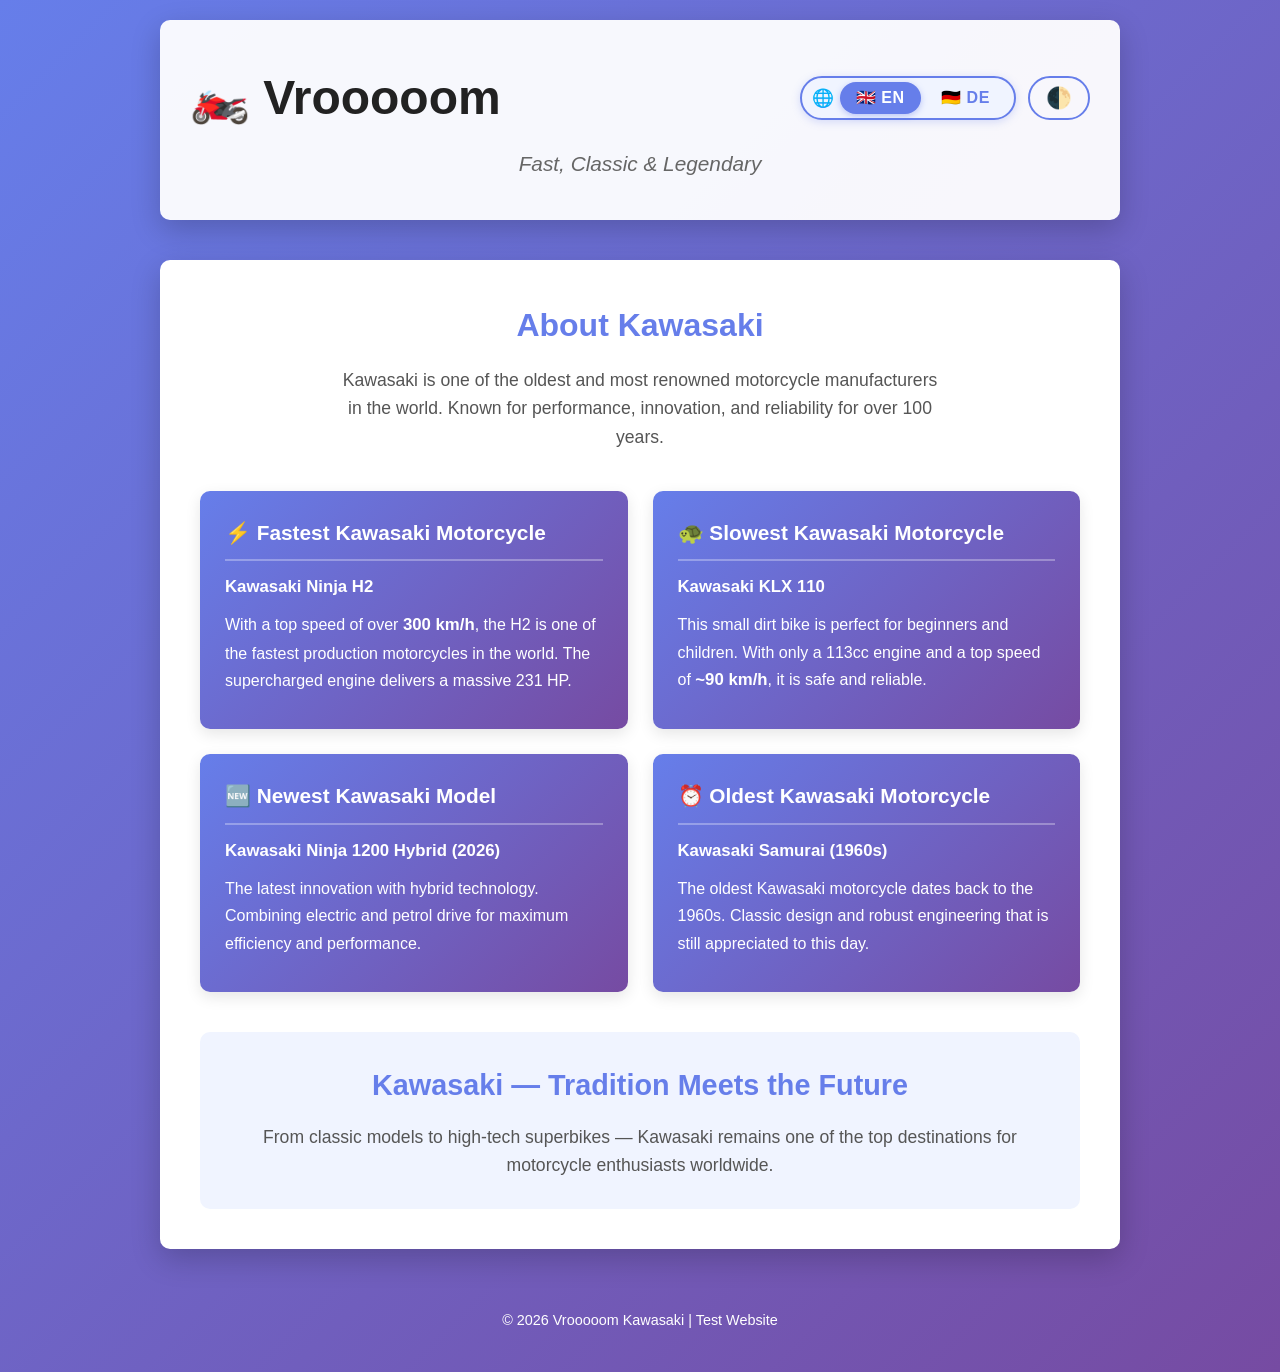
==== openclaw-test/index.html @ 1e38a530 "fix: fix English default language and make language switcher visible - Add explicit localStorage.set" ====
<!DOCTYPE html>
<html lang="en">
<head>
    <meta charset="UTF-8">
    <meta name="viewport" content="width=device-width, initial-scale=1.0">
    <title>Vrooooom - Kawasaki Motorcycles</title>
    <link rel="stylesheet" href="styles.css">
    <script>
        // Apply saved preferences immediately to avoid flash of wrong theme/language
        (function() {
            if (localStorage.getItem('darkMode') === 'true') {
                document.documentElement.classList.add('dark-mode-pending');
            }
            // Ensure English is set as default if no language preference is stored
            if (!localStorage.getItem('language')) {
                localStorage.setItem('language', 'en');
            }
        })();
    </script>
</head>
<body>
    <div class="container">
        <header>
            <div class="header-top">
                <h1>🏍️ Vrooooom</h1>
                <div class="header-controls">
                    <div class="lang-switcher" id="langSwitcher" role="group" aria-label="Language switcher">
                        <span class="lang-label">🌐</span>
                        <button class="lang-btn active" id="btnEn" onclick="setLanguage('en')" aria-label="Switch to English" title="English">
                            🇬🇧 EN
                        </button>
                        <button class="lang-btn" id="btnDe" onclick="setLanguage('de')" aria-label="Auf Deutsch wechseln" title="Deutsch">
                            🇩🇪 DE
                        </button>
                    </div>
                    <button class="theme-toggle" id="themeToggle" onclick="toggleDarkMode()" aria-label="Toggle dark mode" title="Toggle Dark/Light Mode">🌓</button>
                </div>
            </div>
            <p class="subtitle" data-i18n="subtitle">Fast, Classic &amp; Legendary</p>
        </header>
        <main>
            <section class="intro">
                <h2 data-i18n="aboutTitle">About Kawasaki</h2>
                <p data-i18n="aboutText">Kawasaki is one of the oldest and most renowned motorcycle manufacturers in the world. Known for performance, innovation, and reliability for over 100 years.</p>
            </section>
            <section class="facts">
                <div class="fact-card">
                    <h3 data-i18n="fastestTitle">⚡ Fastest Kawasaki Motorcycle</h3>
                    <p><strong>Kawasaki Ninja H2</strong></p>
                    <p data-i18n="fastestDesc">With a top speed of over <strong>300 km/h</strong>, the H2 is one of the fastest production motorcycles in the world. The supercharged engine delivers a massive 231 HP.</p>
                </div>
                <div class="fact-card">
                    <h3 data-i18n="slowestTitle">🐢 Slowest Kawasaki Motorcycle</h3>
                    <p><strong>Kawasaki KLX 110</strong></p>
                    <p data-i18n="slowestDesc">This small dirt bike is perfect for beginners and children. With only a 113cc engine and a top speed of <strong>~90 km/h</strong>, it is safe and reliable.</p>
                </div>
                <div class="fact-card">
                    <h3 data-i18n="newestTitle">🆕 Newest Kawasaki Model</h3>
                    <p><strong>Kawasaki Ninja 1200 Hybrid (2026)</strong></p>
                    <p data-i18n="newestDesc">The latest innovation with hybrid technology. Combining electric and petrol drive for maximum efficiency and performance.</p>
                </div>
                <div class="fact-card">
                    <h3 data-i18n="oldestTitle">⏰ Oldest Kawasaki Motorcycle</h3>
                    <p><strong>Kawasaki Samurai (1960s)</strong></p>
                    <p data-i18n="oldestDesc">The oldest Kawasaki motorcycle dates back to the 1960s. Classic design and robust engineering that is still appreciated to this day.</p>
                </div>
            </section>
            <section class="closing">
                <h2 data-i18n="closingTitle">Kawasaki — Tradition Meets the Future</h2>
                <p data-i18n="closingText">From classic models to high-tech superbikes — Kawasaki remains one of the top destinations for motorcycle enthusiasts worldwide.</p>
            </section>
        </main>
        <footer><p data-i18n="footer">&copy; 2026 Vrooooom Kawasaki | Test Website</p></footer>
    </div>

    <script>
        /**
         * =====================================================
         *  i18n — Internationalisation System
         *  Supports: English (default) and German
         *  Persisted via localStorage key: 'language'
         * =====================================================
         */
        var translations = {
            en: {
                pageTitle:    'Vrooooom - Kawasaki Motorcycles',
                subtitle:     'Fast, Classic & Legendary',
                aboutTitle:   'About Kawasaki',
                aboutText:    'Kawasaki is one of the oldest and most renowned motorcycle manufacturers in the world. Known for performance, innovation, and reliability for over 100 years.',
                fastestTitle: '⚡ Fastest Kawasaki Motorcycle',
                fastestDesc:  'With a top speed of over <strong>300 km/h</strong>, the H2 is one of the fastest production motorcycles in the world. The supercharged engine delivers a massive 231 HP.',
                slowestTitle: '🐢 Slowest Kawasaki Motorcycle',
                slowestDesc:  'This small dirt bike is perfect for beginners and children. With only a 113cc engine and a top speed of <strong>~90 km/h</strong>, it is safe and reliable.',
                newestTitle:  '🆕 Newest Kawasaki Model',
                newestDesc:   'The latest innovation with hybrid technology. Combining electric and petrol drive for maximum efficiency and performance.',
                oldestTitle:  '⏰ Oldest Kawasaki Motorcycle',
                oldestDesc:   'The oldest Kawasaki motorcycle dates back to the 1960s. Classic design and robust engineering that is still appreciated to this day.',
                closingTitle: 'Kawasaki — Tradition Meets the Future',
                closingText:  'From classic models to high-tech superbikes — Kawasaki remains one of the top destinations for motorcycle enthusiasts worldwide.',
                footer:       '© 2026 Vrooooom Kawasaki | Test Website',
                themeToggleLight: 'Switch to light mode',
                themeToggleDark:  'Switch to dark mode'
            },
            de: {
                pageTitle:    'Vrooooom - Kawasaki Motorräder',
                subtitle:     'Schnell, Klassisch & Legendär',
                aboutTitle:   'Über Kawasaki',
                aboutText:    'Kawasaki ist einer der ältesten und renommiertesten Motorradhersteller der Welt. Bekannt für Leistung, Innovation und Zuverlässigkeit seit über 100 Jahren.',
                fastestTitle: '⚡ Schnellstes Kawasaki Motorrad',
                fastestDesc:  'Mit über <strong>300 km/h</strong> Höchstgeschwindigkeit ist die H2 eines der schnellsten Serienmotorräder der Welt. Der Kompressor-Motor liefert gigantische 231 PS.',
                slowestTitle: '🐢 Langsamstes Kawasaki Motorrad',
                slowestDesc:  'Diese kleine Dirt Bike ist perfekt für Anfänger und Kinder. Mit nur 113cc Motor und maximal <strong>~90 km/h</strong>, sicher und zuverlässig.',
                newestTitle:  '🆕 Neuestes Kawasaki Modell',
                newestDesc:   'Die neueste Innovation mit Hybrid-Technologie. Verbindung von elektrischer und Benzin-Antrieb für maximale Effizienz und Performance.',
                oldestTitle:  '⏰ Ältestes Kawasaki Motorrad',
                oldestDesc:   'Das älteste Kawasaki Motorrad stammt aus den 1960er Jahren. Klassisches Design und robuste Technik, die bis heute geschätzt wird.',
                closingTitle: 'Kawasaki – Tradition trifft Zukunft',
                closingText:  'Von klassischen Modellen bis zu High-Tech Superbikes – Kawasaki bleibt eine der Top-Adressen für Motorrad-Enthusiasten weltweit.',
                footer:       '© 2026 Vrooooom Kawasaki | Test Website',
                themeToggleLight: 'Zum hellen Modus wechseln',
                themeToggleDark:  'Zum dunklen Modus wechseln'
            }
        };

        var currentLang = 'en'; // default

        /**
         * Apply all [data-i18n] translations and update page metadata.
         * Uses innerHTML to support embedded <strong> tags in translations.
         */
        function applyTranslations(lang) {
            var t = translations[lang];
            if (!t) return;

            // Update page title
            document.title = t.pageTitle;

            // Update html lang attribute
            document.documentElement.setAttribute('lang', lang);

            // Update all data-i18n elements
            var elements = document.querySelectorAll('[data-i18n]');
            elements.forEach(function(el) {
                var key = el.getAttribute('data-i18n');
                if (t[key] !== undefined) {
                    el.innerHTML = t[key];
                }
            });

            // Update theme toggle aria-labels to match current lang
            var isDark = document.body.classList.contains('dark-mode');
            updateToggleButton(isDark);
        }

        /**
         * Switch the active language, persist to localStorage, update UI.
         */
        function setLanguage(lang) {
            if (!translations[lang]) return;
            currentLang = lang;
            localStorage.setItem('language', lang);

            // Update button active states
            document.getElementById('btnEn').classList.toggle('active', lang === 'en');
            document.getElementById('btnDe').classList.toggle('active', lang === 'de');

            applyTranslations(lang);
        }

        /**
         * =====================================================
         *  Dark Mode Toggle
         * =====================================================
         */
        function toggleDarkMode() {
            var isDark = document.body.classList.toggle('dark-mode');
            localStorage.setItem('darkMode', isDark);
            updateToggleButton(isDark);
        }

        function updateToggleButton(isDark) {
            var btn = document.getElementById('themeToggle');
            if (!btn) return;
            var t = translations[currentLang] || translations['en'];
            var label = isDark ? t.themeToggleLight : t.themeToggleDark;
            btn.setAttribute('aria-label', label);
            btn.setAttribute('title', isDark ? 'Switch to Light Mode' : 'Switch to Dark Mode');
        }

        /**
         * =====================================================
         *  Initialisation — runs once on page load
         * =====================================================
         */
        (function init() {
            // 1. Restore dark mode
            var savedDark = localStorage.getItem('darkMode');
            if (savedDark === 'true') {
                document.body.classList.add('dark-mode');
                updateToggleButton(true);
            }

            // 2. Restore language — default to 'en'
            var savedLang = localStorage.getItem('language') || 'en';
            currentLang = savedLang;

            // Sync button active state
            document.getElementById('btnEn').classList.toggle('active', savedLang === 'en');
            document.getElementById('btnDe').classList.toggle('active', savedLang === 'de');

            // Apply translations (will overwrite static HTML with correct language)
            applyTranslations(savedLang);
        })();
    </script>
</body>
</html>
---- openclaw-test/styles.css ----
* {
    margin: 0;
    padding: 0;
    box-sizing: border-box;
}

body {
    font-family: 'Segoe UI', Tahoma, Geneva, Verdana, sans-serif;
    line-height: 1.6;
    color: #333;
    background: linear-gradient(135deg, #667eea 0%, #764ba2 100%);
    min-height: 100vh;
    transition: background 0.3s ease, color 0.3s ease;
}

.container {
    max-width: 1000px;
    margin: 0 auto;
    padding: 20px;
}

header {
    background: rgba(255, 255, 255, 0.95);
    padding: 40px 30px;
    border-radius: 10px;
    text-align: center;
    margin-bottom: 40px;
    box-shadow: 0 10px 30px rgba(0, 0, 0, 0.2);
    position: relative;
    transition: background 0.3s ease;
}

.header-top {
    display: flex;
    align-items: center;
    justify-content: space-between;
    gap: 20px;
    margin-bottom: 10px;
    position: relative;
}

.header-controls {
    display: flex;
    align-items: center;
    gap: 12px;
    flex-shrink: 0;
}

/* ==========================================
   LANGUAGE SWITCHER — Prominent & Visible
   ========================================== */
.lang-switcher {
    display: flex;
    align-items: center;
    gap: 4px;
    background: #f0f4ff;
    border: 2.5px solid #667eea;
    border-radius: 50px;
    padding: 4px 8px 4px 10px;
    box-shadow: 0 2px 8px rgba(102, 126, 234, 0.25);
    flex-shrink: 0;
}

.lang-label {
    font-size: 1.1em;
    margin-right: 2px;
    line-height: 1;
    pointer-events: none;
    user-select: none;
}

.lang-btn {
    background: none;
    border: none;
    padding: 8px 16px;
    font-size: 1em;
    font-weight: 700;
    cursor: pointer;
    color: #667eea;
    border-radius: 50px;
    transition: background 0.2s ease, color 0.2s ease, transform 0.1s ease;
    letter-spacing: 0.04em;
    line-height: 1;
    white-space: nowrap;
}

.lang-btn:hover {
    background: rgba(102, 126, 234, 0.15);
    transform: scale(1.05);
}

.lang-btn.active {
    background: #667eea;
    color: white;
    box-shadow: 0 2px 6px rgba(102, 126, 234, 0.4);
}

.lang-btn:focus-visible {
    outline: 3px solid #667eea;
    outline-offset: 2px;
}

header h1 {
    font-size: 3em;
    color: #222;
    margin-bottom: 0;
    transition: color 0.3s ease;
}

.theme-toggle {
    background: none;
    border: 2px solid #667eea;
    border-radius: 50px;
    padding: 8px 16px;
    font-size: 1.3em;
    cursor: pointer;
    transition: all 0.3s ease;
    color: #667eea;
    flex-shrink: 0;
}

.theme-toggle:hover {
    background: #667eea;
    color: white;
    transform: scale(1.1);
}

.subtitle {
    font-size: 1.3em;
    color: #666;
    font-style: italic;
    transition: color 0.3s ease;
}

main {
    background: white;
    padding: 40px;
    border-radius: 10px;
    box-shadow: 0 10px 30px rgba(0, 0, 0, 0.2);
    transition: background 0.3s ease, color 0.3s ease;
}

.intro {
    margin-bottom: 40px;
    text-align: center;
}

.intro h2 {
    font-size: 2em;
    color: #667eea;
    margin-bottom: 15px;
    transition: color 0.3s ease;
}

.intro p {
    font-size: 1.1em;
    color: #555;
    max-width: 600px;
    margin: 0 auto;
    transition: color 0.3s ease;
}

.facts {
    display: grid;
    grid-template-columns: repeat(auto-fit, minmax(280px, 1fr));
    gap: 25px;
    margin: 40px 0;
}

.fact-card {
    background: linear-gradient(135deg, #667eea 0%, #764ba2 100%);
    color: white;
    padding: 25px;
    border-radius: 10px;
    transition: transform 0.3s ease, box-shadow 0.3s ease, background 0.3s ease;
    box-shadow: 0 5px 15px rgba(0, 0, 0, 0.1);
}

.fact-card:hover {
    transform: translateY(-5px);
    box-shadow: 0 15px 30px rgba(0, 0, 0, 0.2);
}

.fact-card h3 {
    font-size: 1.3em;
    margin-bottom: 12px;
    border-bottom: 2px solid rgba(255, 255, 255, 0.3);
    padding-bottom: 10px;
}

.fact-card p {
    margin: 10px 0;
    line-height: 1.7;
}

.fact-card strong {
    font-weight: 600;
    font-size: 1.05em;
}

.closing {
    background: #f0f4ff;
    padding: 30px;
    border-radius: 10px;
    text-align: center;
    margin-top: 40px;
    transition: background 0.3s ease;
}

.closing h2 {
    color: #667eea;
    margin-bottom: 15px;
    font-size: 1.8em;
    transition: color 0.3s ease;
}

.closing p {
    color: #555;
    font-size: 1.1em;
    transition: color 0.3s ease;
}

footer {
    text-align: center;
    color: white;
    margin-top: 40px;
    padding: 20px;
    font-size: 0.9em;
    transition: color 0.3s ease;
}

/* ==========================================
   DARK MODE STYLES
   ========================================== */
body.dark-mode {
    background: linear-gradient(135deg, #1a1a2e 0%, #16213e 50%, #0f3460 100%);
    color: #e0e0e0;
}

body.dark-mode header {
    background: rgba(30, 30, 50, 0.97);
    box-shadow: 0 10px 30px rgba(0, 0, 0, 0.5);
}

body.dark-mode header h1 {
    color: #e0e0e0;
}

body.dark-mode .subtitle {
    color: #aaa;
}

body.dark-mode .theme-toggle {
    border-color: #9b8fd8;
    color: #9b8fd8;
}

body.dark-mode .theme-toggle:hover {
    background: #9b8fd8;
    color: #1a1a2e;
}

body.dark-mode .lang-switcher {
    background: rgba(155, 143, 216, 0.15);
    border-color: #9b8fd8;
    box-shadow: 0 2px 8px rgba(155, 143, 216, 0.2);
}

body.dark-mode .lang-btn {
    color: #9b8fd8;
}

body.dark-mode .lang-btn:hover {
    background: rgba(155, 143, 216, 0.2);
}

body.dark-mode .lang-btn.active {
    background: #9b8fd8;
    color: #1a1a2e;
    box-shadow: 0 2px 6px rgba(155, 143, 216, 0.4);
}

body.dark-mode main {
    background: #1e1e32;
    color: #e0e0e0;
    box-shadow: 0 10px 30px rgba(0, 0, 0, 0.5);
}

body.dark-mode .intro h2 {
    color: #9b8fd8;
}

body.dark-mode .intro p {
    color: #bbb;
}

body.dark-mode .fact-card {
    background: linear-gradient(135deg, #2d2b55 0%, #3d1a6e 100%);
    box-shadow: 0 5px 15px rgba(0, 0, 0, 0.3);
}

body.dark-mode .closing {
    background: #252540;
}

body.dark-mode .closing h2 {
    color: #9b8fd8;
}

body.dark-mode .closing p {
    color: #bbb;
}

body.dark-mode footer {
    color: #aaa;
}

/* Responsive Design */
@media (max-width: 768px) {
    header h1 {
        font-size: 2em;
    }

    .subtitle {
        font-size: 1em;
    }

    main {
        padding: 20px;
    }

    .facts {
        grid-template-columns: 1fr;
    }

    .fact-card h3 {
        font-size: 1.1em;
    }

    .fact-card p {
        font-size: 0.95em;
    }

    .header-top {
        flex-direction: column;
        align-items: center;
        gap: 12px;
    }

    .header-controls {
        flex-wrap: wrap;
        justify-content: center;
        gap: 10px;
    }

    .theme-toggle {
        font-size: 1.1em;
        padding: 6px 14px;
    }

    .lang-btn {
        font-size: 0.9em;
        padding: 7px 12px;
    }
}
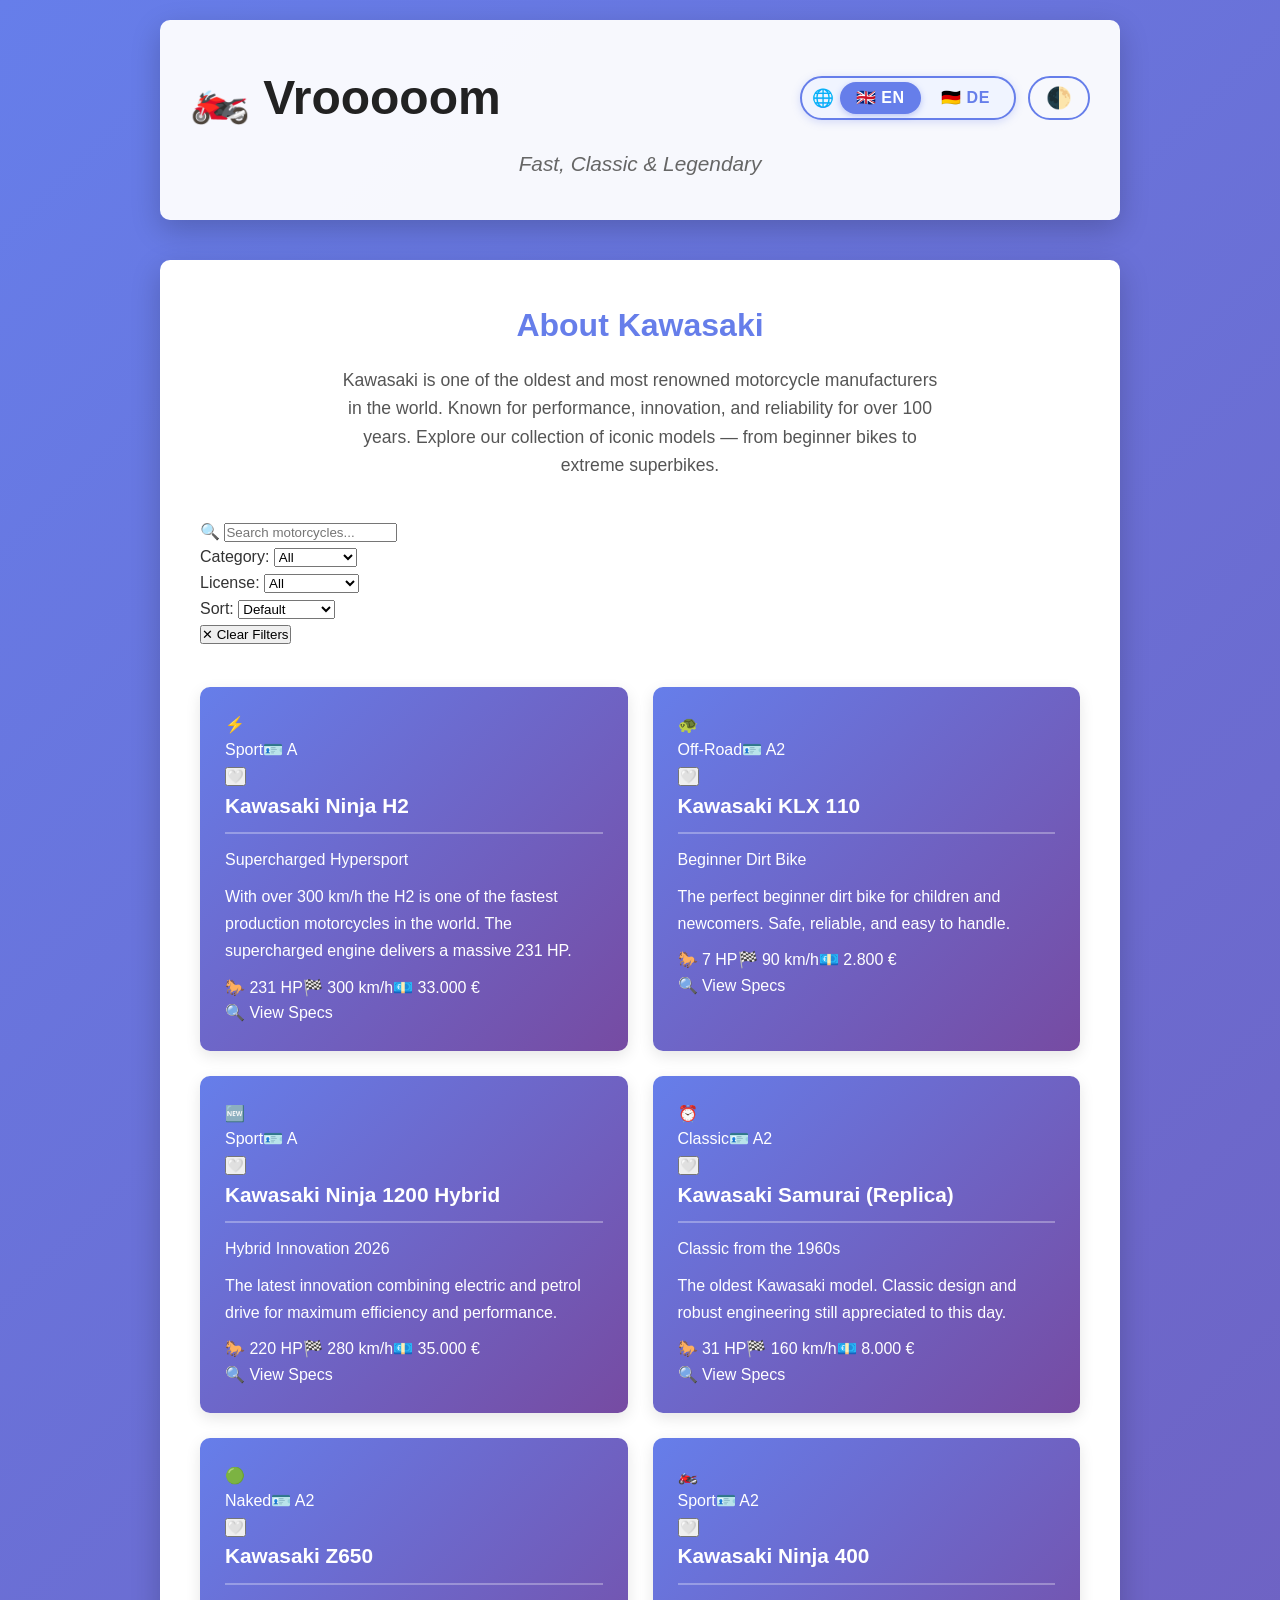
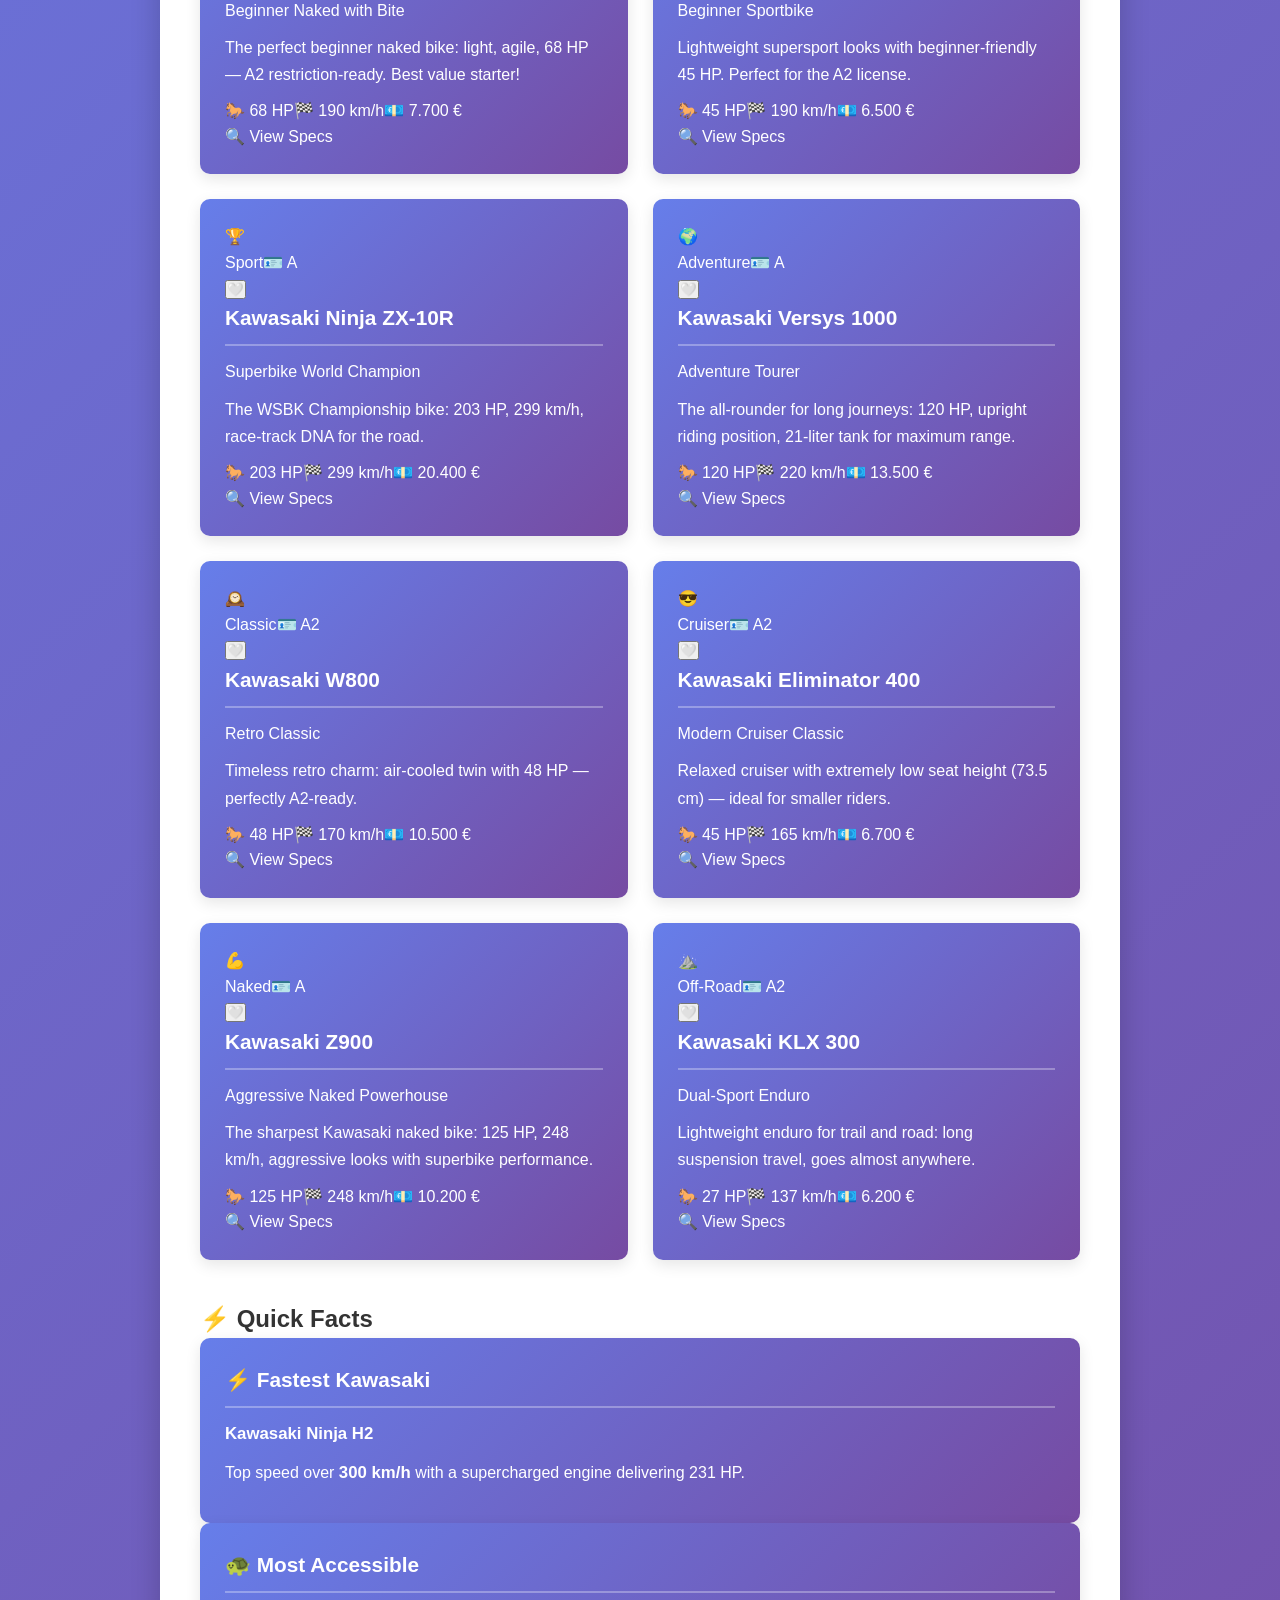
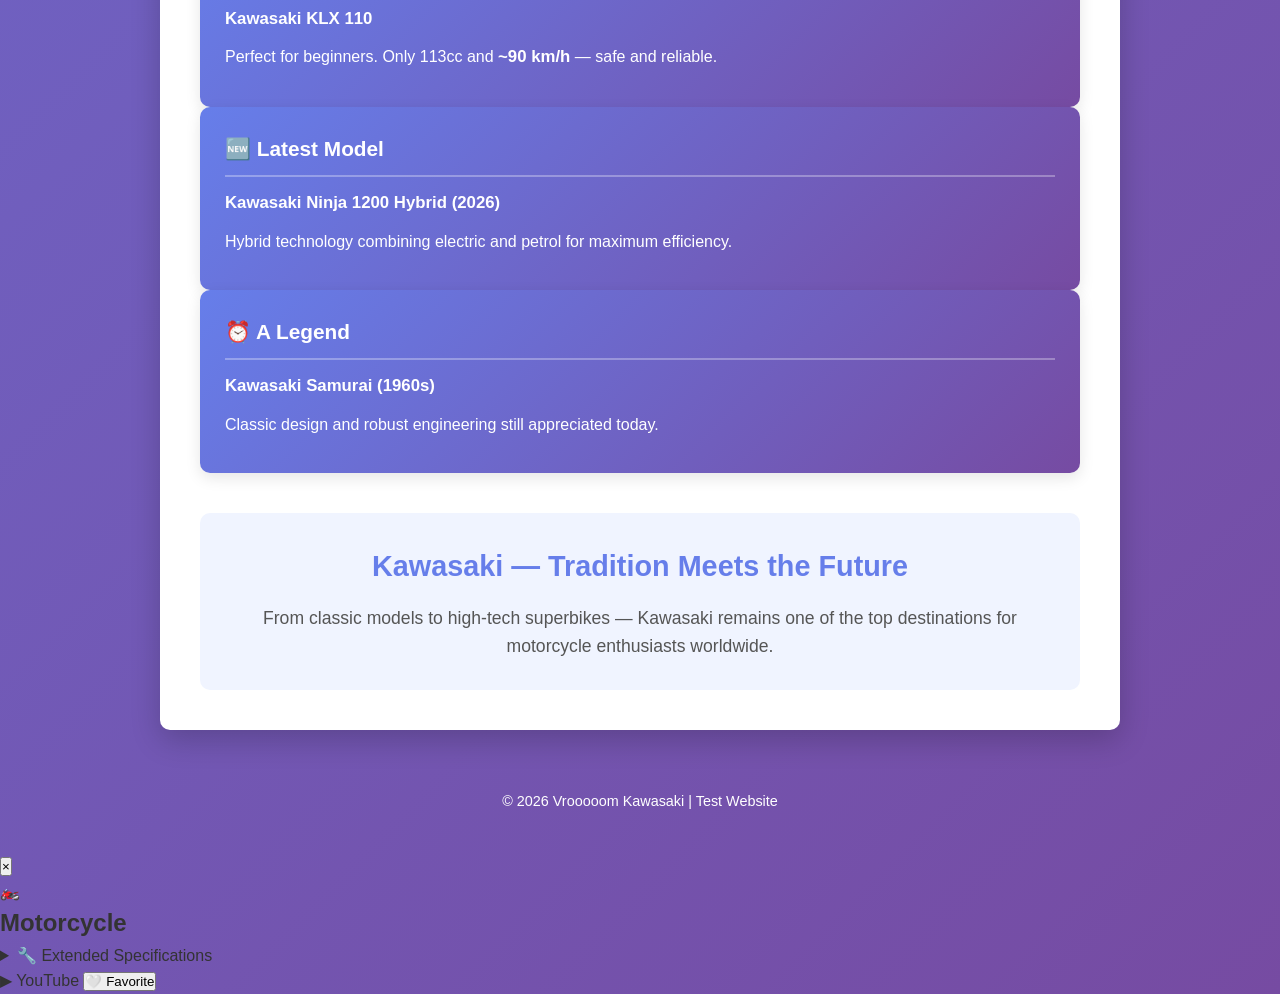
==== commit d0aed667: "feat(bikes): add 8 new motorcycles to openclaw-test page New models added (total: 12 bikes): - Kawas" ====
--- a/openclaw-test/index.html
+++ b/openclaw-test/index.html
@@ -11,7 +11,6 @@
             if (localStorage.getItem('darkMode') === 'true') {
                 document.documentElement.classList.add('dark-mode-pending');
             }
-            // Ensure English is set as default if no language preference is stored
             if (!localStorage.getItem('language')) {
                 localStorage.setItem('language', 'en');
             }
@@ -38,140 +37,315 @@
             </div>
             <p class="subtitle" data-i18n="subtitle">Fast, Classic &amp; Legendary</p>
         </header>
+
         <main>
+            <!-- INTRO -->
             <section class="intro">
                 <h2 data-i18n="aboutTitle">About Kawasaki</h2>
                 <p data-i18n="aboutText">Kawasaki is one of the oldest and most renowned motorcycle manufacturers in the world. Known for performance, innovation, and reliability for over 100 years.</p>
             </section>
-            <section class="facts">
-                <div class="fact-card">
-                    <h3 data-i18n="fastestTitle">⚡ Fastest Kawasaki Motorcycle</h3>
-                    <p><strong>Kawasaki Ninja H2</strong></p>
-                    <p data-i18n="fastestDesc">With a top speed of over <strong>300 km/h</strong>, the H2 is one of the fastest production motorcycles in the world. The supercharged engine delivers a massive 231 HP.</p>
+
+            <!-- SEARCH & FILTER -->
+            <section class="search-filter-section" aria-label="Search and Filter">
+                <div class="search-bar-wrap">
+                    <span class="search-icon">🔍</span>
+                    <input type="search" id="searchInput" class="search-input" data-i18n-placeholder="searchPlaceholder" placeholder="Search motorcycles..." aria-label="Search motorcycle by name">
                 </div>
-                <div class="fact-card">
-                    <h3 data-i18n="slowestTitle">🐢 Slowest Kawasaki Motorcycle</h3>
-                    <p><strong>Kawasaki KLX 110</strong></p>
-                    <p data-i18n="slowestDesc">This small dirt bike is perfect for beginners and children. With only a 113cc engine and a top speed of <strong>~90 km/h</strong>, it is safe and reliable.</p>
-                </div>
-                <div class="fact-card">
-                    <h3 data-i18n="newestTitle">🆕 Newest Kawasaki Model</h3>
-                    <p><strong>Kawasaki Ninja 1200 Hybrid (2026)</strong></p>
-                    <p data-i18n="newestDesc">The latest innovation with hybrid technology. Combining electric and petrol drive for maximum efficiency and performance.</p>
-                </div>
-                <div class="fact-card">
-                    <h3 data-i18n="oldestTitle">⏰ Oldest Kawasaki Motorcycle</h3>
-                    <p><strong>Kawasaki Samurai (1960s)</strong></p>
-                    <p data-i18n="oldestDesc">The oldest Kawasaki motorcycle dates back to the 1960s. Classic design and robust engineering that is still appreciated to this day.</p>
+                <div class="filter-row">
+                    <div class="filter-group">
+                        <label class="filter-label" for="filterCategory" data-i18n="filterCategory">Category:</label>
+                        <select id="filterCategory" class="filter-select" aria-label="Filter by category">
+                            <option value="" data-i18n="filterAll">All</option>
+                            <option value="Sport" data-i18n="catSport">Sport</option>
+                            <option value="Naked" data-i18n="catNaked">Naked</option>
+                            <option value="Cruiser" data-i18n="catCruiser">Cruiser</option>
+                            <option value="Adventure" data-i18n="catAdventure">Adventure</option>
+                            <option value="Off-Road" data-i18n="catOffRoad">Off-Road</option>
+                            <option value="Classic" data-i18n="catClassic">Classic</option>
+                        </select>
+                    </div>
+                    <div class="filter-group">
+                        <label class="filter-label" for="filterLicense" data-i18n="filterLicense">License:</label>
+                        <select id="filterLicense" class="filter-select" aria-label="Filter by license class">
+                            <option value="" data-i18n="filterAll">All</option>
+                            <option value="A2">A2 (≤48 PS)</option>
+                            <option value="A">A</option>
+                        </select>
+                    </div>
+                    <div class="filter-group">
+                        <label class="filter-label" for="filterSort" data-i18n="filterSort">Sort:</label>
+                        <select id="filterSort" class="filter-select" aria-label="Sort motorcycles">
+                            <option value="default" data-i18n="sortDefault">Default</option>
+                            <option value="name-asc" data-i18n="sortNameAZ">Name A→Z</option>
+                            <option value="name-desc" data-i18n="sortNameZA">Name Z→A</option>
+                            <option value="ps-desc" data-i18n="sortPsHigh">Power ↓</option>
+                            <option value="ps-asc" data-i18n="sortPsLow">Power ↑</option>
+                            <option value="price-asc" data-i18n="sortPriceLow">Price ↑</option>
+                            <option value="price-desc" data-i18n="sortPriceHigh">Price ↓</option>
+                            <option value="vmax-desc" data-i18n="sortVmaxHigh">Speed ↓</option>
+                        </select>
+                    </div>
+                    <button id="clearFiltersBtn" class="btn-clear-filter" aria-label="Reset filters">
+                        <span>✕</span> <span data-i18n="clearFilters">Clear Filters</span>
+                    </button>
                 </div>
             </section>
+
+            <!-- BIKES GRID -->
+            <section class="facts" id="bikesGrid" aria-label="Kawasaki Motorcycles"></section>
+
+            <div class="no-results" id="noResults" hidden aria-live="polite">
+                <p data-i18n="noResults">😔 No motorcycles found. Try different search terms or filters.</p>
+            </div>
+
+            <!-- QUICK FACTS -->
+            <section class="quick-facts-section">
+                <h2 class="section-title" data-i18n="quickFactsTitle">⚡ Quick Facts</h2>
+                <div class="quick-facts">
+                    <div class="fact-card">
+                        <h3 data-i18n="fastestTitle">⚡ Fastest Kawasaki</h3>
+                        <p><strong>Kawasaki Ninja H2</strong></p>
+                        <p data-i18n="fastestDesc">Top speed over <strong>300 km/h</strong> with a supercharged engine delivering 231 HP.</p>
+                    </div>
+                    <div class="fact-card">
+                        <h3 data-i18n="slowestTitle">🐢 Most Accessible</h3>
+                        <p><strong>Kawasaki KLX 110</strong></p>
+                        <p data-i18n="slowestDesc">Perfect for beginners. Only 113cc and <strong>~90 km/h</strong> — safe and reliable.</p>
+                    </div>
+                    <div class="fact-card">
+                        <h3 data-i18n="newestTitle">🆕 Latest Model</h3>
+                        <p><strong>Kawasaki Ninja 1200 Hybrid (2026)</strong></p>
+                        <p data-i18n="newestDesc">Hybrid technology combining electric and petrol for maximum efficiency.</p>
+                    </div>
+                    <div class="fact-card">
+                        <h3 data-i18n="oldestTitle">⏰ A Legend</h3>
+                        <p><strong>Kawasaki Samurai (1960s)</strong></p>
+                        <p data-i18n="oldestDesc">Classic design and robust engineering still appreciated today.</p>
+                    </div>
+                </div>
+            </section>
+
             <section class="closing">
                 <h2 data-i18n="closingTitle">Kawasaki — Tradition Meets the Future</h2>
                 <p data-i18n="closingText">From classic models to high-tech superbikes — Kawasaki remains one of the top destinations for motorcycle enthusiasts worldwide.</p>
             </section>
         </main>
+
         <footer><p data-i18n="footer">&copy; 2026 Vrooooom Kawasaki | Test Website</p></footer>
     </div>
 
+    <!-- BIKE DETAIL MODAL -->
+    <div class="modal-overlay" id="bikeModal" role="dialog" aria-modal="true" aria-labelledby="modalBikeTitle" aria-hidden="true">
+        <div class="modal-content">
+            <button class="modal-close" id="modalCloseBtn" aria-label="Close modal">&times;</button>
+            <div class="modal-header" id="modalHeaderBg">
+                <div class="modal-icon-large" id="modalBikeIcon">🏍️</div>
+                <h2 id="modalBikeTitle">Motorcycle</h2>
+                <p class="modal-subtitle" id="modalBikeSubtitle"></p>
+                <div class="modal-badges" id="modalBadges"></div>
+            </div>
+            <div class="modal-body">
+                <p class="modal-blurb" id="modalBlurb"></p>
+
+                <div class="specs-grid" id="modalSpecsGrid"></div>
+
+                <details class="extended-specs">
+                    <summary data-i18n="extendedSpecs">🔧 Extended Specifications</summary>
+                    <div class="specs-grid" id="modalExtendedGrid"></div>
+                </details>
+
+                <div class="modal-actions">
+                    <a class="btn-youtube" id="modalYoutubeBtn" target="_blank" rel="noopener noreferrer" aria-label="Open YouTube video">
+                        ▶ YouTube
+                    </a>
+                    <button class="btn-modal-fav" id="modalFavBtn" aria-label="Add to favorites">
+                        🤍 <span data-i18n="favorite">Favorite</span>
+                    </button>
+                </div>
+            </div>
+        </div>
+    </div>
+
     <script>
-        /**
-         * =====================================================
-         *  i18n — Internationalisation System
-         *  Supports: English (default) and German
-         *  Persisted via localStorage key: 'language'
-         * =====================================================
-         */
+        'use strict';
+
+        /* ==========================================
+           i18n — Internationalisation System
+           Supports: English (default) and German
+        ========================================== */
         var translations = {
             en: {
-                pageTitle:    'Vrooooom - Kawasaki Motorcycles',
-                subtitle:     'Fast, Classic & Legendary',
-                aboutTitle:   'About Kawasaki',
-                aboutText:    'Kawasaki is one of the oldest and most renowned motorcycle manufacturers in the world. Known for performance, innovation, and reliability for over 100 years.',
-                fastestTitle: '⚡ Fastest Kawasaki Motorcycle',
-                fastestDesc:  'With a top speed of over <strong>300 km/h</strong>, the H2 is one of the fastest production motorcycles in the world. The supercharged engine delivers a massive 231 HP.',
-                slowestTitle: '🐢 Slowest Kawasaki Motorcycle',
-                slowestDesc:  'This small dirt bike is perfect for beginners and children. With only a 113cc engine and a top speed of <strong>~90 km/h</strong>, it is safe and reliable.',
-                newestTitle:  '🆕 Newest Kawasaki Model',
-                newestDesc:   'The latest innovation with hybrid technology. Combining electric and petrol drive for maximum efficiency and performance.',
-                oldestTitle:  '⏰ Oldest Kawasaki Motorcycle',
-                oldestDesc:   'The oldest Kawasaki motorcycle dates back to the 1960s. Classic design and robust engineering that is still appreciated to this day.',
-                closingTitle: 'Kawasaki — Tradition Meets the Future',
-                closingText:  'From classic models to high-tech superbikes — Kawasaki remains one of the top destinations for motorcycle enthusiasts worldwide.',
-                footer:       '© 2026 Vrooooom Kawasaki | Test Website',
+                pageTitle:      'Vrooooom - Kawasaki Motorcycles',
+                subtitle:       'Fast, Classic & Legendary',
+                aboutTitle:     'About Kawasaki',
+                aboutText:      'Kawasaki is one of the oldest and most renowned motorcycle manufacturers in the world. Known for performance, innovation, and reliability for over 100 years. Explore our collection of iconic models — from beginner bikes to extreme superbikes.',
+                // Search & filter
+                searchPlaceholder: 'Search motorcycles...',
+                filterCategory: 'Category:',
+                filterLicense:  'License:',
+                filterSort:     'Sort:',
+                filterAll:      'All',
+                catSport:       'Sport',
+                catNaked:       'Naked',
+                catCruiser:     'Cruiser',
+                catAdventure:   'Adventure',
+                catOffRoad:     'Off-Road',
+                catClassic:     'Classic',
+                sortDefault:    'Default',
+                sortNameAZ:     'Name A→Z',
+                sortNameZA:     'Name Z→A',
+                sortPsHigh:     'Power ↓',
+                sortPsLow:      'Power ↑',
+                sortPriceLow:   'Price ↑',
+                sortPriceHigh:  'Price ↓',
+                sortVmaxHigh:   'Top Speed ↓',
+                clearFilters:   'Clear Filters',
+                noResults:      '😔 No motorcycles found. Try different search terms or filters.',
+                // Card
+                specsHint:      '🔍 View Specs',
+                favorite:       'Favorite',
+                // Modal
+                extendedSpecs:  '🔧 Extended Specifications',
+                specsCategory:  'Category',
+                specsEngine:    'Engine',
+                specsPower:     'Power',
+                specsTorque:    'Torque',
+                specsWeight:    'Weight',
+                specsVmax:      'Top Speed',
+                specs0100:      '0–100 km/h',
+                specsYear:      'Model Year',
+                specsPrice:     'Price (MSRP)',
+                specsCC:        'Displacement',
+                specsGearbox:   'Gearbox',
+                specsConsumption: 'Fuel Consumption',
+                specsTank:      'Fuel Tank',
+                specsSeatH:     'Seat Height',
+                specsBrakes:    'Brakes (Front/Rear)',
+                specsTires:     'Tires',
+                specsLicense:   'License Class',
+                // Quick facts
+                quickFactsTitle: '⚡ Quick Facts',
+                fastestTitle:   '⚡ Fastest Kawasaki',
+                fastestDesc:    'Top speed over <strong>300 km/h</strong> with a supercharged engine delivering 231 HP.',
+                slowestTitle:   '🐢 Most Accessible',
+                slowestDesc:    'Perfect for beginners. Only 113cc and <strong>~90 km/h</strong> — safe and reliable.',
+                newestTitle:    '🆕 Latest Model',
+                newestDesc:     'Hybrid technology combining electric and petrol for maximum efficiency.',
+                oldestTitle:    '⏰ A Legend',
+                oldestDesc:     'Classic design and robust engineering still appreciated today.',
+                // Closing
+                closingTitle:   'Kawasaki — Tradition Meets the Future',
+                closingText:    'From classic models to high-tech superbikes — Kawasaki remains one of the top destinations for motorcycle enthusiasts worldwide.',
+                footer:         '© 2026 Vrooooom Kawasaki | Test Website',
                 themeToggleLight: 'Switch to light mode',
                 themeToggleDark:  'Switch to dark mode'
             },
             de: {
-                pageTitle:    'Vrooooom - Kawasaki Motorräder',
-                subtitle:     'Schnell, Klassisch & Legendär',
-                aboutTitle:   'Über Kawasaki',
-                aboutText:    'Kawasaki ist einer der ältesten und renommiertesten Motorradhersteller der Welt. Bekannt für Leistung, Innovation und Zuverlässigkeit seit über 100 Jahren.',
-                fastestTitle: '⚡ Schnellstes Kawasaki Motorrad',
-                fastestDesc:  'Mit über <strong>300 km/h</strong> Höchstgeschwindigkeit ist die H2 eines der schnellsten Serienmotorräder der Welt. Der Kompressor-Motor liefert gigantische 231 PS.',
-                slowestTitle: '🐢 Langsamstes Kawasaki Motorrad',
-                slowestDesc:  'Diese kleine Dirt Bike ist perfekt für Anfänger und Kinder. Mit nur 113cc Motor und maximal <strong>~90 km/h</strong>, sicher und zuverlässig.',
-                newestTitle:  '🆕 Neuestes Kawasaki Modell',
-                newestDesc:   'Die neueste Innovation mit Hybrid-Technologie. Verbindung von elektrischer und Benzin-Antrieb für maximale Effizienz und Performance.',
-                oldestTitle:  '⏰ Ältestes Kawasaki Motorrad',
-                oldestDesc:   'Das älteste Kawasaki Motorrad stammt aus den 1960er Jahren. Klassisches Design und robuste Technik, die bis heute geschätzt wird.',
-                closingTitle: 'Kawasaki – Tradition trifft Zukunft',
-                closingText:  'Von klassischen Modellen bis zu High-Tech Superbikes – Kawasaki bleibt eine der Top-Adressen für Motorrad-Enthusiasten weltweit.',
-                footer:       '© 2026 Vrooooom Kawasaki | Test Website',
+                pageTitle:      'Vrooooom - Kawasaki Motorräder',
+                subtitle:       'Schnell, Klassisch & Legendär',
+                aboutTitle:     'Über Kawasaki',
+                aboutText:      'Kawasaki ist einer der ältesten und renommiertesten Motorradhersteller der Welt. Bekannt für Leistung, Innovation und Zuverlässigkeit seit über 100 Jahren. Entdecke unsere Kollektion ikonischer Modelle — vom Einsteiger-Bike bis zum Extrem-Superbike.',
+                // Search & filter
+                searchPlaceholder: 'Motorräder suchen...',
+                filterCategory: 'Kategorie:',
+                filterLicense:  'Führerschein:',
+                filterSort:     'Sortierung:',
+                filterAll:      'Alle',
+                catSport:       'Sport',
+                catNaked:       'Naked',
+                catCruiser:     'Cruiser',
+                catAdventure:   'Adventure',
+                catOffRoad:     'Off-Road',
+                catClassic:     'Klassiker',
+                sortDefault:    'Standard',
+                sortNameAZ:     'Name A→Z',
+                sortNameZA:     'Name Z→A',
+                sortPsHigh:     'Leistung ↓',
+                sortPsLow:      'Leistung ↑',
+                sortPriceLow:   'Preis ↑',
+                sortPriceHigh:  'Preis ↓',
+                sortVmaxHigh:   'Vmax ↓',
+                clearFilters:   'Filter löschen',
+                noResults:      '😔 Keine Motorräder gefunden. Versuche andere Suchbegriffe oder Filter.',
+                // Card
+                specsHint:      '🔍 Specs anzeigen',
+                favorite:       'Favorit',
+                // Modal
+                extendedSpecs:  '🔧 Erweiterte Spezifikationen',
+                specsCategory:  'Kategorie',
+                specsEngine:    'Motor',
+                specsPower:     'Leistung',
+                specsTorque:    'Drehmoment',
+                specsWeight:    'Gewicht (trocken)',
+                specsVmax:      'Höchstgeschwindigkeit',
+                specs0100:      '0–100 km/h',
+                specsYear:      'Modelljahr',
+                specsPrice:     'Kaufpreis (UVP)',
+                specsCC:        'Hubraum',
+                specsGearbox:   'Getriebe',
+                specsConsumption: 'Verbrauch',
+                specsTank:      'Kraftstofftank',
+                specsSeatH:     'Sitzhöhe',
+                specsBrakes:    'Bremsen (vorn/hinten)',
+                specsTires:     'Reifen',
+                specsLicense:   'Führerscheinklasse',
+                // Quick facts
+                quickFactsTitle: '⚡ Schnellüberblick',
+                fastestTitle:   '⚡ Schnellstes Kawasaki',
+                fastestDesc:    'Über <strong>300 km/h</strong> Höchstgeschwindigkeit mit Kompressor-Motor und 231 PS.',
+                slowestTitle:   '🐢 Einsteiger-freundlich',
+                slowestDesc:    'Perfekt für Anfänger. Nur 113cc und <strong>~90 km/h</strong> — sicher und zuverlässig.',
+                newestTitle:    '🆕 Neuestes Modell',
+                newestDesc:     'Hybrid-Technologie verbindet Elektro- und Benzinantrieb für maximale Effizienz.',
+                oldestTitle:    '⏰ Eine Legende',
+                oldestDesc:     'Klassisches Design und robuste Technik, die bis heute geschätzt wird.',
+                // Closing
+                closingTitle:   'Kawasaki – Tradition trifft Zukunft',
+                closingText:    'Von klassischen Modellen bis zu High-Tech Superbikes – Kawasaki bleibt eine der Top-Adressen für Motorrad-Enthusiasten weltweit.',
+                footer:         '© 2026 Vrooooom Kawasaki | Test Website',
                 themeToggleLight: 'Zum hellen Modus wechseln',
                 themeToggleDark:  'Zum dunklen Modus wechseln'
             }
         };
 
-        var currentLang = 'en'; // default
-
-        /**
-         * Apply all [data-i18n] translations and update page metadata.
-         * Uses innerHTML to support embedded <strong> tags in translations.
-         */
+        var currentLang = 'en';
+
+        function t(key) {
+            var lang = translations[currentLang] || translations['en'];
+            return lang[key] !== undefined ? lang[key] : (translations['en'][key] || key);
+        }
+
         function applyTranslations(lang) {
-            var t = translations[lang];
-            if (!t) return;
-
-            // Update page title
-            document.title = t.pageTitle;
-
-            // Update html lang attribute
+            var tr = translations[lang];
+            if (!tr) return;
+            document.title = tr.pageTitle;
             document.documentElement.setAttribute('lang', lang);
-
-            // Update all data-i18n elements
-            var elements = document.querySelectorAll('[data-i18n]');
-            elements.forEach(function(el) {
+            document.querySelectorAll('[data-i18n]').forEach(function(el) {
                 var key = el.getAttribute('data-i18n');
-                if (t[key] !== undefined) {
-                    el.innerHTML = t[key];
-                }
+                if (tr[key] !== undefined) el.innerHTML = tr[key];
             });
-
-            // Update theme toggle aria-labels to match current lang
+            document.querySelectorAll('[data-i18n-placeholder]').forEach(function(el) {
+                var key = el.getAttribute('data-i18n-placeholder');
+                if (tr[key] !== undefined) el.placeholder = tr[key];
+            });
             var isDark = document.body.classList.contains('dark-mode');
             updateToggleButton(isDark);
-        }
-
-        /**
-         * Switch the active language, persist to localStorage, update UI.
-         */
+            // Re-render cards to update language-sensitive content
+            renderCards();
+        }
+
         function setLanguage(lang) {
             if (!translations[lang]) return;
             currentLang = lang;
             localStorage.setItem('language', lang);
-
-            // Update button active states
             document.getElementById('btnEn').classList.toggle('active', lang === 'en');
             document.getElementById('btnDe').classList.toggle('active', lang === 'de');
-
             applyTranslations(lang);
         }
 
-        /**
-         * =====================================================
-         *  Dark Mode Toggle
-         * =====================================================
-         */
+        /* ==========================================
+           Dark Mode Toggle
+        ========================================== */
         function toggleDarkMode() {
             var isDark = document.body.classList.toggle('dark-mode');
             localStorage.setItem('darkMode', isDark);
@@ -181,35 +355,500 @@
         function updateToggleButton(isDark) {
             var btn = document.getElementById('themeToggle');
             if (!btn) return;
-            var t = translations[currentLang] || translations['en'];
-            var label = isDark ? t.themeToggleLight : t.themeToggleDark;
+            var tr = translations[currentLang] || translations['en'];
+            var label = isDark ? tr.themeToggleLight : tr.themeToggleDark;
             btn.setAttribute('aria-label', label);
-            btn.setAttribute('title', isDark ? 'Switch to Light Mode' : 'Switch to Dark Mode');
-        }
-
-        /**
-         * =====================================================
-         *  Initialisation — runs once on page load
-         * =====================================================
-         */
+            btn.title = isDark ? 'Switch to Light Mode' : 'Switch to Dark Mode';
+            btn.textContent = isDark ? '☀️' : '🌓';
+        }
+
+        /* ==========================================
+           Bike Database — 12 Kawasaki Models
+        ========================================== */
+        var BIKES = [
+            {
+                id: 'h2',
+                name: 'Kawasaki Ninja H2',
+                subtitle: { en: 'Supercharged Hypersport', de: 'Aufgeladener Hypersportler' },
+                icon: '⚡',
+                category: 'Sport',
+                license: 'A',
+                ps: 231, kw: 170, vmax: 300, weight: 216, torque: 141, year: 2015, price: 33000, accel: 3.0,
+                cc: 1340, consumption: 8.2, tank: 17, seatHeight: 82.5,
+                engine: { en: '1340cc Supercharged Inline-4, 4-Stroke', de: '1340cc Kompressor 4-Zylinder Reihenmotor, 4-Takt' },
+                transmission: { en: 'Manual (6-speed)', de: 'Manuell (6-Gang)' },
+                brakes: { en: 'Double disc 330mm / Disc 250mm', de: 'Doppelscheibe 330mm / Scheibe 250mm' },
+                tires: '120/70 ZR17 + 200/55 ZR17',
+                blurb: { en: 'With over 300 km/h the H2 is one of the fastest production motorcycles in the world. The supercharged engine delivers a massive 231 HP.', de: 'Mit über 300 km/h ist die H2 eines der schnellsten Serienmotorräder der Welt. Der Kompressor-Motor liefert gigantische 231 PS.' },
+                youtubeQuery: 'Kawasaki Ninja H2 Review',
+                g1: '0f2027', g2: '2c5364'
+            },
+            {
+                id: 'klx110',
+                name: 'Kawasaki KLX 110',
+                subtitle: { en: 'Beginner Dirt Bike', de: 'Einsteiger Dirt Bike' },
+                icon: '🐢',
+                category: 'Off-Road',
+                license: 'A2',
+                ps: 7, kw: 5.4, vmax: 90, weight: 76, torque: 8, year: 2008, price: 2800, accel: 0,
+                cc: 112, consumption: 2.5, tank: 3.8, seatHeight: 68,
+                engine: { en: '112cc Single-cylinder, 4-Stroke', de: '112cc Einzylinder, 4-Takt' },
+                transmission: { en: 'Semi-automatic (4-speed)', de: 'Halbautomatik (4-Gang)' },
+                brakes: { en: 'Drum / Drum', de: 'Trommel / Trommel' },
+                tires: '2.50-14 + 3.00-12',
+                blurb: { en: 'The perfect beginner dirt bike for children and newcomers. Safe, reliable, and easy to handle.', de: 'Die perfekte Einsteiger Dirt Bike für Kinder und Anfänger. Sicher, zuverlässig und einfach zu fahren.' },
+                youtubeQuery: 'Kawasaki KLX 110 Dirt Bike',
+                g1: '134e5e', g2: '71b280'
+            },
+            {
+                id: 'hybrid1200',
+                name: 'Kawasaki Ninja 1200 Hybrid',
+                subtitle: { en: 'Hybrid Innovation 2026', de: 'Hybrid-Innovation 2026' },
+                icon: '🆕',
+                category: 'Sport',
+                license: 'A',
+                ps: 220, kw: 162, vmax: 280, weight: 227, torque: 220, year: 2026, price: 35000, accel: 3.2,
+                cc: 1198, consumption: 5.4, tank: 19, seatHeight: 84,
+                engine: { en: '1200cc Hybrid (Petrol + Electric)', de: '1200cc Hybrid (Benzin + Elektro)' },
+                transmission: { en: 'Automatic (E-Assist)', de: 'Automatisch (E-Assist)' },
+                brakes: { en: 'Double disc, Brembo Monobloc / Disc (regenerative)', de: 'Doppelscheibe, Brembo Monobloc / Scheibe (regenerativ)' },
+                tires: '120/70 ZR17 + 190/55 ZR17',
+                blurb: { en: 'The latest innovation combining electric and petrol drive for maximum efficiency and performance.', de: 'Die neueste Innovation: Elektro und Benzin vereint für maximale Effizienz und Performance.' },
+                youtubeQuery: 'Kawasaki Ninja Hybrid 2026',
+                g1: '42275a', g2: '734b6d'
+            },
+            {
+                id: 'samurai',
+                name: 'Kawasaki Samurai (Replica)',
+                subtitle: { en: 'Classic from the 1960s', de: 'Klassiker der 1960er' },
+                icon: '⏰',
+                category: 'Classic',
+                license: 'A2',
+                ps: 31, kw: 23, vmax: 160, weight: 145, torque: 25, year: 1966, price: 8000, accel: 0,
+                cc: 247, consumption: 6.0, tank: 13, seatHeight: 78,
+                engine: { en: '250cc 2-Cylinder, 2-Stroke', de: '250cc 2-Zylinder, 2-Takt' },
+                transmission: { en: 'Manual (5-speed)', de: 'Manuell (5-Gang)' },
+                brakes: { en: 'Drum / Drum', de: 'Trommel / Trommel' },
+                tires: '3.00-18 + 3.25-18',
+                blurb: { en: 'The oldest Kawasaki model. Classic design and robust engineering still appreciated to this day.', de: 'Das älteste Kawasaki-Modell. Klassisches Design und robuste Technik, die bis heute geschätzt wird.' },
+                youtubeQuery: 'Kawasaki Samurai A1 1960s Classic',
+                g1: '4b1248', g2: 'f0c27b'
+            },
+            {
+                id: 'z650',
+                name: 'Kawasaki Z650',
+                subtitle: { en: 'Beginner Naked with Bite', de: 'Einsteiger-Naked mit Biss' },
+                icon: '🟢',
+                category: 'Naked',
+                license: 'A2',
+                ps: 68, kw: 50, vmax: 190, weight: 168, torque: 64, year: 2024, price: 7700, accel: 4.2,
+                cc: 649, consumption: 4.3, tank: 15, seatHeight: 79,
+                engine: { en: '649cc Parallel Twin, 4-Stroke', de: '649cc 2-Zylinder Reihenmotor, 4-Takt' },
+                transmission: { en: 'Manual (6-speed)', de: 'Manuell (6-Gang)' },
+                brakes: { en: 'Double disc 300mm / Disc 220mm', de: 'Doppelscheibe 300mm / Scheibe 220mm' },
+                tires: '120/70 ZR17 + 160/60 ZR17',
+                blurb: { en: 'The perfect beginner naked bike: light, agile, 68 HP — A2 restriction-ready. Best value starter!', de: 'Das perfekte Einsteiger-Naked: leicht, agil, 68 PS — A2-drosselbar. Bestes Preis-Leistungs-Verhältnis!' },
+                youtubeQuery: 'Kawasaki Z650 Review',
+                g1: '11998e', g2: '38ef7d'
+            },
+            {
+                id: 'ninja400',
+                name: 'Kawasaki Ninja 400',
+                subtitle: { en: 'Beginner Sportbike', de: 'Anfänger-Sportler' },
+                icon: '🏍️',
+                category: 'Sport',
+                license: 'A2',
+                ps: 45, kw: 33, vmax: 190, weight: 168, torque: 38, year: 2023, price: 6500, accel: 4.8,
+                cc: 399, consumption: 3.9, tank: 14, seatHeight: 78.5,
+                engine: { en: '399cc Parallel Twin, 4-Stroke', de: '399cc 2-Zylinder Reihenmotor, 4-Takt' },
+                transmission: { en: 'Manual (6-speed)', de: 'Manuell (6-Gang)' },
+                brakes: { en: 'Disc 310mm / Disc 220mm', de: 'Scheibe 310mm / Scheibe 220mm' },
+                tires: '110/70-17 + 150/60-17',
+                blurb: { en: 'Lightweight supersport looks with beginner-friendly 45 HP. Perfect for the A2 license.', de: 'Leichter Supersport-Look mit anfängerfreundlichen 45 PS. Ideal für den A2-Führerschein.' },
+                youtubeQuery: 'Kawasaki Ninja 400 Review',
+                g1: '1a2980', g2: '26d0ce'
+            },
+            {
+                id: 'zx10r',
+                name: 'Kawasaki Ninja ZX-10R',
+                subtitle: { en: 'Superbike World Champion', de: 'Superbike-Weltmeister' },
+                icon: '🏆',
+                category: 'Sport',
+                license: 'A',
+                ps: 203, kw: 149, vmax: 299, weight: 186, torque: 115, year: 2024, price: 20400, accel: 2.9,
+                cc: 998, consumption: 6.9, tank: 17, seatHeight: 83.5,
+                engine: { en: '998cc Inline-4, 4-Stroke', de: '998cc 4-Zylinder Reihenmotor, 4-Takt' },
+                transmission: { en: 'Manual (6-speed, Quickshifter)', de: 'Manuell (6-Gang, Quickshifter)' },
+                brakes: { en: 'Double disc 330mm, Brembo M50 / Disc 220mm', de: 'Doppelscheibe 330mm, Brembo M50 / Scheibe 220mm' },
+                tires: '120/70 ZR17 + 190/55 ZR17',
+                blurb: { en: 'The WSBK Championship bike: 203 HP, 299 km/h, race-track DNA for the road.', de: 'Das WSBK-Championship-Bike: 203 PS, 299 km/h, Rennstrecken-DNA für die Straße.' },
+                youtubeQuery: 'Kawasaki Ninja ZX-10R Review 2024',
+                g1: '0b8043', g2: '004d25'
+            },
+            {
+                id: 'versys1000',
+                name: 'Kawasaki Versys 1000',
+                subtitle: { en: 'Adventure Tourer', de: 'Abenteuer-Reisemaschine' },
+                icon: '🌍',
+                category: 'Adventure',
+                license: 'A',
+                ps: 120, kw: 88, vmax: 220, weight: 235, torque: 102, year: 2024, price: 13500, accel: 3.9,
+                cc: 1043, consumption: 5.6, tank: 21, seatHeight: 84,
+                engine: { en: '1043cc Inline-4, 4-Stroke', de: '1043cc 4-Zylinder Reihenmotor, 4-Takt' },
+                transmission: { en: 'Manual (6-speed)', de: 'Manuell (6-Gang)' },
+                brakes: { en: 'Double disc 310mm / Disc 250mm', de: 'Doppelscheibe 310mm / Scheibe 250mm' },
+                tires: '120/70 ZR17 + 180/55 ZR17',
+                blurb: { en: 'The all-rounder for long journeys: 120 HP, upright riding position, 21-liter tank for maximum range.', de: 'Der Alleskönner für lange Reisen: 120 PS, aufrechte Sitzposition, 21-Liter-Tank für maximale Reichweite.' },
+                youtubeQuery: 'Kawasaki Versys 1000 Review',
+                g1: '355c7d', g2: '6c5b7b'
+            },
+            {
+                id: 'w800',
+                name: 'Kawasaki W800',
+                subtitle: { en: 'Retro Classic', de: 'Retro-Klassiker' },
+                icon: '🕰️',
+                category: 'Classic',
+                license: 'A2',
+                ps: 48, kw: 35, vmax: 170, weight: 202, torque: 63, year: 2024, price: 10500, accel: 6.0,
+                cc: 773, consumption: 4.7, tank: 15, seatHeight: 79,
+                engine: { en: '773cc Parallel Twin, 4-Stroke, Air-cooled', de: '773cc 2-Zylinder Reihenmotor, 4-Takt, luftgekühlt' },
+                transmission: { en: 'Manual (5-speed)', de: 'Manuell (5-Gang)' },
+                brakes: { en: 'Disc 320mm / Disc 270mm', de: 'Scheibe 320mm / Scheibe 270mm' },
+                tires: '100/90-19 + 130/80-18',
+                blurb: { en: 'Timeless retro charm: air-cooled twin with 48 HP — perfectly A2-ready.', de: 'Zeitloser Retro-Charme: luftgekühlter Twin mit 48 PS — perfekt A2-tauglich.' },
+                youtubeQuery: 'Kawasaki W800 Review',
+                g1: '603813', g2: 'b29f94'
+            },
+            {
+                id: 'eliminator400',
+                name: 'Kawasaki Eliminator 400',
+                subtitle: { en: 'Modern Cruiser Classic', de: 'Moderner Cruiser-Klassiker' },
+                icon: '😎',
+                category: 'Cruiser',
+                license: 'A2',
+                ps: 45, kw: 33, vmax: 165, weight: 176, torque: 43, year: 2024, price: 6700, accel: 5.5,
+                cc: 451, consumption: 4.1, tank: 13, seatHeight: 73.5,
+                engine: { en: '451cc Parallel Twin, 4-Stroke', de: '451cc 2-Zylinder Reihenmotor, 4-Takt' },
+                transmission: { en: 'Manual (6-speed)', de: 'Manuell (6-Gang)' },
+                brakes: { en: 'Disc 310mm / Disc 240mm', de: 'Scheibe 310mm / Scheibe 240mm' },
+                tires: '130/70-18 + 150/80-16',
+                blurb: { en: 'Relaxed cruiser with extremely low seat height (73.5 cm) — ideal for smaller riders.', de: 'Entspannter Cruiser mit extrem niedriger Sitzhöhe (73,5 cm) — ideal für kleinere Fahrer.' },
+                youtubeQuery: 'Kawasaki Eliminator 400 Review',
+                g1: '870000', g2: '190a05'
+            },
+            {
+                id: 'z900',
+                name: 'Kawasaki Z900',
+                subtitle: { en: 'Aggressive Naked Powerhouse', de: 'Aggressiver Naked-Kraftprotz' },
+                icon: '💪',
+                category: 'Naked',
+                license: 'A',
+                ps: 125, kw: 92, vmax: 248, weight: 193, torque: 99, year: 2024, price: 10200, accel: 3.4,
+                cc: 948, consumption: 5.5, tank: 17, seatHeight: 79,
+                engine: { en: '948cc Inline-4, 4-Stroke', de: '948cc 4-Zylinder Reihenmotor, 4-Takt' },
+                transmission: { en: 'Manual (6-speed)', de: 'Manuell (6-Gang)' },
+                brakes: { en: 'Double disc 300mm / Disc 250mm', de: 'Doppelscheibe 300mm / Scheibe 250mm' },
+                tires: '120/70 ZR17 + 190/50 ZR17',
+                blurb: { en: 'The sharpest Kawasaki naked bike: 125 HP, 248 km/h, aggressive looks with superbike performance.', de: 'Die schärfste Kawasaki Naked: 125 PS, 248 km/h, aggressive Optik und Superbike-Performance.' },
+                youtubeQuery: 'Kawasaki Z900 Review 2024',
+                g1: '0d0d0d', g2: '00c853'
+            },
+            {
+                id: 'klx300',
+                name: 'Kawasaki KLX 300',
+                subtitle: { en: 'Dual-Sport Enduro', de: 'Dual-Sport Enduro' },
+                icon: '⛰️',
+                category: 'Off-Road',
+                license: 'A2',
+                ps: 27, kw: 20, vmax: 137, weight: 137, torque: 26, year: 2024, price: 6200, accel: 7.5,
+                cc: 292, consumption: 3.5, tank: 7.7, seatHeight: 89.5,
+                engine: { en: '292cc Single-cylinder, 4-Stroke', de: '292cc Einzylinder, 4-Takt' },
+                transmission: { en: 'Manual (6-speed)', de: 'Manuell (6-Gang)' },
+                brakes: { en: 'Disc 270mm / Disc 240mm', de: 'Scheibe 270mm / Scheibe 240mm' },
+                tires: '3.00-21 + 4.60-18',
+                blurb: { en: 'Lightweight enduro for trail and road: long suspension travel, goes almost anywhere.', de: 'Leichte Enduro für Trail und Straße: langer Federweg, geht fast überall durch.' },
+                youtubeQuery: 'Kawasaki KLX 300 Review',
+                g1: '2c3e50', g2: '4ca1af'
+            }
+        ];
+
+        /* ==========================================
+           Favorites (LocalStorage)
+        ========================================== */
+        var favorites = (function() {
+            var KEY = 'vroooom_favorites_v2';
+            var data = [];
+            try { data = JSON.parse(localStorage.getItem(KEY)) || []; } catch(e) {}
+
+            function isFav(id) { return data.indexOf(id) !== -1; }
+            function toggle(id) {
+                var idx = data.indexOf(id);
+                if (idx !== -1) data.splice(idx, 1); else data.push(id);
+                try { localStorage.setItem(KEY, JSON.stringify(data)); } catch(e) {}
+            }
+            return { isFav: isFav, toggle: toggle };
+        })();
+
+        /* ==========================================
+           Card Rendering
+        ========================================== */
+        var currentFilter = { search: '', category: '', license: '', sort: 'default' };
+        var currentModalBikeId = null;
+
+        function getLocalizedStr(field) {
+            if (typeof field === 'string') return field;
+            return field[currentLang] || field['en'] || '';
+        }
+
+        function renderCards() {
+            var grid = document.getElementById('bikesGrid');
+            var noResults = document.getElementById('noResults');
+            var search = currentFilter.search.toLowerCase();
+            var category = currentFilter.category;
+            var license = currentFilter.license;
+            var sort = currentFilter.sort;
+
+            // Filter
+            var filtered = BIKES.filter(function(b) {
+                var name = b.name.toLowerCase();
+                var sub = getLocalizedStr(b.subtitle).toLowerCase();
+                if (search && name.indexOf(search) === -1 && sub.indexOf(search) === -1) return false;
+                if (category && b.category !== category) return false;
+                if (license && b.license !== license) return false;
+                return true;
+            });
+
+            // Sort
+            if (sort === 'name-asc') {
+                filtered.sort(function(a, b) { return a.name.localeCompare(b.name); });
+            } else if (sort === 'name-desc') {
+                filtered.sort(function(a, b) { return b.name.localeCompare(a.name); });
+            } else if (sort === 'ps-desc') {
+                filtered.sort(function(a, b) { return b.ps - a.ps; });
+            } else if (sort === 'ps-asc') {
+                filtered.sort(function(a, b) { return a.ps - b.ps; });
+            } else if (sort === 'price-asc') {
+                filtered.sort(function(a, b) { return a.price - b.price; });
+            } else if (sort === 'price-desc') {
+                filtered.sort(function(a, b) { return b.price - a.price; });
+            } else if (sort === 'vmax-desc') {
+                filtered.sort(function(a, b) { return b.vmax - a.vmax; });
+            }
+
+            grid.innerHTML = '';
+            if (filtered.length === 0) {
+                noResults.hidden = false;
+                return;
+            }
+            noResults.hidden = true;
+
+            filtered.forEach(function(bike) {
+                var isFaved = favorites.isFav(bike.id);
+                var card = document.createElement('div');
+                card.className = 'fact-card fact-card-clickable' + (isFaved ? ' card-favorited' : '');
+                card.setAttribute('data-bike', bike.id);
+                card.setAttribute('role', 'button');
+                card.setAttribute('tabindex', '0');
+                card.setAttribute('aria-label', bike.name + ' — ' + t('specsHint'));
+
+                var licenseClass = bike.license === 'A2' ? 'badge-a2' : 'badge-a';
+
+                card.innerHTML =
+                    '<div class="card-header">' +
+                        '<span class="card-icon" aria-hidden="true">' + bike.icon + '</span>' +
+                        '<div class="card-badges">' +
+                            '<span class="badge badge-category">' + t('cat' + bike.category.replace('-','')) + '</span>' +
+                            '<span class="badge ' + licenseClass + '">🪪 ' + bike.license + '</span>' +
+                        '</div>' +
+                        '<button class="fav-btn" data-bike="' + bike.id + '" aria-label="' + (isFaved ? 'Remove from favorites' : 'Add to favorites') + '" title="Favorite">' + (isFaved ? '❤️' : '🤍') + '</button>' +
+                    '</div>' +
+                    '<h3 class="card-name">' + bike.name + '</h3>' +
+                    '<p class="card-subtitle">' + getLocalizedStr(bike.subtitle) + '</p>' +
+                    '<p class="card-blurb">' + getLocalizedStr(bike.blurb) + '</p>' +
+                    '<div class="card-quickstats">' +
+                        '<span class="qstat">🐎 ' + bike.ps + ' HP</span>' +
+                        '<span class="qstat">🏁 ' + bike.vmax + ' km/h</span>' +
+                        '<span class="qstat">💶 ' + bike.price.toLocaleString('de-DE') + ' €</span>' +
+                    '</div>' +
+                    '<div class="card-footer">' +
+                        '<span class="card-hint">' + t('specsHint') + '</span>' +
+                        (isFaved ? '<span class="fav-indicator">❤️</span>' : '') +
+                    '</div>';
+
+                card.addEventListener('click', function(e) {
+                    if (e.target.closest('.fav-btn')) return;
+                    openModal(bike.id);
+                });
+                card.addEventListener('keydown', function(e) {
+                    if (e.key === 'Enter' || e.key === ' ') { e.preventDefault(); openModal(bike.id); }
+                });
+
+                var favBtnEl = card.querySelector('.fav-btn');
+                favBtnEl.addEventListener('click', function(e) {
+                    e.stopPropagation();
+                    favorites.toggle(bike.id);
+                    renderCards();
+                    if (currentModalBikeId === bike.id) updateModalFavBtn(bike.id);
+                });
+
+                grid.appendChild(card);
+            });
+        }
+
+        /* ==========================================
+           Modal
+        ========================================== */
+        function openModal(bikeId) {
+            var bike = BIKES.find(function(b) { return b.id === bikeId; });
+            if (!bike) return;
+            currentModalBikeId = bikeId;
+
+            var overlay = document.getElementById('bikeModal');
+            var iconEl = document.getElementById('modalBikeIcon');
+            var titleEl = document.getElementById('modalBikeTitle');
+            var subtitleEl = document.getElementById('modalBikeSubtitle');
+            var blurbEl = document.getElementById('modalBlurb');
+            var specsGrid = document.getElementById('modalSpecsGrid');
+            var extGrid = document.getElementById('modalExtendedGrid');
+            var headerBg = document.getElementById('modalHeaderBg');
+            var badgesEl = document.getElementById('modalBadges');
+            var ytBtn = document.getElementById('modalYoutubeBtn');
+
+            iconEl.textContent = bike.icon;
+            titleEl.textContent = bike.name;
+            subtitleEl.textContent = getLocalizedStr(bike.subtitle);
+            blurbEl.textContent = getLocalizedStr(bike.blurb);
+            headerBg.style.background = 'linear-gradient(135deg, #' + bike.g1 + ', #' + bike.g2 + ')';
+
+            var licClass = bike.license === 'A2' ? 'badge-a2' : 'badge-a';
+            badgesEl.innerHTML =
+                '<span class="badge badge-category">' + t('cat' + bike.category.replace('-','')) + '</span>' +
+                '<span class="badge ' + licClass + '">🪪 ' + bike.license + '</span>';
+
+            // Main specs
+            var specs = [
+                [t('specsCategory'), t('cat' + bike.category.replace('-','')) + ' (' + bike.license + ')'],
+                [t('specsEngine'), getLocalizedStr(bike.engine)],
+                [t('specsPower'), bike.ps + ' HP (' + bike.kw + ' kW)'],
+                [t('specsTorque'), bike.torque + ' Nm'],
+                [t('specsWeight'), bike.weight + ' kg'],
+                [t('specsVmax'), bike.vmax + ' km/h'],
+                [t('specs0100'), bike.accel ? '~' + bike.accel.toFixed(1) + ' s' : 'N/A'],
+                [t('specsYear'), String(bike.year)],
+                [t('specsPrice'), bike.price.toLocaleString('de-DE') + ' €']
+            ];
+            specsGrid.innerHTML = '';
+            specs.forEach(function(row) {
+                specsGrid.innerHTML += '<div class="spec-item"><span class="spec-label">' + row[0] + '</span><span class="spec-value">' + row[1] + '</span></div>';
+            });
+
+            // Extended specs
+            var ext = [
+                [t('specsCC'), bike.cc + ' cc'],
+                [t('specsGearbox'), getLocalizedStr(bike.transmission)],
+                [t('specsConsumption'), bike.consumption.toFixed(1) + ' L/100km'],
+                [t('specsTank'), bike.tank + ' L'],
+                [t('specsSeatH'), bike.seatHeight + ' cm'],
+                [t('specsBrakes'), getLocalizedStr(bike.brakes)],
+                [t('specsTires'), bike.tires],
+                [t('specsLicense'), bike.license]
+            ];
+            extGrid.innerHTML = '';
+            ext.forEach(function(row) {
+                extGrid.innerHTML += '<div class="spec-item"><span class="spec-label">' + row[0] + '</span><span class="spec-value">' + row[1] + '</span></div>';
+            });
+
+            ytBtn.href = 'https://www.youtube.com/results?search_query=' + encodeURIComponent(bike.youtubeQuery);
+            updateModalFavBtn(bikeId);
+
+            overlay.classList.add('modal-visible');
+            overlay.setAttribute('aria-hidden', 'false');
+            document.body.style.overflow = 'hidden';
+            document.getElementById('modalCloseBtn').focus();
+        }
+
+        function updateModalFavBtn(bikeId) {
+            var btn = document.getElementById('modalFavBtn');
+            if (!btn) return;
+            var faved = favorites.isFav(bikeId);
+            btn.innerHTML = (faved ? '❤️' : '🤍') + ' <span data-i18n="favorite">' + t('favorite') + '</span>';
+        }
+
+        function closeModal() {
+            var overlay = document.getElementById('bikeModal');
+            overlay.classList.add('modal-closing');
+            setTimeout(function() {
+                overlay.classList.remove('modal-visible', 'modal-closing');
+                overlay.setAttribute('aria-hidden', 'true');
+            }, 220);
+            document.body.style.overflow = '';
+            currentModalBikeId = null;
+        }
+
+        document.getElementById('modalCloseBtn').addEventListener('click', closeModal);
+        document.getElementById('bikeModal').addEventListener('click', function(e) {
+            if (e.target === this) closeModal();
+        });
+        document.getElementById('modalFavBtn').addEventListener('click', function() {
+            if (!currentModalBikeId) return;
+            favorites.toggle(currentModalBikeId);
+            updateModalFavBtn(currentModalBikeId);
+            renderCards();
+        });
+        document.addEventListener('keydown', function(e) {
+            if (e.key === 'Escape' && document.getElementById('bikeModal').classList.contains('modal-visible')) {
+                closeModal();
+            }
+        });
+
+        /* ==========================================
+           Search & Filter Controls
+        ========================================== */
+        document.getElementById('searchInput').addEventListener('input', function() {
+            currentFilter.search = this.value;
+            renderCards();
+        });
+        document.getElementById('filterCategory').addEventListener('change', function() {
+            currentFilter.category = this.value;
+            renderCards();
+        });
+        document.getElementById('filterLicense').addEventListener('change', function() {
+            currentFilter.license = this.value;
+            renderCards();
+        });
+        document.getElementById('filterSort').addEventListener('change', function() {
+            currentFilter.sort = this.value;
+            renderCards();
+        });
+        document.getElementById('clearFiltersBtn').addEventListener('click', function() {
+            currentFilter = { search: '', category: '', license: '', sort: 'default' };
+            document.getElementById('searchInput').value = '';
+            document.getElementById('filterCategory').value = '';
+            document.getElementById('filterLicense').value = '';
+            document.getElementById('filterSort').value = 'default';
+            renderCards();
+        });
+
+        /* ==========================================
+           Initialisation
+        ========================================== */
         (function init() {
-            // 1. Restore dark mode
+            // Restore dark mode
             var savedDark = localStorage.getItem('darkMode');
             if (savedDark === 'true') {
                 document.body.classList.add('dark-mode');
                 updateToggleButton(true);
             }
-
-            // 2. Restore language — default to 'en'
+            // Remove pending class now that body is set
+            document.documentElement.classList.remove('dark-mode-pending');
+
+            // Restore language
             var savedLang = localStorage.getItem('language') || 'en';
             currentLang = savedLang;
-
-            // Sync button active state
             document.getElementById('btnEn').classList.toggle('active', savedLang === 'en');
             document.getElementById('btnDe').classList.toggle('active', savedLang === 'de');
-
-            // Apply translations (will overwrite static HTML with correct language)
             applyTranslations(savedLang);
+            // renderCards is called inside applyTranslations
         })();
     </script>
 </body>
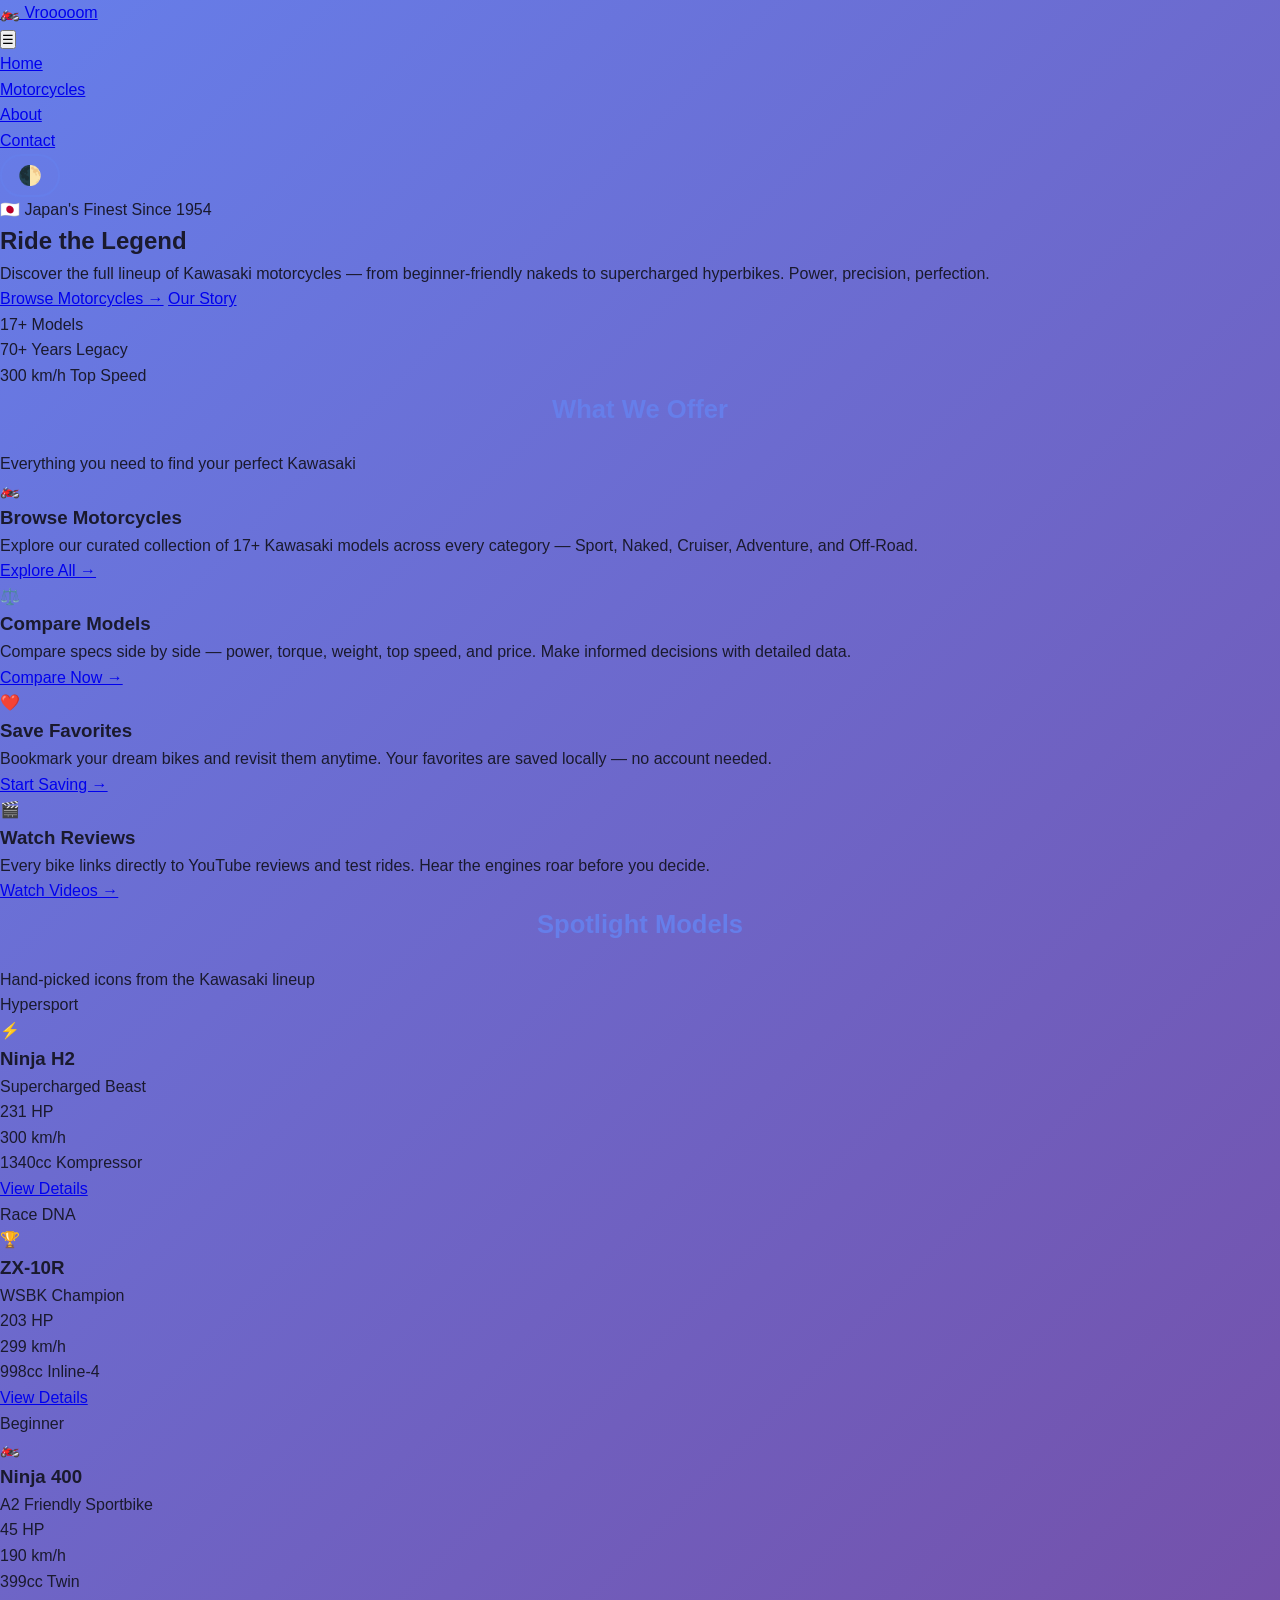
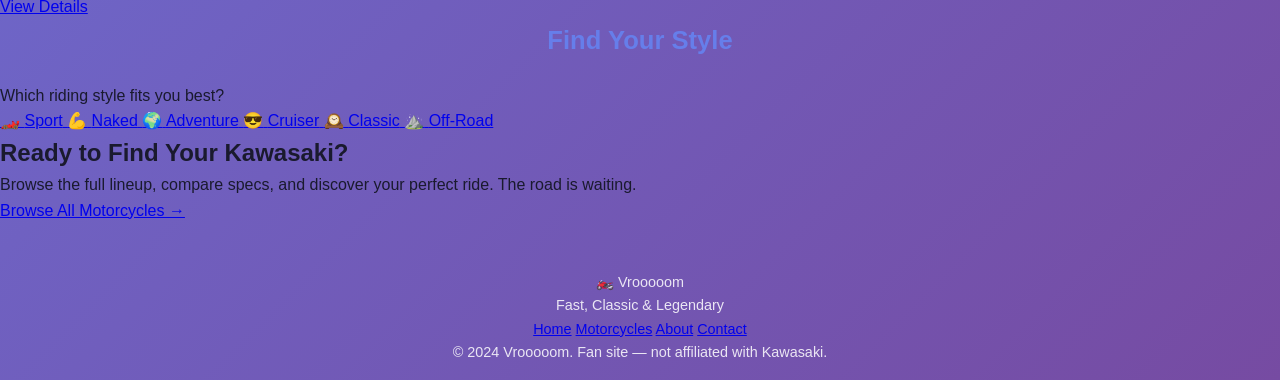
==== commit 99b45dd3: "feat(landing): Landing Page HTML-Struktur mit Hero, Feature-Cards und Spotlight-Sektion" ====
--- a/openclaw-test/index.html
+++ b/openclaw-test/index.html
@@ -5,851 +5,232 @@
     <meta name="viewport" content="width=device-width, initial-scale=1.0">
     <title>Vrooooom - Kawasaki Motorcycles</title>
     <link rel="stylesheet" href="styles.css">
+    <link rel="stylesheet" href="landing.css">
+</head>
+<body>
+    <!-- TOP NAVBAR -->
+    <nav class="top-navbar" aria-label="Main Navigation">
+        <div class="nav-brand">
+            <a href="index.html" class="nav-logo" aria-label="Vrooooom Home">🏍️ Vrooooom</a>
+        </div>
+        <button class="nav-hamburger" id="navHamburger" aria-label="Toggle menu" aria-expanded="false">&#9776;</button>
+        <ul class="nav-links" id="navLinks" role="list">
+            <li><a href="index.html" class="nav-link nav-link-active" aria-current="page">Home</a></li>
+            <li><a href="motorcycles.html" class="nav-link">Motorcycles</a></li>
+            <li><a href="about.html" class="nav-link">About</a></li>
+            <li><a href="contact.html" class="nav-link">Contact</a></li>
+        </ul>
+        <div class="nav-controls">
+            <button class="theme-toggle nav-theme-btn" id="themeToggle" onclick="toggleDarkMode()" aria-label="Toggle dark mode" title="Toggle Dark/Light Mode">🌓</button>
+        </div>
+    </nav>
+
+    <!-- HERO SECTION -->
+    <section class="hero" aria-label="Hero Banner">
+        <div class="hero-overlay"></div>
+        <div class="hero-content">
+            <p class="hero-tagline">🇯🇵 Japan&#39;s Finest Since 1954</p>
+            <h1 class="hero-title">Ride the <span class="hero-accent">Legend</span></h1>
+            <p class="hero-subtitle">Discover the full lineup of Kawasaki motorcycles — from beginner-friendly nakeds to supercharged hyperbikes. Power, precision, perfection.</p>
+            <div class="hero-cta-group">
+                <a href="motorcycles.html" class="btn btn-primary hero-cta">Browse Motorcycles →</a>
+                <a href="about.html" class="btn btn-secondary hero-cta">Our Story</a>
+            </div>
+            <div class="hero-stats">
+                <div class="hero-stat">
+                    <span class="hero-stat-num">17+</span>
+                    <span class="hero-stat-label">Models</span>
+                </div>
+                <div class="hero-stat">
+                    <span class="hero-stat-num">70+</span>
+                    <span class="hero-stat-label">Years Legacy</span>
+                </div>
+                <div class="hero-stat">
+                    <span class="hero-stat-num">300</span>
+                    <span class="hero-stat-label">km/h Top Speed</span>
+                </div>
+            </div>
+        </div>
+    </section>
+
+    <!-- FEATURE CARDS -->
+    <section class="features-section" aria-label="Key Features">
+        <div class="features-header">
+            <h2 class="section-title">What We Offer</h2>
+            <p class="section-subtitle">Everything you need to find your perfect Kawasaki</p>
+        </div>
+        <div class="features-grid">
+            <div class="feature-card">
+                <div class="feature-icon">🏍️</div>
+                <h3 class="feature-title">Browse Motorcycles</h3>
+                <p class="feature-desc">Explore our curated collection of 17+ Kawasaki models across every category — Sport, Naked, Cruiser, Adventure, and Off-Road.</p>
+                <a href="motorcycles.html" class="feature-link">Explore All →</a>
+            </div>
+            <div class="feature-card">
+                <div class="feature-icon">⚖️</div>
+                <h3 class="feature-title">Compare Models</h3>
+                <p class="feature-desc">Compare specs side by side — power, torque, weight, top speed, and price. Make informed decisions with detailed data.</p>
+                <a href="motorcycles.html" class="feature-link">Compare Now →</a>
+            </div>
+            <div class="feature-card">
+                <div class="feature-icon">❤️</div>
+                <h3 class="feature-title">Save Favorites</h3>
+                <p class="feature-desc">Bookmark your dream bikes and revisit them anytime. Your favorites are saved locally — no account needed.</p>
+                <a href="motorcycles.html" class="feature-link">Start Saving →</a>
+            </div>
+            <div class="feature-card">
+                <div class="feature-icon">🎬</div>
+                <h3 class="feature-title">Watch Reviews</h3>
+                <p class="feature-desc">Every bike links directly to YouTube reviews and test rides. Hear the engines roar before you decide.</p>
+                <a href="motorcycles.html" class="feature-link">Watch Videos →</a>
+            </div>
+        </div>
+    </section>
+
+    <!-- FEATURED BIKES PREVIEW -->
+    <section class="spotlight-section" aria-label="Spotlight Bikes">
+        <div class="features-header">
+            <h2 class="section-title">Spotlight Models</h2>
+            <p class="section-subtitle">Hand-picked icons from the Kawasaki lineup</p>
+        </div>
+        <div class="spotlight-grid">
+            <div class="spotlight-card" style="--g1:#0f2027;--g2:#2c5364">
+                <div class="spotlight-badge">Hypersport</div>
+                <div class="spotlight-icon">⚡</div>
+                <h3 class="spotlight-name">Ninja H2</h3>
+                <p class="spotlight-sub">Supercharged Beast</p>
+                <ul class="spotlight-specs">
+                    <li>231 HP</li>
+                    <li>300 km/h</li>
+                    <li>1340cc Kompressor</li>
+                </ul>
+                <a href="motorcycles.html" class="btn btn-spotlight">View Details</a>
+            </div>
+            <div class="spotlight-card spotlight-card-center" style="--g1:#0b8043;--g2:#004d25">
+                <div class="spotlight-badge">Race DNA</div>
+                <div class="spotlight-icon">🏆</div>
+                <h3 class="spotlight-name">ZX-10R</h3>
+                <p class="spotlight-sub">WSBK Champion</p>
+                <ul class="spotlight-specs">
+                    <li>203 HP</li>
+                    <li>299 km/h</li>
+                    <li>998cc Inline-4</li>
+                </ul>
+                <a href="motorcycles.html" class="btn btn-spotlight">View Details</a>
+            </div>
+            <div class="spotlight-card" style="--g1:#1a2980;--g2:#26d0ce">
+                <div class="spotlight-badge">Beginner</div>
+                <div class="spotlight-icon">🏍️</div>
+                <h3 class="spotlight-name">Ninja 400</h3>
+                <p class="spotlight-sub">A2 Friendly Sportbike</p>
+                <ul class="spotlight-specs">
+                    <li>45 HP</li>
+                    <li>190 km/h</li>
+                    <li>399cc Twin</li>
+                </ul>
+                <a href="motorcycles.html" class="btn btn-spotlight">View Details</a>
+            </div>
+        </div>
+    </section>
+
+    <!-- CATEGORIES SECTION -->
+    <section class="categories-section" aria-label="Browse by Category">
+        <div class="features-header">
+            <h2 class="section-title">Find Your Style</h2>
+            <p class="section-subtitle">Which riding style fits you best?</p>
+        </div>
+        <div class="categories-grid">
+            <a href="motorcycles.html?category=Sport" class="category-tile" aria-label="Browse Sport bikes">
+                <span class="category-tile-icon">🏎️</span>
+                <span class="category-tile-name">Sport</span>
+            </a>
+            <a href="motorcycles.html?category=Naked" class="category-tile" aria-label="Browse Naked bikes">
+                <span class="category-tile-icon">💪</span>
+                <span class="category-tile-name">Naked</span>
+            </a>
+            <a href="motorcycles.html?category=Adventure" class="category-tile" aria-label="Browse Adventure bikes">
+                <span class="category-tile-icon">🌍</span>
+                <span class="category-tile-name">Adventure</span>
+            </a>
+            <a href="motorcycles.html?category=Cruiser" class="category-tile" aria-label="Browse Cruiser bikes">
+                <span class="category-tile-icon">😎</span>
+                <span class="category-tile-name">Cruiser</span>
+            </a>
+            <a href="motorcycles.html?category=Classic" class="category-tile" aria-label="Browse Classic bikes">
+                <span class="category-tile-icon">🕰️</span>
+                <span class="category-tile-name">Classic</span>
+            </a>
+            <a href="motorcycles.html?category=Off-Road" class="category-tile" aria-label="Browse Off-Road bikes">
+                <span class="category-tile-icon">⛰️</span>
+                <span class="category-tile-name">Off-Road</span>
+            </a>
+        </div>
+    </section>
+
+    <!-- CALL TO ACTION BANNER -->
+    <section class="cta-banner" aria-label="Call to Action">
+        <div class="cta-content">
+            <h2 class="cta-title">Ready to Find Your Kawasaki?</h2>
+            <p class="cta-text">Browse the full lineup, compare specs, and discover your perfect ride. The road is waiting.</p>
+            <a href="motorcycles.html" class="btn btn-primary btn-large">Browse All Motorcycles →</a>
+        </div>
+    </section>
+
+    <!-- FOOTER -->
+    <footer class="site-footer">
+        <div class="footer-inner">
+            <div class="footer-brand">
+                <span class="footer-logo">🏍️ Vrooooom</span>
+                <p class="footer-tagline">Fast, Classic &amp; Legendary</p>
+            </div>
+            <nav class="footer-nav" aria-label="Footer Navigation">
+                <a href="index.html" class="footer-link">Home</a>
+                <a href="motorcycles.html" class="footer-link">Motorcycles</a>
+                <a href="about.html" class="footer-link">About</a>
+                <a href="contact.html" class="footer-link">Contact</a>
+            </nav>
+            <p class="footer-copy">&copy; 2024 Vrooooom. Fan site — not affiliated with Kawasaki.</p>
+        </div>
+    </footer>
+
     <script>
-        // Apply saved preferences immediately to avoid flash of wrong theme/language
+        // Dark mode persistence
         (function() {
             if (localStorage.getItem('darkMode') === 'true') {
-                document.documentElement.classList.add('dark-mode-pending');
-            }
-            if (!localStorage.getItem('language')) {
-                localStorage.setItem('language', 'en');
+                document.body.classList.add('dark-mode');
             }
         })();
-    </script>
-</head>
-<body>
-    <div class="container">
-        <header>
-            <div class="header-top">
-                <h1>🏍️ Vrooooom</h1>
-                <div class="header-controls">
-                    <div class="lang-switcher" id="langSwitcher" role="group" aria-label="Language switcher">
-                        <span class="lang-label">🌐</span>
-                        <button class="lang-btn active" id="btnEn" onclick="setLanguage('en')" aria-label="Switch to English" title="English">
-                            🇬🇧 EN
-                        </button>
-                        <button class="lang-btn" id="btnDe" onclick="setLanguage('de')" aria-label="Auf Deutsch wechseln" title="Deutsch">
-                            🇩🇪 DE
-                        </button>
-                    </div>
-                    <button class="theme-toggle" id="themeToggle" onclick="toggleDarkMode()" aria-label="Toggle dark mode" title="Toggle Dark/Light Mode">🌓</button>
-                </div>
-            </div>
-            <p class="subtitle" data-i18n="subtitle">Fast, Classic &amp; Legendary</p>
-        </header>
-
-        <main>
-            <!-- INTRO -->
-            <section class="intro">
-                <h2 data-i18n="aboutTitle">About Kawasaki</h2>
-                <p data-i18n="aboutText">Kawasaki is one of the oldest and most renowned motorcycle manufacturers in the world. Known for performance, innovation, and reliability for over 100 years.</p>
-            </section>
-
-            <!-- SEARCH & FILTER -->
-            <section class="search-filter-section" aria-label="Search and Filter">
-                <div class="search-bar-wrap">
-                    <span class="search-icon">🔍</span>
-                    <input type="search" id="searchInput" class="search-input" data-i18n-placeholder="searchPlaceholder" placeholder="Search motorcycles..." aria-label="Search motorcycle by name">
-                </div>
-                <div class="filter-row">
-                    <div class="filter-group">
-                        <label class="filter-label" for="filterCategory" data-i18n="filterCategory">Category:</label>
-                        <select id="filterCategory" class="filter-select" aria-label="Filter by category">
-                            <option value="" data-i18n="filterAll">All</option>
-                            <option value="Sport" data-i18n="catSport">Sport</option>
-                            <option value="Naked" data-i18n="catNaked">Naked</option>
-                            <option value="Cruiser" data-i18n="catCruiser">Cruiser</option>
-                            <option value="Adventure" data-i18n="catAdventure">Adventure</option>
-                            <option value="Off-Road" data-i18n="catOffRoad">Off-Road</option>
-                            <option value="Classic" data-i18n="catClassic">Classic</option>
-                        </select>
-                    </div>
-                    <div class="filter-group">
-                        <label class="filter-label" for="filterLicense" data-i18n="filterLicense">License:</label>
-                        <select id="filterLicense" class="filter-select" aria-label="Filter by license class">
-                            <option value="" data-i18n="filterAll">All</option>
-                            <option value="A2">A2 (≤48 PS)</option>
-                            <option value="A">A</option>
-                        </select>
-                    </div>
-                    <div class="filter-group">
-                        <label class="filter-label" for="filterSort" data-i18n="filterSort">Sort:</label>
-                        <select id="filterSort" class="filter-select" aria-label="Sort motorcycles">
-                            <option value="default" data-i18n="sortDefault">Default</option>
-                            <option value="name-asc" data-i18n="sortNameAZ">Name A→Z</option>
-                            <option value="name-desc" data-i18n="sortNameZA">Name Z→A</option>
-                            <option value="ps-desc" data-i18n="sortPsHigh">Power ↓</option>
-                            <option value="ps-asc" data-i18n="sortPsLow">Power ↑</option>
-                            <option value="price-asc" data-i18n="sortPriceLow">Price ↑</option>
-                            <option value="price-desc" data-i18n="sortPriceHigh">Price ↓</option>
-                            <option value="vmax-desc" data-i18n="sortVmaxHigh">Speed ↓</option>
-                        </select>
-                    </div>
-                    <button id="clearFiltersBtn" class="btn-clear-filter" aria-label="Reset filters">
-                        <span>✕</span> <span data-i18n="clearFilters">Clear Filters</span>
-                    </button>
-                </div>
-            </section>
-
-            <!-- BIKES GRID -->
-            <section class="facts" id="bikesGrid" aria-label="Kawasaki Motorcycles"></section>
-
-            <div class="no-results" id="noResults" hidden aria-live="polite">
-                <p data-i18n="noResults">😔 No motorcycles found. Try different search terms or filters.</p>
-            </div>
-
-            <!-- QUICK FACTS -->
-            <section class="quick-facts-section">
-                <h2 class="section-title" data-i18n="quickFactsTitle">⚡ Quick Facts</h2>
-                <div class="quick-facts">
-                    <div class="fact-card">
-                        <h3 data-i18n="fastestTitle">⚡ Fastest Kawasaki</h3>
-                        <p><strong>Kawasaki Ninja H2</strong></p>
-                        <p data-i18n="fastestDesc">Top speed over <strong>300 km/h</strong> with a supercharged engine delivering 231 HP.</p>
-                    </div>
-                    <div class="fact-card">
-                        <h3 data-i18n="slowestTitle">🐢 Most Accessible</h3>
-                        <p><strong>Kawasaki KLX 110</strong></p>
-                        <p data-i18n="slowestDesc">Perfect for beginners. Only 113cc and <strong>~90 km/h</strong> — safe and reliable.</p>
-                    </div>
-                    <div class="fact-card">
-                        <h3 data-i18n="newestTitle">🆕 Latest Model</h3>
-                        <p><strong>Kawasaki Ninja 1200 Hybrid (2026)</strong></p>
-                        <p data-i18n="newestDesc">Hybrid technology combining electric and petrol for maximum efficiency.</p>
-                    </div>
-                    <div class="fact-card">
-                        <h3 data-i18n="oldestTitle">⏰ A Legend</h3>
-                        <p><strong>Kawasaki Samurai (1960s)</strong></p>
-                        <p data-i18n="oldestDesc">Classic design and robust engineering still appreciated today.</p>
-                    </div>
-                </div>
-            </section>
-
-            <section class="closing">
-                <h2 data-i18n="closingTitle">Kawasaki — Tradition Meets the Future</h2>
-                <p data-i18n="closingText">From classic models to high-tech superbikes — Kawasaki remains one of the top destinations for motorcycle enthusiasts worldwide.</p>
-            </section>
-        </main>
-
-        <footer><p data-i18n="footer">&copy; 2026 Vrooooom Kawasaki | Test Website</p></footer>
-    </div>
-
-    <!-- BIKE DETAIL MODAL -->
-    <div class="modal-overlay" id="bikeModal" role="dialog" aria-modal="true" aria-labelledby="modalBikeTitle" aria-hidden="true">
-        <div class="modal-content">
-            <button class="modal-close" id="modalCloseBtn" aria-label="Close modal">&times;</button>
-            <div class="modal-header" id="modalHeaderBg">
-                <div class="modal-icon-large" id="modalBikeIcon">🏍️</div>
-                <h2 id="modalBikeTitle">Motorcycle</h2>
-                <p class="modal-subtitle" id="modalBikeSubtitle"></p>
-                <div class="modal-badges" id="modalBadges"></div>
-            </div>
-            <div class="modal-body">
-                <p class="modal-blurb" id="modalBlurb"></p>
-
-                <div class="specs-grid" id="modalSpecsGrid"></div>
-
-                <details class="extended-specs">
-                    <summary data-i18n="extendedSpecs">🔧 Extended Specifications</summary>
-                    <div class="specs-grid" id="modalExtendedGrid"></div>
-                </details>
-
-                <div class="modal-actions">
-                    <a class="btn-youtube" id="modalYoutubeBtn" target="_blank" rel="noopener noreferrer" aria-label="Open YouTube video">
-                        ▶ YouTube
-                    </a>
-                    <button class="btn-modal-fav" id="modalFavBtn" aria-label="Add to favorites">
-                        🤍 <span data-i18n="favorite">Favorite</span>
-                    </button>
-                </div>
-            </div>
-        </div>
-    </div>
-
-    <script>
-        'use strict';
-
-        /* ==========================================
-           i18n — Internationalisation System
-           Supports: English (default) and German
-        ========================================== */
-        var translations = {
-            en: {
-                pageTitle:      'Vrooooom - Kawasaki Motorcycles',
-                subtitle:       'Fast, Classic & Legendary',
-                aboutTitle:     'About Kawasaki',
-                aboutText:      'Kawasaki is one of the oldest and most renowned motorcycle manufacturers in the world. Known for performance, innovation, and reliability for over 100 years. Explore our collection of iconic models — from beginner bikes to extreme superbikes.',
-                // Search & filter
-                searchPlaceholder: 'Search motorcycles...',
-                filterCategory: 'Category:',
-                filterLicense:  'License:',
-                filterSort:     'Sort:',
-                filterAll:      'All',
-                catSport:       'Sport',
-                catNaked:       'Naked',
-                catCruiser:     'Cruiser',
-                catAdventure:   'Adventure',
-                catOffRoad:     'Off-Road',
-                catClassic:     'Classic',
-                sortDefault:    'Default',
-                sortNameAZ:     'Name A→Z',
-                sortNameZA:     'Name Z→A',
-                sortPsHigh:     'Power ↓',
-                sortPsLow:      'Power ↑',
-                sortPriceLow:   'Price ↑',
-                sortPriceHigh:  'Price ↓',
-                sortVmaxHigh:   'Top Speed ↓',
-                clearFilters:   'Clear Filters',
-                noResults:      '😔 No motorcycles found. Try different search terms or filters.',
-                // Card
-                specsHint:      '🔍 View Specs',
-                favorite:       'Favorite',
-                // Modal
-                extendedSpecs:  '🔧 Extended Specifications',
-                specsCategory:  'Category',
-                specsEngine:    'Engine',
-                specsPower:     'Power',
-                specsTorque:    'Torque',
-                specsWeight:    'Weight',
-                specsVmax:      'Top Speed',
-                specs0100:      '0–100 km/h',
-                specsYear:      'Model Year',
-                specsPrice:     'Price (MSRP)',
-                specsCC:        'Displacement',
-                specsGearbox:   'Gearbox',
-                specsConsumption: 'Fuel Consumption',
-                specsTank:      'Fuel Tank',
-                specsSeatH:     'Seat Height',
-                specsBrakes:    'Brakes (Front/Rear)',
-                specsTires:     'Tires',
-                specsLicense:   'License Class',
-                // Quick facts
-                quickFactsTitle: '⚡ Quick Facts',
-                fastestTitle:   '⚡ Fastest Kawasaki',
-                fastestDesc:    'Top speed over <strong>300 km/h</strong> with a supercharged engine delivering 231 HP.',
-                slowestTitle:   '🐢 Most Accessible',
-                slowestDesc:    'Perfect for beginners. Only 113cc and <strong>~90 km/h</strong> — safe and reliable.',
-                newestTitle:    '🆕 Latest Model',
-                newestDesc:     'Hybrid technology combining electric and petrol for maximum efficiency.',
-                oldestTitle:    '⏰ A Legend',
-                oldestDesc:     'Classic design and robust engineering still appreciated today.',
-                // Closing
-                closingTitle:   'Kawasaki — Tradition Meets the Future',
-                closingText:    'From classic models to high-tech superbikes — Kawasaki remains one of the top destinations for motorcycle enthusiasts worldwide.',
-                footer:         '© 2026 Vrooooom Kawasaki | Test Website',
-                themeToggleLight: 'Switch to light mode',
-                themeToggleDark:  'Switch to dark mode'
-            },
-            de: {
-                pageTitle:      'Vrooooom - Kawasaki Motorräder',
-                subtitle:       'Schnell, Klassisch & Legendär',
-                aboutTitle:     'Über Kawasaki',
-                aboutText:      'Kawasaki ist einer der ältesten und renommiertesten Motorradhersteller der Welt. Bekannt für Leistung, Innovation und Zuverlässigkeit seit über 100 Jahren. Entdecke unsere Kollektion ikonischer Modelle — vom Einsteiger-Bike bis zum Extrem-Superbike.',
-                // Search & filter
-                searchPlaceholder: 'Motorräder suchen...',
-                filterCategory: 'Kategorie:',
-                filterLicense:  'Führerschein:',
-                filterSort:     'Sortierung:',
-                filterAll:      'Alle',
-                catSport:       'Sport',
-                catNaked:       'Naked',
-                catCruiser:     'Cruiser',
-                catAdventure:   'Adventure',
-                catOffRoad:     'Off-Road',
-                catClassic:     'Klassiker',
-                sortDefault:    'Standard',
-                sortNameAZ:     'Name A→Z',
-                sortNameZA:     'Name Z→A',
-                sortPsHigh:     'Leistung ↓',
-                sortPsLow:      'Leistung ↑',
-                sortPriceLow:   'Preis ↑',
-                sortPriceHigh:  'Preis ↓',
-                sortVmaxHigh:   'Vmax ↓',
-                clearFilters:   'Filter löschen',
-                noResults:      '😔 Keine Motorräder gefunden. Versuche andere Suchbegriffe oder Filter.',
-                // Card
-                specsHint:      '🔍 Specs anzeigen',
-                favorite:       'Favorit',
-                // Modal
-                extendedSpecs:  '🔧 Erweiterte Spezifikationen',
-                specsCategory:  'Kategorie',
-                specsEngine:    'Motor',
-                specsPower:     'Leistung',
-                specsTorque:    'Drehmoment',
-                specsWeight:    'Gewicht (trocken)',
-                specsVmax:      'Höchstgeschwindigkeit',
-                specs0100:      '0–100 km/h',
-                specsYear:      'Modelljahr',
-                specsPrice:     'Kaufpreis (UVP)',
-                specsCC:        'Hubraum',
-                specsGearbox:   'Getriebe',
-                specsConsumption: 'Verbrauch',
-                specsTank:      'Kraftstofftank',
-                specsSeatH:     'Sitzhöhe',
-                specsBrakes:    'Bremsen (vorn/hinten)',
-                specsTires:     'Reifen',
-                specsLicense:   'Führerscheinklasse',
-                // Quick facts
-                quickFactsTitle: '⚡ Schnellüberblick',
-                fastestTitle:   '⚡ Schnellstes Kawasaki',
-                fastestDesc:    'Über <strong>300 km/h</strong> Höchstgeschwindigkeit mit Kompressor-Motor und 231 PS.',
-                slowestTitle:   '🐢 Einsteiger-freundlich',
-                slowestDesc:    'Perfekt für Anfänger. Nur 113cc und <strong>~90 km/h</strong> — sicher und zuverlässig.',
-                newestTitle:    '🆕 Neuestes Modell',
-                newestDesc:     'Hybrid-Technologie verbindet Elektro- und Benzinantrieb für maximale Effizienz.',
-                oldestTitle:    '⏰ Eine Legende',
-                oldestDesc:     'Klassisches Design und robuste Technik, die bis heute geschätzt wird.',
-                // Closing
-                closingTitle:   'Kawasaki – Tradition trifft Zukunft',
-                closingText:    'Von klassischen Modellen bis zu High-Tech Superbikes – Kawasaki bleibt eine der Top-Adressen für Motorrad-Enthusiasten weltweit.',
-                footer:         '© 2026 Vrooooom Kawasaki | Test Website',
-                themeToggleLight: 'Zum hellen Modus wechseln',
-                themeToggleDark:  'Zum dunklen Modus wechseln'
-            }
-        };
-
-        var currentLang = 'en';
-
-        function t(key) {
-            var lang = translations[currentLang] || translations['en'];
-            return lang[key] !== undefined ? lang[key] : (translations['en'][key] || key);
-        }
-
-        function applyTranslations(lang) {
-            var tr = translations[lang];
-            if (!tr) return;
-            document.title = tr.pageTitle;
-            document.documentElement.setAttribute('lang', lang);
-            document.querySelectorAll('[data-i18n]').forEach(function(el) {
-                var key = el.getAttribute('data-i18n');
-                if (tr[key] !== undefined) el.innerHTML = tr[key];
-            });
-            document.querySelectorAll('[data-i18n-placeholder]').forEach(function(el) {
-                var key = el.getAttribute('data-i18n-placeholder');
-                if (tr[key] !== undefined) el.placeholder = tr[key];
-            });
-            var isDark = document.body.classList.contains('dark-mode');
-            updateToggleButton(isDark);
-            // Re-render cards to update language-sensitive content
-            renderCards();
-        }
-
-        function setLanguage(lang) {
-            if (!translations[lang]) return;
-            currentLang = lang;
-            localStorage.setItem('language', lang);
-            document.getElementById('btnEn').classList.toggle('active', lang === 'en');
-            document.getElementById('btnDe').classList.toggle('active', lang === 'de');
-            applyTranslations(lang);
-        }
-
-        /* ==========================================
-           Dark Mode Toggle
-        ========================================== */
+
         function toggleDarkMode() {
             var isDark = document.body.classList.toggle('dark-mode');
             localStorage.setItem('darkMode', isDark);
-            updateToggleButton(isDark);
+            var btn = document.getElementById('themeToggle');
+            if (btn) btn.textContent = isDark ? '☀️' : '🌓';
         }
 
-        function updateToggleButton(isDark) {
+        // Restore button state
+        (function() {
+            var isDark = localStorage.getItem('darkMode') === 'true';
             var btn = document.getElementById('themeToggle');
-            if (!btn) return;
-            var tr = translations[currentLang] || translations['en'];
-            var label = isDark ? tr.themeToggleLight : tr.themeToggleDark;
-            btn.setAttribute('aria-label', label);
-            btn.title = isDark ? 'Switch to Light Mode' : 'Switch to Dark Mode';
-            btn.textContent = isDark ? '☀️' : '🌓';
-        }
-
-        /* ==========================================
-           Bike Database — 12 Kawasaki Models
-        ========================================== */
-        var BIKES = [
-            {
-                id: 'h2',
-                name: 'Kawasaki Ninja H2',
-                subtitle: { en: 'Supercharged Hypersport', de: 'Aufgeladener Hypersportler' },
-                icon: '⚡',
-                category: 'Sport',
-                license: 'A',
-                ps: 231, kw: 170, vmax: 300, weight: 216, torque: 141, year: 2015, price: 33000, accel: 3.0,
-                cc: 1340, consumption: 8.2, tank: 17, seatHeight: 82.5,
-                engine: { en: '1340cc Supercharged Inline-4, 4-Stroke', de: '1340cc Kompressor 4-Zylinder Reihenmotor, 4-Takt' },
-                transmission: { en: 'Manual (6-speed)', de: 'Manuell (6-Gang)' },
-                brakes: { en: 'Double disc 330mm / Disc 250mm', de: 'Doppelscheibe 330mm / Scheibe 250mm' },
-                tires: '120/70 ZR17 + 200/55 ZR17',
-                blurb: { en: 'With over 300 km/h the H2 is one of the fastest production motorcycles in the world. The supercharged engine delivers a massive 231 HP.', de: 'Mit über 300 km/h ist die H2 eines der schnellsten Serienmotorräder der Welt. Der Kompressor-Motor liefert gigantische 231 PS.' },
-                youtubeQuery: 'Kawasaki Ninja H2 Review',
-                g1: '0f2027', g2: '2c5364'
-            },
-            {
-                id: 'klx110',
-                name: 'Kawasaki KLX 110',
-                subtitle: { en: 'Beginner Dirt Bike', de: 'Einsteiger Dirt Bike' },
-                icon: '🐢',
-                category: 'Off-Road',
-                license: 'A2',
-                ps: 7, kw: 5.4, vmax: 90, weight: 76, torque: 8, year: 2008, price: 2800, accel: 0,
-                cc: 112, consumption: 2.5, tank: 3.8, seatHeight: 68,
-                engine: { en: '112cc Single-cylinder, 4-Stroke', de: '112cc Einzylinder, 4-Takt' },
-                transmission: { en: 'Semi-automatic (4-speed)', de: 'Halbautomatik (4-Gang)' },
-                brakes: { en: 'Drum / Drum', de: 'Trommel / Trommel' },
-                tires: '2.50-14 + 3.00-12',
-                blurb: { en: 'The perfect beginner dirt bike for children and newcomers. Safe, reliable, and easy to handle.', de: 'Die perfekte Einsteiger Dirt Bike für Kinder und Anfänger. Sicher, zuverlässig und einfach zu fahren.' },
-                youtubeQuery: 'Kawasaki KLX 110 Dirt Bike',
-                g1: '134e5e', g2: '71b280'
-            },
-            {
-                id: 'hybrid1200',
-                name: 'Kawasaki Ninja 1200 Hybrid',
-                subtitle: { en: 'Hybrid Innovation 2026', de: 'Hybrid-Innovation 2026' },
-                icon: '🆕',
-                category: 'Sport',
-                license: 'A',
-                ps: 220, kw: 162, vmax: 280, weight: 227, torque: 220, year: 2026, price: 35000, accel: 3.2,
-                cc: 1198, consumption: 5.4, tank: 19, seatHeight: 84,
-                engine: { en: '1200cc Hybrid (Petrol + Electric)', de: '1200cc Hybrid (Benzin + Elektro)' },
-                transmission: { en: 'Automatic (E-Assist)', de: 'Automatisch (E-Assist)' },
-                brakes: { en: 'Double disc, Brembo Monobloc / Disc (regenerative)', de: 'Doppelscheibe, Brembo Monobloc / Scheibe (regenerativ)' },
-                tires: '120/70 ZR17 + 190/55 ZR17',
-                blurb: { en: 'The latest innovation combining electric and petrol drive for maximum efficiency and performance.', de: 'Die neueste Innovation: Elektro und Benzin vereint für maximale Effizienz und Performance.' },
-                youtubeQuery: 'Kawasaki Ninja Hybrid 2026',
-                g1: '42275a', g2: '734b6d'
-            },
-            {
-                id: 'samurai',
-                name: 'Kawasaki Samurai (Replica)',
-                subtitle: { en: 'Classic from the 1960s', de: 'Klassiker der 1960er' },
-                icon: '⏰',
-                category: 'Classic',
-                license: 'A2',
-                ps: 31, kw: 23, vmax: 160, weight: 145, torque: 25, year: 1966, price: 8000, accel: 0,
-                cc: 247, consumption: 6.0, tank: 13, seatHeight: 78,
-                engine: { en: '250cc 2-Cylinder, 2-Stroke', de: '250cc 2-Zylinder, 2-Takt' },
-                transmission: { en: 'Manual (5-speed)', de: 'Manuell (5-Gang)' },
-                brakes: { en: 'Drum / Drum', de: 'Trommel / Trommel' },
-                tires: '3.00-18 + 3.25-18',
-                blurb: { en: 'The oldest Kawasaki model. Classic design and robust engineering still appreciated to this day.', de: 'Das älteste Kawasaki-Modell. Klassisches Design und robuste Technik, die bis heute geschätzt wird.' },
-                youtubeQuery: 'Kawasaki Samurai A1 1960s Classic',
-                g1: '4b1248', g2: 'f0c27b'
-            },
-            {
-                id: 'z650',
-                name: 'Kawasaki Z650',
-                subtitle: { en: 'Beginner Naked with Bite', de: 'Einsteiger-Naked mit Biss' },
-                icon: '🟢',
-                category: 'Naked',
-                license: 'A2',
-                ps: 68, kw: 50, vmax: 190, weight: 168, torque: 64, year: 2024, price: 7700, accel: 4.2,
-                cc: 649, consumption: 4.3, tank: 15, seatHeight: 79,
-                engine: { en: '649cc Parallel Twin, 4-Stroke', de: '649cc 2-Zylinder Reihenmotor, 4-Takt' },
-                transmission: { en: 'Manual (6-speed)', de: 'Manuell (6-Gang)' },
-                brakes: { en: 'Double disc 300mm / Disc 220mm', de: 'Doppelscheibe 300mm / Scheibe 220mm' },
-                tires: '120/70 ZR17 + 160/60 ZR17',
-                blurb: { en: 'The perfect beginner naked bike: light, agile, 68 HP — A2 restriction-ready. Best value starter!', de: 'Das perfekte Einsteiger-Naked: leicht, agil, 68 PS — A2-drosselbar. Bestes Preis-Leistungs-Verhältnis!' },
-                youtubeQuery: 'Kawasaki Z650 Review',
-                g1: '11998e', g2: '38ef7d'
-            },
-            {
-                id: 'ninja400',
-                name: 'Kawasaki Ninja 400',
-                subtitle: { en: 'Beginner Sportbike', de: 'Anfänger-Sportler' },
-                icon: '🏍️',
-                category: 'Sport',
-                license: 'A2',
-                ps: 45, kw: 33, vmax: 190, weight: 168, torque: 38, year: 2023, price: 6500, accel: 4.8,
-                cc: 399, consumption: 3.9, tank: 14, seatHeight: 78.5,
-                engine: { en: '399cc Parallel Twin, 4-Stroke', de: '399cc 2-Zylinder Reihenmotor, 4-Takt' },
-                transmission: { en: 'Manual (6-speed)', de: 'Manuell (6-Gang)' },
-                brakes: { en: 'Disc 310mm / Disc 220mm', de: 'Scheibe 310mm / Scheibe 220mm' },
-                tires: '110/70-17 + 150/60-17',
-                blurb: { en: 'Lightweight supersport looks with beginner-friendly 45 HP. Perfect for the A2 license.', de: 'Leichter Supersport-Look mit anfängerfreundlichen 45 PS. Ideal für den A2-Führerschein.' },
-                youtubeQuery: 'Kawasaki Ninja 400 Review',
-                g1: '1a2980', g2: '26d0ce'
-            },
-            {
-                id: 'zx10r',
-                name: 'Kawasaki Ninja ZX-10R',
-                subtitle: { en: 'Superbike World Champion', de: 'Superbike-Weltmeister' },
-                icon: '🏆',
-                category: 'Sport',
-                license: 'A',
-                ps: 203, kw: 149, vmax: 299, weight: 186, torque: 115, year: 2024, price: 20400, accel: 2.9,
-                cc: 998, consumption: 6.9, tank: 17, seatHeight: 83.5,
-                engine: { en: '998cc Inline-4, 4-Stroke', de: '998cc 4-Zylinder Reihenmotor, 4-Takt' },
-                transmission: { en: 'Manual (6-speed, Quickshifter)', de: 'Manuell (6-Gang, Quickshifter)' },
-                brakes: { en: 'Double disc 330mm, Brembo M50 / Disc 220mm', de: 'Doppelscheibe 330mm, Brembo M50 / Scheibe 220mm' },
-                tires: '120/70 ZR17 + 190/55 ZR17',
-                blurb: { en: 'The WSBK Championship bike: 203 HP, 299 km/h, race-track DNA for the road.', de: 'Das WSBK-Championship-Bike: 203 PS, 299 km/h, Rennstrecken-DNA für die Straße.' },
-                youtubeQuery: 'Kawasaki Ninja ZX-10R Review 2024',
-                g1: '0b8043', g2: '004d25'
-            },
-            {
-                id: 'versys1000',
-                name: 'Kawasaki Versys 1000',
-                subtitle: { en: 'Adventure Tourer', de: 'Abenteuer-Reisemaschine' },
-                icon: '🌍',
-                category: 'Adventure',
-                license: 'A',
-                ps: 120, kw: 88, vmax: 220, weight: 235, torque: 102, year: 2024, price: 13500, accel: 3.9,
-                cc: 1043, consumption: 5.6, tank: 21, seatHeight: 84,
-                engine: { en: '1043cc Inline-4, 4-Stroke', de: '1043cc 4-Zylinder Reihenmotor, 4-Takt' },
-                transmission: { en: 'Manual (6-speed)', de: 'Manuell (6-Gang)' },
-                brakes: { en: 'Double disc 310mm / Disc 250mm', de: 'Doppelscheibe 310mm / Scheibe 250mm' },
-                tires: '120/70 ZR17 + 180/55 ZR17',
-                blurb: { en: 'The all-rounder for long journeys: 120 HP, upright riding position, 21-liter tank for maximum range.', de: 'Der Alleskönner für lange Reisen: 120 PS, aufrechte Sitzposition, 21-Liter-Tank für maximale Reichweite.' },
-                youtubeQuery: 'Kawasaki Versys 1000 Review',
-                g1: '355c7d', g2: '6c5b7b'
-            },
-            {
-                id: 'w800',
-                name: 'Kawasaki W800',
-                subtitle: { en: 'Retro Classic', de: 'Retro-Klassiker' },
-                icon: '🕰️',
-                category: 'Classic',
-                license: 'A2',
-                ps: 48, kw: 35, vmax: 170, weight: 202, torque: 63, year: 2024, price: 10500, accel: 6.0,
-                cc: 773, consumption: 4.7, tank: 15, seatHeight: 79,
-                engine: { en: '773cc Parallel Twin, 4-Stroke, Air-cooled', de: '773cc 2-Zylinder Reihenmotor, 4-Takt, luftgekühlt' },
-                transmission: { en: 'Manual (5-speed)', de: 'Manuell (5-Gang)' },
-                brakes: { en: 'Disc 320mm / Disc 270mm', de: 'Scheibe 320mm / Scheibe 270mm' },
-                tires: '100/90-19 + 130/80-18',
-                blurb: { en: 'Timeless retro charm: air-cooled twin with 48 HP — perfectly A2-ready.', de: 'Zeitloser Retro-Charme: luftgekühlter Twin mit 48 PS — perfekt A2-tauglich.' },
-                youtubeQuery: 'Kawasaki W800 Review',
-                g1: '603813', g2: 'b29f94'
-            },
-            {
-                id: 'eliminator400',
-                name: 'Kawasaki Eliminator 400',
-                subtitle: { en: 'Modern Cruiser Classic', de: 'Moderner Cruiser-Klassiker' },
-                icon: '😎',
-                category: 'Cruiser',
-                license: 'A2',
-                ps: 45, kw: 33, vmax: 165, weight: 176, torque: 43, year: 2024, price: 6700, accel: 5.5,
-                cc: 451, consumption: 4.1, tank: 13, seatHeight: 73.5,
-                engine: { en: '451cc Parallel Twin, 4-Stroke', de: '451cc 2-Zylinder Reihenmotor, 4-Takt' },
-                transmission: { en: 'Manual (6-speed)', de: 'Manuell (6-Gang)' },
-                brakes: { en: 'Disc 310mm / Disc 240mm', de: 'Scheibe 310mm / Scheibe 240mm' },
-                tires: '130/70-18 + 150/80-16',
-                blurb: { en: 'Relaxed cruiser with extremely low seat height (73.5 cm) — ideal for smaller riders.', de: 'Entspannter Cruiser mit extrem niedriger Sitzhöhe (73,5 cm) — ideal für kleinere Fahrer.' },
-                youtubeQuery: 'Kawasaki Eliminator 400 Review',
-                g1: '870000', g2: '190a05'
-            },
-            {
-                id: 'z900',
-                name: 'Kawasaki Z900',
-                subtitle: { en: 'Aggressive Naked Powerhouse', de: 'Aggressiver Naked-Kraftprotz' },
-                icon: '💪',
-                category: 'Naked',
-                license: 'A',
-                ps: 125, kw: 92, vmax: 248, weight: 193, torque: 99, year: 2024, price: 10200, accel: 3.4,
-                cc: 948, consumption: 5.5, tank: 17, seatHeight: 79,
-                engine: { en: '948cc Inline-4, 4-Stroke', de: '948cc 4-Zylinder Reihenmotor, 4-Takt' },
-                transmission: { en: 'Manual (6-speed)', de: 'Manuell (6-Gang)' },
-                brakes: { en: 'Double disc 300mm / Disc 250mm', de: 'Doppelscheibe 300mm / Scheibe 250mm' },
-                tires: '120/70 ZR17 + 190/50 ZR17',
-                blurb: { en: 'The sharpest Kawasaki naked bike: 125 HP, 248 km/h, aggressive looks with superbike performance.', de: 'Die schärfste Kawasaki Naked: 125 PS, 248 km/h, aggressive Optik und Superbike-Performance.' },
-                youtubeQuery: 'Kawasaki Z900 Review 2024',
-                g1: '0d0d0d', g2: '00c853'
-            },
-            {
-                id: 'klx300',
-                name: 'Kawasaki KLX 300',
-                subtitle: { en: 'Dual-Sport Enduro', de: 'Dual-Sport Enduro' },
-                icon: '⛰️',
-                category: 'Off-Road',
-                license: 'A2',
-                ps: 27, kw: 20, vmax: 137, weight: 137, torque: 26, year: 2024, price: 6200, accel: 7.5,
-                cc: 292, consumption: 3.5, tank: 7.7, seatHeight: 89.5,
-                engine: { en: '292cc Single-cylinder, 4-Stroke', de: '292cc Einzylinder, 4-Takt' },
-                transmission: { en: 'Manual (6-speed)', de: 'Manuell (6-Gang)' },
-                brakes: { en: 'Disc 270mm / Disc 240mm', de: 'Scheibe 270mm / Scheibe 240mm' },
-                tires: '3.00-21 + 4.60-18',
-                blurb: { en: 'Lightweight enduro for trail and road: long suspension travel, goes almost anywhere.', de: 'Leichte Enduro für Trail und Straße: langer Federweg, geht fast überall durch.' },
-                youtubeQuery: 'Kawasaki KLX 300 Review',
-                g1: '2c3e50', g2: '4ca1af'
-            }
-        ];
-
-        /* ==========================================
-           Favorites (LocalStorage)
-        ========================================== */
-        var favorites = (function() {
-            var KEY = 'vroooom_favorites_v2';
-            var data = [];
-            try { data = JSON.parse(localStorage.getItem(KEY)) || []; } catch(e) {}
-
-            function isFav(id) { return data.indexOf(id) !== -1; }
-            function toggle(id) {
-                var idx = data.indexOf(id);
-                if (idx !== -1) data.splice(idx, 1); else data.push(id);
-                try { localStorage.setItem(KEY, JSON.stringify(data)); } catch(e) {}
-            }
-            return { isFav: isFav, toggle: toggle };
+            if (btn) btn.textContent = isDark ? '☀️' : '🌓';
         })();
 
-        /* ==========================================
-           Card Rendering
-        ========================================== */
-        var currentFilter = { search: '', category: '', license: '', sort: 'default' };
-        var currentModalBikeId = null;
-
-        function getLocalizedStr(field) {
-            if (typeof field === 'string') return field;
-            return field[currentLang] || field['en'] || '';
-        }
-
-        function renderCards() {
-            var grid = document.getElementById('bikesGrid');
-            var noResults = document.getElementById('noResults');
-            var search = currentFilter.search.toLowerCase();
-            var category = currentFilter.category;
-            var license = currentFilter.license;
-            var sort = currentFilter.sort;
-
-            // Filter
-            var filtered = BIKES.filter(function(b) {
-                var name = b.name.toLowerCase();
-                var sub = getLocalizedStr(b.subtitle).toLowerCase();
-                if (search && name.indexOf(search) === -1 && sub.indexOf(search) === -1) return false;
-                if (category && b.category !== category) return false;
-                if (license && b.license !== license) return false;
-                return true;
-            });
-
-            // Sort
-            if (sort === 'name-asc') {
-                filtered.sort(function(a, b) { return a.name.localeCompare(b.name); });
-            } else if (sort === 'name-desc') {
-                filtered.sort(function(a, b) { return b.name.localeCompare(a.name); });
-            } else if (sort === 'ps-desc') {
-                filtered.sort(function(a, b) { return b.ps - a.ps; });
-            } else if (sort === 'ps-asc') {
-                filtered.sort(function(a, b) { return a.ps - b.ps; });
-            } else if (sort === 'price-asc') {
-                filtered.sort(function(a, b) { return a.price - b.price; });
-            } else if (sort === 'price-desc') {
-                filtered.sort(function(a, b) { return b.price - a.price; });
-            } else if (sort === 'vmax-desc') {
-                filtered.sort(function(a, b) { return b.vmax - a.vmax; });
-            }
-
-            grid.innerHTML = '';
-            if (filtered.length === 0) {
-                noResults.hidden = false;
-                return;
-            }
-            noResults.hidden = true;
-
-            filtered.forEach(function(bike) {
-                var isFaved = favorites.isFav(bike.id);
-                var card = document.createElement('div');
-                card.className = 'fact-card fact-card-clickable' + (isFaved ? ' card-favorited' : '');
-                card.setAttribute('data-bike', bike.id);
-                card.setAttribute('role', 'button');
-                card.setAttribute('tabindex', '0');
-                card.setAttribute('aria-label', bike.name + ' — ' + t('specsHint'));
-
-                var licenseClass = bike.license === 'A2' ? 'badge-a2' : 'badge-a';
-
-                card.innerHTML =
-                    '<div class="card-header">' +
-                        '<span class="card-icon" aria-hidden="true">' + bike.icon + '</span>' +
-                        '<div class="card-badges">' +
-                            '<span class="badge badge-category">' + t('cat' + bike.category.replace('-','')) + '</span>' +
-                            '<span class="badge ' + licenseClass + '">🪪 ' + bike.license + '</span>' +
-                        '</div>' +
-                        '<button class="fav-btn" data-bike="' + bike.id + '" aria-label="' + (isFaved ? 'Remove from favorites' : 'Add to favorites') + '" title="Favorite">' + (isFaved ? '❤️' : '🤍') + '</button>' +
-                    '</div>' +
-                    '<h3 class="card-name">' + bike.name + '</h3>' +
-                    '<p class="card-subtitle">' + getLocalizedStr(bike.subtitle) + '</p>' +
-                    '<p class="card-blurb">' + getLocalizedStr(bike.blurb) + '</p>' +
-                    '<div class="card-quickstats">' +
-                        '<span class="qstat">🐎 ' + bike.ps + ' HP</span>' +
-                        '<span class="qstat">🏁 ' + bike.vmax + ' km/h</span>' +
-                        '<span class="qstat">💶 ' + bike.price.toLocaleString('de-DE') + ' €</span>' +
-                    '</div>' +
-                    '<div class="card-footer">' +
-                        '<span class="card-hint">' + t('specsHint') + '</span>' +
-                        (isFaved ? '<span class="fav-indicator">❤️</span>' : '') +
-                    '</div>';
-
-                card.addEventListener('click', function(e) {
-                    if (e.target.closest('.fav-btn')) return;
-                    openModal(bike.id);
-                });
-                card.addEventListener('keydown', function(e) {
-                    if (e.key === 'Enter' || e.key === ' ') { e.preventDefault(); openModal(bike.id); }
-                });
-
-                var favBtnEl = card.querySelector('.fav-btn');
-                favBtnEl.addEventListener('click', function(e) {
-                    e.stopPropagation();
-                    favorites.toggle(bike.id);
-                    renderCards();
-                    if (currentModalBikeId === bike.id) updateModalFavBtn(bike.id);
-                });
-
-                grid.appendChild(card);
+        // Hamburger menu
+        var hamburger = document.getElementById('navHamburger');
+        var navLinks = document.getElementById('navLinks');
+        if (hamburger && navLinks) {
+            hamburger.addEventListener('click', function() {
+                var expanded = navLinks.classList.toggle('nav-links-open');
+                hamburger.setAttribute('aria-expanded', expanded);
             });
         }
 
-        /* ==========================================
-           Modal
-        ========================================== */
-        function openModal(bikeId) {
-            var bike = BIKES.find(function(b) { return b.id === bikeId; });
-            if (!bike) return;
-            currentModalBikeId = bikeId;
-
-            var overlay = document.getElementById('bikeModal');
-            var iconEl = document.getElementById('modalBikeIcon');
-            var titleEl = document.getElementById('modalBikeTitle');
-            var subtitleEl = document.getElementById('modalBikeSubtitle');
-            var blurbEl = document.getElementById('modalBlurb');
-            var specsGrid = document.getElementById('modalSpecsGrid');
-            var extGrid = document.getElementById('modalExtendedGrid');
-            var headerBg = document.getElementById('modalHeaderBg');
-            var badgesEl = document.getElementById('modalBadges');
-            var ytBtn = document.getElementById('modalYoutubeBtn');
-
-            iconEl.textContent = bike.icon;
-            titleEl.textContent = bike.name;
-            subtitleEl.textContent = getLocalizedStr(bike.subtitle);
-            blurbEl.textContent = getLocalizedStr(bike.blurb);
-            headerBg.style.background = 'linear-gradient(135deg, #' + bike.g1 + ', #' + bike.g2 + ')';
-
-            var licClass = bike.license === 'A2' ? 'badge-a2' : 'badge-a';
-            badgesEl.innerHTML =
-                '<span class="badge badge-category">' + t('cat' + bike.category.replace('-','')) + '</span>' +
-                '<span class="badge ' + licClass + '">🪪 ' + bike.license + '</span>';
-
-            // Main specs
-            var specs = [
-                [t('specsCategory'), t('cat' + bike.category.replace('-','')) + ' (' + bike.license + ')'],
-                [t('specsEngine'), getLocalizedStr(bike.engine)],
-                [t('specsPower'), bike.ps + ' HP (' + bike.kw + ' kW)'],
-                [t('specsTorque'), bike.torque + ' Nm'],
-                [t('specsWeight'), bike.weight + ' kg'],
-                [t('specsVmax'), bike.vmax + ' km/h'],
-                [t('specs0100'), bike.accel ? '~' + bike.accel.toFixed(1) + ' s' : 'N/A'],
-                [t('specsYear'), String(bike.year)],
-                [t('specsPrice'), bike.price.toLocaleString('de-DE') + ' €']
-            ];
-            specsGrid.innerHTML = '';
-            specs.forEach(function(row) {
-                specsGrid.innerHTML += '<div class="spec-item"><span class="spec-label">' + row[0] + '</span><span class="spec-value">' + row[1] + '</span></div>';
+        // Category tiles → pass category filter via URL param
+        document.querySelectorAll('a.category-tile').forEach(function(tile) {
+            tile.addEventListener('click', function(e) {
+                // Allow normal navigation — motorcycles.html reads param on load
             });
-
-            // Extended specs
-            var ext = [
-                [t('specsCC'), bike.cc + ' cc'],
-                [t('specsGearbox'), getLocalizedStr(bike.transmission)],
-                [t('specsConsumption'), bike.consumption.toFixed(1) + ' L/100km'],
-                [t('specsTank'), bike.tank + ' L'],
-                [t('specsSeatH'), bike.seatHeight + ' cm'],
-                [t('specsBrakes'), getLocalizedStr(bike.brakes)],
-                [t('specsTires'), bike.tires],
-                [t('specsLicense'), bike.license]
-            ];
-            extGrid.innerHTML = '';
-            ext.forEach(function(row) {
-                extGrid.innerHTML += '<div class="spec-item"><span class="spec-label">' + row[0] + '</span><span class="spec-value">' + row[1] + '</span></div>';
-            });
-
-            ytBtn.href = 'https://www.youtube.com/results?search_query=' + encodeURIComponent(bike.youtubeQuery);
-            updateModalFavBtn(bikeId);
-
-            overlay.classList.add('modal-visible');
-            overlay.setAttribute('aria-hidden', 'false');
-            document.body.style.overflow = 'hidden';
-            document.getElementById('modalCloseBtn').focus();
-        }
-
-        function updateModalFavBtn(bikeId) {
-            var btn = document.getElementById('modalFavBtn');
-            if (!btn) return;
-            var faved = favorites.isFav(bikeId);
-            btn.innerHTML = (faved ? '❤️' : '🤍') + ' <span data-i18n="favorite">' + t('favorite') + '</span>';
-        }
-
-        function closeModal() {
-            var overlay = document.getElementById('bikeModal');
-            overlay.classList.add('modal-closing');
-            setTimeout(function() {
-                overlay.classList.remove('modal-visible', 'modal-closing');
-                overlay.setAttribute('aria-hidden', 'true');
-            }, 220);
-            document.body.style.overflow = '';
-            currentModalBikeId = null;
-        }
-
-        document.getElementById('modalCloseBtn').addEventListener('click', closeModal);
-        document.getElementById('bikeModal').addEventListener('click', function(e) {
-            if (e.target === this) closeModal();
         });
-        document.getElementById('modalFavBtn').addEventListener('click', function() {
-            if (!currentModalBikeId) return;
-            favorites.toggle(currentModalBikeId);
-            updateModalFavBtn(currentModalBikeId);
-            renderCards();
-        });
-        document.addEventListener('keydown', function(e) {
-            if (e.key === 'Escape' && document.getElementById('bikeModal').classList.contains('modal-visible')) {
-                closeModal();
-            }
-        });
-
-        /* ==========================================
-           Search & Filter Controls
-        ========================================== */
-        document.getElementById('searchInput').addEventListener('input', function() {
-            currentFilter.search = this.value;
-            renderCards();
-        });
-        document.getElementById('filterCategory').addEventListener('change', function() {
-            currentFilter.category = this.value;
-            renderCards();
-        });
-        document.getElementById('filterLicense').addEventListener('change', function() {
-            currentFilter.license = this.value;
-            renderCards();
-        });
-        document.getElementById('filterSort').addEventListener('change', function() {
-            currentFilter.sort = this.value;
-            renderCards();
-        });
-        document.getElementById('clearFiltersBtn').addEventListener('click', function() {
-            currentFilter = { search: '', category: '', license: '', sort: 'default' };
-            document.getElementById('searchInput').value = '';
-            document.getElementById('filterCategory').value = '';
-            document.getElementById('filterLicense').value = '';
-            document.getElementById('filterSort').value = 'default';
-            renderCards();
-        });
-
-        /* ==========================================
-           Initialisation
-        ========================================== */
-        (function init() {
-            // Restore dark mode
-            var savedDark = localStorage.getItem('darkMode');
-            if (savedDark === 'true') {
-                document.body.classList.add('dark-mode');
-                updateToggleButton(true);
-            }
-            // Remove pending class now that body is set
-            document.documentElement.classList.remove('dark-mode-pending');
-
-            // Restore language
-            var savedLang = localStorage.getItem('language') || 'en';
-            currentLang = savedLang;
-            document.getElementById('btnEn').classList.toggle('active', savedLang === 'en');
-            document.getElementById('btnDe').classList.toggle('active', savedLang === 'de');
-            applyTranslations(savedLang);
-            // renderCards is called inside applyTranslations
-        })();
     </script>
 </body>
 </html>
--- a/openclaw-test/styles.css
+++ b/openclaw-test/styles.css
@@ -1,42 +1,82 @@
-* {
+/* ==========================================
+   RESET & BASE
+   ========================================== */
+*, *::before, *::after {
     margin: 0;
     padding: 0;
     box-sizing: border-box;
 }
 
+:root {
+    --primary: #667eea;
+    --primary-dark: #764ba2;
+    --primary-light: #8b9dea;
+    --bg-gradient: linear-gradient(135deg, #667eea 0%, #764ba2 100%);
+    --card-bg: white;
+    --card-shadow: 0 5px 20px rgba(0, 0, 0, 0.1);
+    --card-shadow-hover: 0 15px 40px rgba(0, 0, 0, 0.2);
+    --text-primary: #1a1a2e;
+    --text-secondary: #555;
+    --text-muted: #777;
+    --header-bg: rgba(255, 255, 255, 0.97);
+    --main-bg: white;
+    --input-bg: #f8faff;
+    --input-border: #dde4f5;
+    --closing-bg: #f0f4ff;
+    --badge-sport: #e8f4ff;
+    --badge-sport-text: #1565c0;
+    --badge-naked: #fff0e8;
+    --badge-naked-text: #e65100;
+    --badge-cruiser: #f0e8ff;
+    --badge-cruiser-text: #6a1b9a;
+    --badge-adventure: #e8fff0;
+    --badge-adventure-text: #2e7d32;
+    --badge-offroad: #fff8e8;
+    --badge-offroad-text: #e65c00;
+    --badge-classic: #e8e8ff;
+    --badge-classic-text: #283593;
+    --transition: 0.3s ease;
+}
+
+html.dark-mode-pending body { display: none; }
+
 body {
     font-family: 'Segoe UI', Tahoma, Geneva, Verdana, sans-serif;
     line-height: 1.6;
-    color: #333;
-    background: linear-gradient(135deg, #667eea 0%, #764ba2 100%);
+    color: var(--text-primary);
+    background: var(--bg-gradient);
     min-height: 100vh;
-    transition: background 0.3s ease, color 0.3s ease;
-}
-
+    transition: background var(--transition), color var(--transition);
+}
+
+/* ==========================================
+   LAYOUT
+   ========================================== */
 .container {
-    max-width: 1000px;
+    max-width: 1100px;
     margin: 0 auto;
     padding: 20px;
 }
 
+/* ==========================================
+   HEADER
+   ========================================== */
 header {
-    background: rgba(255, 255, 255, 0.95);
-    padding: 40px 30px;
-    border-radius: 10px;
+    background: var(--header-bg);
+    padding: 32px 30px 24px;
+    border-radius: 16px;
     text-align: center;
-    margin-bottom: 40px;
-    box-shadow: 0 10px 30px rgba(0, 0, 0, 0.2);
-    position: relative;
-    transition: background 0.3s ease;
+    margin-bottom: 28px;
+    box-shadow: 0 10px 40px rgba(0, 0, 0, 0.15);
+    transition: background var(--transition), box-shadow var(--transition);
 }
 
 .header-top {
     display: flex;
     align-items: center;
     justify-content: space-between;
-    gap: 20px;
-    margin-bottom: 10px;
-    position: relative;
+    gap: 16px;
+    margin-bottom: 12px;
 }
 
 .header-controls {
@@ -46,25 +86,41 @@
     flex-shrink: 0;
 }
 
-/* ==========================================
-   LANGUAGE SWITCHER — Prominent & Visible
+header h1 {
+    font-size: 2.8em;
+    font-weight: 800;
+    color: var(--text-primary);
+    letter-spacing: -0.02em;
+    transition: color var(--transition);
+}
+
+.subtitle {
+    font-size: 1.2em;
+    color: var(--primary);
+    font-style: italic;
+    font-weight: 500;
+    transition: color var(--transition);
+}
+
+/* ==========================================
+   LANGUAGE SWITCHER
    ========================================== */
 .lang-switcher {
     display: flex;
     align-items: center;
     gap: 4px;
     background: #f0f4ff;
-    border: 2.5px solid #667eea;
+    border: 2.5px solid var(--primary);
     border-radius: 50px;
     padding: 4px 8px 4px 10px;
-    box-shadow: 0 2px 8px rgba(102, 126, 234, 0.25);
+    box-shadow: 0 2px 10px rgba(102, 126, 234, 0.2);
     flex-shrink: 0;
+    transition: background var(--transition), border-color var(--transition);
 }
 
 .lang-label {
     font-size: 1.1em;
     margin-right: 2px;
-    line-height: 1;
     pointer-events: none;
     user-select: none;
 }
@@ -72,251 +128,878 @@
 .lang-btn {
     background: none;
     border: none;
-    padding: 8px 16px;
-    font-size: 1em;
+    padding: 7px 14px;
+    font-size: 0.95em;
     font-weight: 700;
     cursor: pointer;
-    color: #667eea;
+    color: var(--primary);
     border-radius: 50px;
     transition: background 0.2s ease, color 0.2s ease, transform 0.1s ease;
     letter-spacing: 0.04em;
-    line-height: 1;
     white-space: nowrap;
 }
 
 .lang-btn:hover {
-    background: rgba(102, 126, 234, 0.15);
+    background: rgba(102, 126, 234, 0.12);
     transform: scale(1.05);
 }
 
 .lang-btn.active {
-    background: #667eea;
+    background: var(--primary);
     color: white;
-    box-shadow: 0 2px 6px rgba(102, 126, 234, 0.4);
+    box-shadow: 0 2px 8px rgba(102, 126, 234, 0.4);
 }
 
 .lang-btn:focus-visible {
-    outline: 3px solid #667eea;
+    outline: 3px solid var(--primary);
     outline-offset: 2px;
 }
 
-header h1 {
-    font-size: 3em;
-    color: #222;
-    margin-bottom: 0;
-    transition: color 0.3s ease;
-}
-
+/* ==========================================
+   THEME TOGGLE
+   ========================================== */
 .theme-toggle {
     background: none;
-    border: 2px solid #667eea;
+    border: 2.5px solid var(--primary);
     border-radius: 50px;
     padding: 8px 16px;
+    font-size: 1.2em;
+    cursor: pointer;
+    transition: all var(--transition);
+    color: var(--primary);
+    flex-shrink: 0;
+}
+
+.theme-toggle:hover {
+    background: var(--primary);
+    color: white;
+    transform: scale(1.1) rotate(15deg);
+}
+
+/* ==========================================
+   MAIN CONTENT
+   ========================================== */
+main {
+    background: var(--main-bg);
+    padding: 40px;
+    border-radius: 16px;
+    box-shadow: 0 10px 40px rgba(0, 0, 0, 0.12);
+    transition: background var(--transition), box-shadow var(--transition);
+}
+
+/* ==========================================
+   INTRO
+   ========================================== */
+.intro {
+    text-align: center;
+    margin-bottom: 36px;
+    animation: fadeInUp 0.5s ease both;
+}
+
+.intro h2 {
+    font-size: 2em;
+    color: var(--primary);
+    margin-bottom: 12px;
+    transition: color var(--transition);
+}
+
+.intro p {
+    font-size: 1.05em;
+    color: var(--text-secondary);
+    max-width: 680px;
+    margin: 0 auto;
+    line-height: 1.7;
+    transition: color var(--transition);
+}
+
+/* ==========================================
+   SEARCH & FILTER
+   ========================================== */
+.search-filter-section {
+    background: var(--input-bg);
+    border: 1.5px solid var(--input-border);
+    border-radius: 14px;
+    padding: 20px 24px;
+    margin-bottom: 28px;
+    transition: background var(--transition), border-color var(--transition);
+    animation: fadeInUp 0.55s ease both;
+}
+
+.search-bar-wrap {
+    position: relative;
+    margin-bottom: 14px;
+}
+
+.search-icon {
+    position: absolute;
+    left: 14px;
+    top: 50%;
+    transform: translateY(-50%);
+    font-size: 1.1em;
+    pointer-events: none;
+    z-index: 1;
+}
+
+.search-input {
+    width: 100%;
+    padding: 11px 16px 11px 44px;
+    font-size: 1em;
+    border: 2px solid var(--input-border);
+    border-radius: 10px;
+    background: white;
+    color: var(--text-primary);
+    transition: border-color 0.2s ease, box-shadow 0.2s ease, background var(--transition);
+    outline: none;
+}
+
+.search-input:focus {
+    border-color: var(--primary);
+    box-shadow: 0 0 0 3px rgba(102, 126, 234, 0.15);
+}
+
+.filter-row {
+    display: flex;
+    align-items: center;
+    gap: 12px;
+    flex-wrap: wrap;
+}
+
+.filter-group {
+    display: flex;
+    align-items: center;
+    gap: 6px;
+}
+
+.filter-label {
+    font-size: 0.88em;
+    font-weight: 600;
+    color: var(--text-secondary);
+    white-space: nowrap;
+    transition: color var(--transition);
+}
+
+.filter-select {
+    padding: 8px 12px;
+    font-size: 0.9em;
+    border: 2px solid var(--input-border);
+    border-radius: 8px;
+    background: white;
+    color: var(--text-primary);
+    cursor: pointer;
+    transition: border-color 0.2s ease, background var(--transition);
+    outline: none;
+}
+
+.filter-select:focus {
+    border-color: var(--primary);
+    box-shadow: 0 0 0 3px rgba(102, 126, 234, 0.12);
+}
+
+.btn-clear-filter {
+    display: flex;
+    align-items: center;
+    gap: 5px;
+    padding: 8px 16px;
+    font-size: 0.88em;
+    font-weight: 600;
+    color: #e53935;
+    background: #fff0f0;
+    border: 2px solid #ffcdd2;
+    border-radius: 8px;
+    cursor: pointer;
+    transition: all 0.2s ease;
+    margin-left: auto;
+    white-space: nowrap;
+}
+
+.btn-clear-filter:hover {
+    background: #e53935;
+    color: white;
+    border-color: #e53935;
+    transform: scale(1.03);
+}
+
+/* ==========================================
+   BIKES GRID
+   ========================================== */
+.facts {
+    display: grid;
+    grid-template-columns: repeat(auto-fill, minmax(300px, 1fr));
+    gap: 22px;
+    margin-bottom: 36px;
+    animation: fadeInUp 0.6s ease both;
+}
+
+/* ==========================================
+   BIKE CARDS
+   ========================================== */
+.fact-card {
+    background: var(--card-bg);
+    border: 1.5px solid var(--input-border);
+    border-radius: 14px;
+    padding: 22px;
+    transition: transform 0.25s ease, box-shadow 0.25s ease, border-color 0.25s ease, background var(--transition);
+    box-shadow: var(--card-shadow);
+    position: relative;
+    overflow: hidden;
+}
+
+.fact-card::before {
+    content: '';
+    position: absolute;
+    top: 0; left: 0; right: 0;
+    height: 3px;
+    background: var(--bg-gradient);
+    transform: scaleX(0);
+    transform-origin: left;
+    transition: transform 0.3s ease;
+}
+
+.fact-card-clickable {
+    cursor: pointer;
+}
+
+.fact-card-clickable:hover,
+.fact-card-clickable:focus {
+    transform: translateY(-6px);
+    box-shadow: var(--card-shadow-hover);
+    border-color: var(--primary);
+    outline: none;
+}
+
+.fact-card-clickable:hover::before,
+.fact-card-clickable:focus::before {
+    transform: scaleX(1);
+}
+
+.card-favorited {
+    border-color: #f48fb1;
+    background: linear-gradient(180deg, #fff5f8 0%, white 100%);
+}
+
+.card-header {
+    display: flex;
+    align-items: flex-start;
+    gap: 10px;
+    margin-bottom: 12px;
+}
+
+.card-icon {
+    font-size: 2.2em;
+    line-height: 1;
+    flex-shrink: 0;
+    filter: drop-shadow(0 2px 4px rgba(0,0,0,0.15));
+}
+
+.card-badges {
+    display: flex;
+    flex-wrap: wrap;
+    gap: 5px;
+    flex: 1;
+}
+
+.fav-btn {
+    background: none;
+    border: none;
     font-size: 1.3em;
     cursor: pointer;
-    transition: all 0.3s ease;
-    color: #667eea;
+    padding: 4px;
+    border-radius: 50%;
+    transition: transform 0.2s ease, background 0.2s ease;
     flex-shrink: 0;
-}
-
-.theme-toggle:hover {
-    background: #667eea;
+    line-height: 1;
+}
+
+.fav-btn:hover {
+    transform: scale(1.3);
+    background: rgba(244, 143, 177, 0.1);
+}
+
+.card-name {
+    font-size: 1.15em;
+    font-weight: 700;
+    color: var(--text-primary);
+    margin-bottom: 4px;
+    transition: color var(--transition);
+}
+
+.card-subtitle {
+    font-size: 0.88em;
+    color: var(--primary);
+    font-weight: 600;
+    margin-bottom: 10px;
+    transition: color var(--transition);
+}
+
+.card-blurb {
+    font-size: 0.9em;
+    color: var(--text-secondary);
+    line-height: 1.55;
+    margin-bottom: 14px;
+    transition: color var(--transition);
+}
+
+.card-quickstats {
+    display: flex;
+    flex-wrap: wrap;
+    gap: 6px;
+    margin-bottom: 14px;
+}
+
+.qstat {
+    font-size: 0.82em;
+    font-weight: 600;
+    background: #f0f4ff;
+    color: var(--primary-dark);
+    border-radius: 6px;
+    padding: 4px 9px;
+    transition: background var(--transition), color var(--transition);
+}
+
+.card-footer {
+    display: flex;
+    align-items: center;
+    justify-content: space-between;
+    padding-top: 12px;
+    border-top: 1.5px solid var(--input-border);
+}
+
+.card-hint {
+    font-size: 0.82em;
+    font-weight: 600;
+    color: var(--primary);
+    opacity: 0.7;
+    transition: opacity 0.2s;
+}
+
+.fact-card-clickable:hover .card-hint {
+    opacity: 1;
+}
+
+.fav-indicator {
+    font-size: 1em;
+}
+
+/* ==========================================
+   BADGES
+   ========================================== */
+.badge {
+    display: inline-block;
+    font-size: 0.75em;
+    font-weight: 700;
+    border-radius: 50px;
+    padding: 3px 10px;
+    transition: background var(--transition), color var(--transition);
+}
+
+.badge-category {
+    background: var(--badge-sport);
+    color: var(--badge-sport-text);
+}
+
+/* Per-category badge colours */
+.badge-a2 { background: #e8f5e9; color: #2e7d32; }
+.badge-a  { background: #fce4ec; color: #c62828; }
+
+/* ==========================================
+   NO RESULTS
+   ========================================== */
+.no-results {
+    text-align: center;
+    padding: 40px 20px;
+    color: var(--text-secondary);
+    font-size: 1.05em;
+    animation: fadeInUp 0.4s ease both;
+}
+
+/* ==========================================
+   QUICK FACTS SECTION
+   ========================================== */
+.quick-facts-section {
+    margin-top: 40px;
+    animation: fadeInUp 0.65s ease both;
+}
+
+.section-title {
+    font-size: 1.6em;
+    color: var(--primary);
+    text-align: center;
+    margin-bottom: 22px;
+    font-weight: 700;
+    transition: color var(--transition);
+}
+
+.quick-facts {
+    display: grid;
+    grid-template-columns: repeat(auto-fit, minmax(220px, 1fr));
+    gap: 20px;
+    margin-bottom: 36px;
+}
+
+.quick-facts .fact-card {
+    background: var(--bg-gradient);
     color: white;
-    transform: scale(1.1);
-}
-
-.subtitle {
-    font-size: 1.3em;
-    color: #666;
-    font-style: italic;
-    transition: color 0.3s ease;
-}
-
-main {
-    background: white;
-    padding: 40px;
-    border-radius: 10px;
-    box-shadow: 0 10px 30px rgba(0, 0, 0, 0.2);
-    transition: background 0.3s ease, color 0.3s ease;
-}
-
-.intro {
-    margin-bottom: 40px;
+    border: none;
+    cursor: default;
+}
+
+.quick-facts .fact-card::before { display: none; }
+.quick-facts .fact-card:hover { transform: translateY(-5px); }
+
+.quick-facts .fact-card h3 {
+    font-size: 1.05em;
+    margin-bottom: 10px;
+    border-bottom: 1.5px solid rgba(255,255,255,0.3);
+    padding-bottom: 8px;
+}
+
+.quick-facts .fact-card p {
+    font-size: 0.92em;
+    line-height: 1.6;
+    color: rgba(255,255,255,0.92);
+}
+
+.quick-facts .fact-card strong { font-weight: 700; }
+
+/* ==========================================
+   CLOSING
+   ========================================== */
+.closing {
+    background: var(--closing-bg);
+    padding: 30px;
+    border-radius: 12px;
     text-align: center;
-}
-
-.intro h2 {
-    font-size: 2em;
-    color: #667eea;
-    margin-bottom: 15px;
-    transition: color 0.3s ease;
-}
-
-.intro p {
-    font-size: 1.1em;
-    color: #555;
-    max-width: 600px;
-    margin: 0 auto;
-    transition: color 0.3s ease;
-}
-
-.facts {
-    display: grid;
-    grid-template-columns: repeat(auto-fit, minmax(280px, 1fr));
-    gap: 25px;
-    margin: 40px 0;
-}
-
-.fact-card {
-    background: linear-gradient(135deg, #667eea 0%, #764ba2 100%);
-    color: white;
-    padding: 25px;
-    border-radius: 10px;
-    transition: transform 0.3s ease, box-shadow 0.3s ease, background 0.3s ease;
-    box-shadow: 0 5px 15px rgba(0, 0, 0, 0.1);
-}
-
-.fact-card:hover {
-    transform: translateY(-5px);
-    box-shadow: 0 15px 30px rgba(0, 0, 0, 0.2);
-}
-
-.fact-card h3 {
-    font-size: 1.3em;
+    transition: background var(--transition);
+    animation: fadeInUp 0.7s ease both;
+}
+
+.closing h2 {
+    color: var(--primary);
     margin-bottom: 12px;
-    border-bottom: 2px solid rgba(255, 255, 255, 0.3);
-    padding-bottom: 10px;
-}
-
-.fact-card p {
-    margin: 10px 0;
-    line-height: 1.7;
-}
-
-.fact-card strong {
-    font-weight: 600;
-    font-size: 1.05em;
-}
-
-.closing {
-    background: #f0f4ff;
-    padding: 30px;
-    border-radius: 10px;
-    text-align: center;
-    margin-top: 40px;
-    transition: background 0.3s ease;
-}
-
-.closing h2 {
-    color: #667eea;
-    margin-bottom: 15px;
-    font-size: 1.8em;
-    transition: color 0.3s ease;
+    font-size: 1.6em;
+    transition: color var(--transition);
 }
 
 .closing p {
-    color: #555;
-    font-size: 1.1em;
-    transition: color 0.3s ease;
-}
-
+    color: var(--text-secondary);
+    font-size: 1em;
+    transition: color var(--transition);
+}
+
+/* ==========================================
+   FOOTER
+   ========================================== */
 footer {
     text-align: center;
+    color: rgba(255,255,255,0.85);
+    margin-top: 32px;
+    padding: 16px;
+    font-size: 0.9em;
+    transition: color var(--transition);
+}
+
+/* ==========================================
+   MODAL
+   ========================================== */
+.modal-overlay {
+    position: fixed;
+    inset: 0;
+    background: rgba(0, 0, 0, 0.6);
+    backdrop-filter: blur(4px);
+    display: flex;
+    align-items: center;
+    justify-content: center;
+    z-index: 1000;
+    padding: 20px;
+    opacity: 0;
+    pointer-events: none;
+    transition: opacity 0.22s ease;
+}
+
+.modal-overlay.modal-visible {
+    opacity: 1;
+    pointer-events: all;
+}
+
+.modal-overlay.modal-closing {
+    opacity: 0;
+}
+
+.modal-content {
+    background: var(--main-bg);
+    border-radius: 18px;
+    width: 100%;
+    max-width: 580px;
+    max-height: 90vh;
+    overflow-y: auto;
+    position: relative;
+    box-shadow: 0 25px 60px rgba(0,0,0,0.35);
+    transform: scale(0.94) translateY(10px);
+    transition: transform 0.22s ease, background var(--transition);
+}
+
+.modal-overlay.modal-visible .modal-content {
+    transform: scale(1) translateY(0);
+}
+
+.modal-close {
+    position: absolute;
+    top: 14px;
+    right: 16px;
+    background: rgba(0,0,0,0.15);
+    border: none;
+    border-radius: 50%;
+    width: 34px;
+    height: 34px;
+    font-size: 1.3em;
+    cursor: pointer;
     color: white;
-    margin-top: 40px;
-    padding: 20px;
-    font-size: 0.9em;
-    transition: color 0.3s ease;
-}
-
-/* ==========================================
-   DARK MODE STYLES
+    display: flex;
+    align-items: center;
+    justify-content: center;
+    z-index: 10;
+    transition: background 0.2s ease, transform 0.2s ease;
+    line-height: 1;
+}
+
+.modal-close:hover {
+    background: rgba(0,0,0,0.35);
+    transform: scale(1.1) rotate(90deg);
+}
+
+.modal-header {
+    padding: 36px 28px 24px;
+    color: white;
+    border-radius: 18px 18px 0 0;
+    text-align: center;
+    position: relative;
+    background: var(--bg-gradient); /* fallback, overridden by JS */
+}
+
+.modal-icon-large {
+    font-size: 3.5em;
+    margin-bottom: 8px;
+    line-height: 1;
+    filter: drop-shadow(0 3px 8px rgba(0,0,0,0.25));
+}
+
+#modalBikeTitle {
+    font-size: 1.7em;
+    font-weight: 800;
+    margin-bottom: 4px;
+}
+
+.modal-subtitle {
+    font-size: 1em;
+    opacity: 0.85;
+    margin-bottom: 12px;
+}
+
+.modal-badges {
+    display: flex;
+    justify-content: center;
+    gap: 8px;
+    flex-wrap: wrap;
+}
+
+.modal-badges .badge {
+    font-size: 0.82em;
+    padding: 4px 12px;
+    background: rgba(255,255,255,0.2);
+    color: white;
+    backdrop-filter: blur(4px);
+}
+
+.modal-body {
+    padding: 24px 28px 28px;
+}
+
+.modal-blurb {
+    font-size: 0.97em;
+    color: var(--text-secondary);
+    line-height: 1.65;
+    margin-bottom: 20px;
+    padding: 14px 16px;
+    background: var(--input-bg);
+    border-radius: 10px;
+    border-left: 4px solid var(--primary);
+    transition: background var(--transition), color var(--transition);
+}
+
+/* ==========================================
+   SPECS GRID
+   ========================================== */
+.specs-grid {
+    display: grid;
+    grid-template-columns: 1fr 1fr;
+    gap: 10px 16px;
+    margin-bottom: 20px;
+}
+
+.spec-item {
+    display: flex;
+    flex-direction: column;
+    gap: 2px;
+    padding: 10px 12px;
+    background: var(--input-bg);
+    border-radius: 9px;
+    transition: background var(--transition);
+}
+
+.spec-label {
+    font-size: 0.75em;
+    font-weight: 700;
+    color: var(--text-muted);
+    text-transform: uppercase;
+    letter-spacing: 0.06em;
+    transition: color var(--transition);
+}
+
+.spec-value {
+    font-size: 0.96em;
+    font-weight: 600;
+    color: var(--text-primary);
+    transition: color var(--transition);
+}
+
+/* ==========================================
+   EXTENDED SPECS
+   ========================================== */
+.extended-specs {
+    margin-bottom: 20px;
+}
+
+.extended-specs summary {
+    font-size: 0.95em;
+    font-weight: 700;
+    color: var(--primary);
+    cursor: pointer;
+    padding: 10px 14px;
+    border-radius: 8px;
+    background: var(--input-bg);
+    border: 1.5px solid var(--input-border);
+    margin-bottom: 10px;
+    list-style: none;
+    display: flex;
+    align-items: center;
+    gap: 6px;
+    transition: background var(--transition), border-color var(--transition);
+    user-select: none;
+}
+
+.extended-specs summary:hover {
+    background: #e8edff;
+    border-color: var(--primary);
+}
+
+.extended-specs[open] summary {
+    border-radius: 8px 8px 0 0;
+    margin-bottom: 0;
+}
+
+.extended-specs[open] .specs-grid {
+    border: 1.5px solid var(--input-border);
+    border-top: none;
+    border-radius: 0 0 8px 8px;
+    padding: 10px;
+    margin-bottom: 0;
+}
+
+/* ==========================================
+   MODAL ACTIONS
+   ========================================== */
+.modal-actions {
+    display: flex;
+    gap: 12px;
+    margin-top: 4px;
+    margin-bottom: 4px;
+}
+
+.btn-youtube {
+    display: inline-flex;
+    align-items: center;
+    gap: 6px;
+    padding: 11px 20px;
+    background: #ff0000;
+    color: white;
+    border-radius: 9px;
+    font-weight: 700;
+    font-size: 0.92em;
+    text-decoration: none;
+    transition: background 0.2s ease, transform 0.2s ease, box-shadow 0.2s ease;
+    flex: 1;
+    justify-content: center;
+}
+
+.btn-youtube:hover {
+    background: #cc0000;
+    transform: translateY(-2px);
+    box-shadow: 0 6px 16px rgba(255,0,0,0.3);
+}
+
+.btn-modal-fav {
+    display: inline-flex;
+    align-items: center;
+    gap: 6px;
+    padding: 11px 20px;
+    background: var(--input-bg);
+    color: var(--text-primary);
+    border: 2px solid var(--input-border);
+    border-radius: 9px;
+    font-weight: 700;
+    font-size: 0.92em;
+    cursor: pointer;
+    transition: all 0.2s ease;
+    flex: 1;
+    justify-content: center;
+}
+
+.btn-modal-fav:hover {
+    background: #fff0f6;
+    border-color: #f48fb1;
+    color: #c2185b;
+    transform: translateY(-2px);
+}
+
+/* ==========================================
+   ANIMATIONS
+   ========================================== */
+@keyframes fadeInUp {
+    from {
+        opacity: 0;
+        transform: translateY(20px);
+    }
+    to {
+        opacity: 1;
+        transform: translateY(0);
+    }
+}
+
+@keyframes pulse {
+    0%, 100% { transform: scale(1); }
+    50% { transform: scale(1.04); }
+}
+
+/* Staggered card animation */
+.facts .fact-card:nth-child(1)  { animation: fadeInUp 0.4s ease 0.05s both; }
+.facts .fact-card:nth-child(2)  { animation: fadeInUp 0.4s ease 0.10s both; }
+.facts .fact-card:nth-child(3)  { animation: fadeInUp 0.4s ease 0.15s both; }
+.facts .fact-card:nth-child(4)  { animation: fadeInUp 0.4s ease 0.20s both; }
+.facts .fact-card:nth-child(5)  { animation: fadeInUp 0.4s ease 0.25s both; }
+.facts .fact-card:nth-child(6)  { animation: fadeInUp 0.4s ease 0.30s both; }
+.facts .fact-card:nth-child(7)  { animation: fadeInUp 0.4s ease 0.35s both; }
+.facts .fact-card:nth-child(8)  { animation: fadeInUp 0.4s ease 0.40s both; }
+.facts .fact-card:nth-child(9)  { animation: fadeInUp 0.4s ease 0.45s both; }
+.facts .fact-card:nth-child(n+10) { animation: fadeInUp 0.4s ease 0.50s both; }
+
+/* Reduced motion */
+@media (prefers-reduced-motion: reduce) {
+    *, *::before, *::after {
+        animation-duration: 0.01ms !important;
+        transition-duration: 0.01ms !important;
+    }
+}
+
+/* ==========================================
+   DARK MODE
    ========================================== */
 body.dark-mode {
-    background: linear-gradient(135deg, #1a1a2e 0%, #16213e 50%, #0f3460 100%);
-    color: #e0e0e0;
-}
-
-body.dark-mode header {
-    background: rgba(30, 30, 50, 0.97);
-    box-shadow: 0 10px 30px rgba(0, 0, 0, 0.5);
-}
-
-body.dark-mode header h1 {
-    color: #e0e0e0;
-}
-
-body.dark-mode .subtitle {
-    color: #aaa;
-}
-
-body.dark-mode .theme-toggle {
-    border-color: #9b8fd8;
-    color: #9b8fd8;
-}
-
-body.dark-mode .theme-toggle:hover {
-    background: #9b8fd8;
-    color: #1a1a2e;
+    --primary: #9b8fd8;
+    --primary-dark: #7c6cbf;
+    --primary-light: #b3a8e0;
+    --bg-gradient: linear-gradient(135deg, #1a1a2e 0%, #16213e 50%, #0f3460 100%);
+    --card-bg: #1e1e32;
+    --card-shadow: 0 5px 20px rgba(0, 0, 0, 0.4);
+    --card-shadow-hover: 0 15px 40px rgba(0, 0, 0, 0.6);
+    --text-primary: #e0e0e0;
+    --text-secondary: #aaa;
+    --text-muted: #888;
+    --header-bg: rgba(20, 20, 40, 0.97);
+    --main-bg: #1a1a2e;
+    --input-bg: #252540;
+    --input-border: #3a3a58;
+    --closing-bg: #1e1e38;
+    --badge-sport: rgba(21, 101, 192, 0.25);
+    --badge-sport-text: #90caf9;
+    --badge-naked: rgba(230, 81, 0, 0.2);
+    --badge-naked-text: #ffcc80;
+    --badge-cruiser: rgba(106, 27, 154, 0.2);
+    --badge-cruiser-text: #ce93d8;
+    --badge-adventure: rgba(46, 125, 50, 0.2);
+    --badge-adventure-text: #a5d6a7;
+    --badge-offroad: rgba(230, 92, 0, 0.2);
+    --badge-offroad-text: #ffb74d;
+    --badge-classic: rgba(40, 53, 147, 0.2);
+    --badge-classic-text: #90caf9;
 }
 
 body.dark-mode .lang-switcher {
-    background: rgba(155, 143, 216, 0.15);
-    border-color: #9b8fd8;
-    box-shadow: 0 2px 8px rgba(155, 143, 216, 0.2);
-}
-
-body.dark-mode .lang-btn {
-    color: #9b8fd8;
-}
-
-body.dark-mode .lang-btn:hover {
-    background: rgba(155, 143, 216, 0.2);
-}
-
-body.dark-mode .lang-btn.active {
-    background: #9b8fd8;
-    color: #1a1a2e;
-    box-shadow: 0 2px 6px rgba(155, 143, 216, 0.4);
-}
-
-body.dark-mode main {
+    background: rgba(155, 143, 216, 0.12);
+    border-color: var(--primary);
+}
+
+body.dark-mode .search-input,
+body.dark-mode .filter-select {
     background: #1e1e32;
-    color: #e0e0e0;
-    box-shadow: 0 10px 30px rgba(0, 0, 0, 0.5);
-}
-
-body.dark-mode .intro h2 {
-    color: #9b8fd8;
-}
-
-body.dark-mode .intro p {
-    color: #bbb;
-}
-
-body.dark-mode .fact-card {
+    color: var(--text-primary);
+    border-color: var(--input-border);
+}
+
+body.dark-mode .quick-facts .fact-card {
     background: linear-gradient(135deg, #2d2b55 0%, #3d1a6e 100%);
-    box-shadow: 0 5px 15px rgba(0, 0, 0, 0.3);
-}
-
-body.dark-mode .closing {
+}
+
+body.dark-mode .btn-clear-filter {
+    background: rgba(229, 57, 53, 0.1);
+    border-color: rgba(229, 57, 53, 0.3);
+    color: #ef9a9a;
+}
+
+body.dark-mode .btn-clear-filter:hover {
+    background: #c62828;
+    color: white;
+    border-color: #c62828;
+}
+
+body.dark-mode .btn-modal-fav {
     background: #252540;
-}
-
-body.dark-mode .closing h2 {
-    color: #9b8fd8;
-}
-
-body.dark-mode .closing p {
-    color: #bbb;
-}
-
-body.dark-mode footer {
-    color: #aaa;
-}
-
-/* Responsive Design */
+    color: var(--text-primary);
+    border-color: var(--input-border);
+}
+
+body.dark-mode .btn-modal-fav:hover {
+    background: rgba(244,143,177,0.1);
+    border-color: #f48fb1;
+    color: #f48fb1;
+}
+
+body.dark-mode .badge-a2 {
+    background: rgba(46, 125, 50, 0.2);
+    color: #a5d6a7;
+}
+
+body.dark-mode .badge-a {
+    background: rgba(198, 40, 40, 0.2);
+    color: #ef9a9a;
+}
+
+body.dark-mode .card-favorited {
+    background: linear-gradient(180deg, rgba(244,143,177,0.08) 0%, #1e1e32 100%);
+    border-color: #ad1457;
+}
+
+body.dark-mode .extended-specs summary:hover {
+    background: #2d2d50;
+}
+
+/* ==========================================
+   RESPONSIVE — Tablet
+   ========================================== */
 @media (max-width: 768px) {
+    header {
+        padding: 24px 20px 18px;
+    }
+
     header h1 {
         font-size: 2em;
     }
@@ -326,19 +1009,56 @@
     }
 
     main {
-        padding: 20px;
+        padding: 24px 16px;
     }
 
     .facts {
+        grid-template-columns: repeat(auto-fill, minmax(260px, 1fr));
+        gap: 16px;
+    }
+
+    .filter-row {
+        gap: 8px;
+    }
+
+    .filter-group {
+        flex-direction: column;
+        align-items: flex-start;
+        gap: 3px;
+    }
+
+    .filter-select {
+        width: 100%;
+    }
+
+    .specs-grid {
         grid-template-columns: 1fr;
     }
 
-    .fact-card h3 {
-        font-size: 1.1em;
-    }
-
-    .fact-card p {
-        font-size: 0.95em;
+    .modal-content {
+        max-height: 95vh;
+        border-radius: 16px;
+    }
+
+    .modal-header {
+        padding: 28px 20px 18px;
+    }
+
+    .modal-body {
+        padding: 18px 16px 20px;
+    }
+}
+
+/* ==========================================
+   RESPONSIVE — Mobile
+   ========================================== */
+@media (max-width: 500px) {
+    .container {
+        padding: 12px;
+    }
+
+    header h1 {
+        font-size: 1.7em;
     }
 
     .header-top {
@@ -350,16 +1070,37 @@
     .header-controls {
         flex-wrap: wrap;
         justify-content: center;
-        gap: 10px;
+    }
+
+    .lang-btn {
+        font-size: 0.85em;
+        padding: 6px 10px;
     }
 
     .theme-toggle {
-        font-size: 1.1em;
-        padding: 6px 14px;
-    }
-
-    .lang-btn {
-        font-size: 0.9em;
-        padding: 7px 12px;
-    }
-}
+        font-size: 1em;
+        padding: 7px 14px;
+    }
+
+    .facts {
+        grid-template-columns: 1fr;
+    }
+
+    .search-filter-section {
+        padding: 16px;
+    }
+
+    .modal-actions {
+        flex-direction: column;
+    }
+
+    .quick-facts {
+        grid-template-columns: 1fr;
+    }
+
+    .btn-clear-filter {
+        margin-left: 0;
+        width: 100%;
+        justify-content: center;
+    }
+}
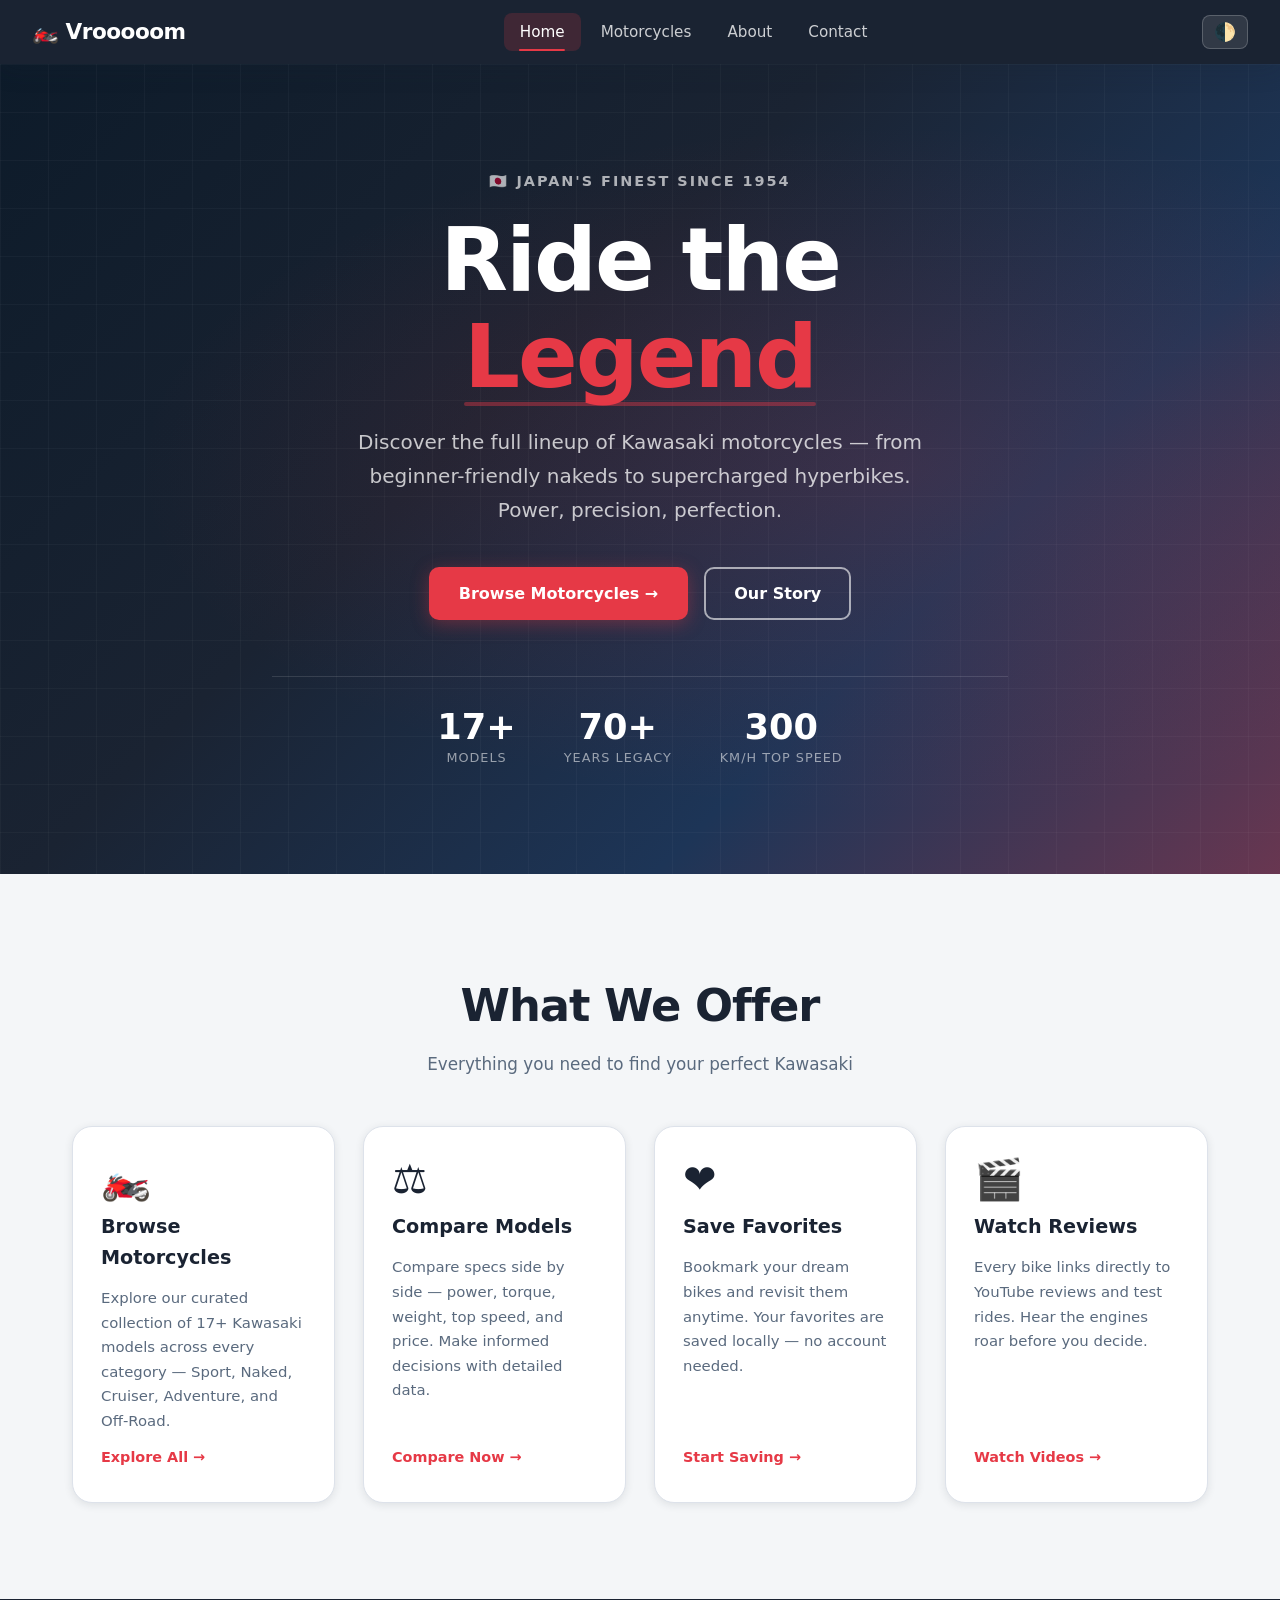
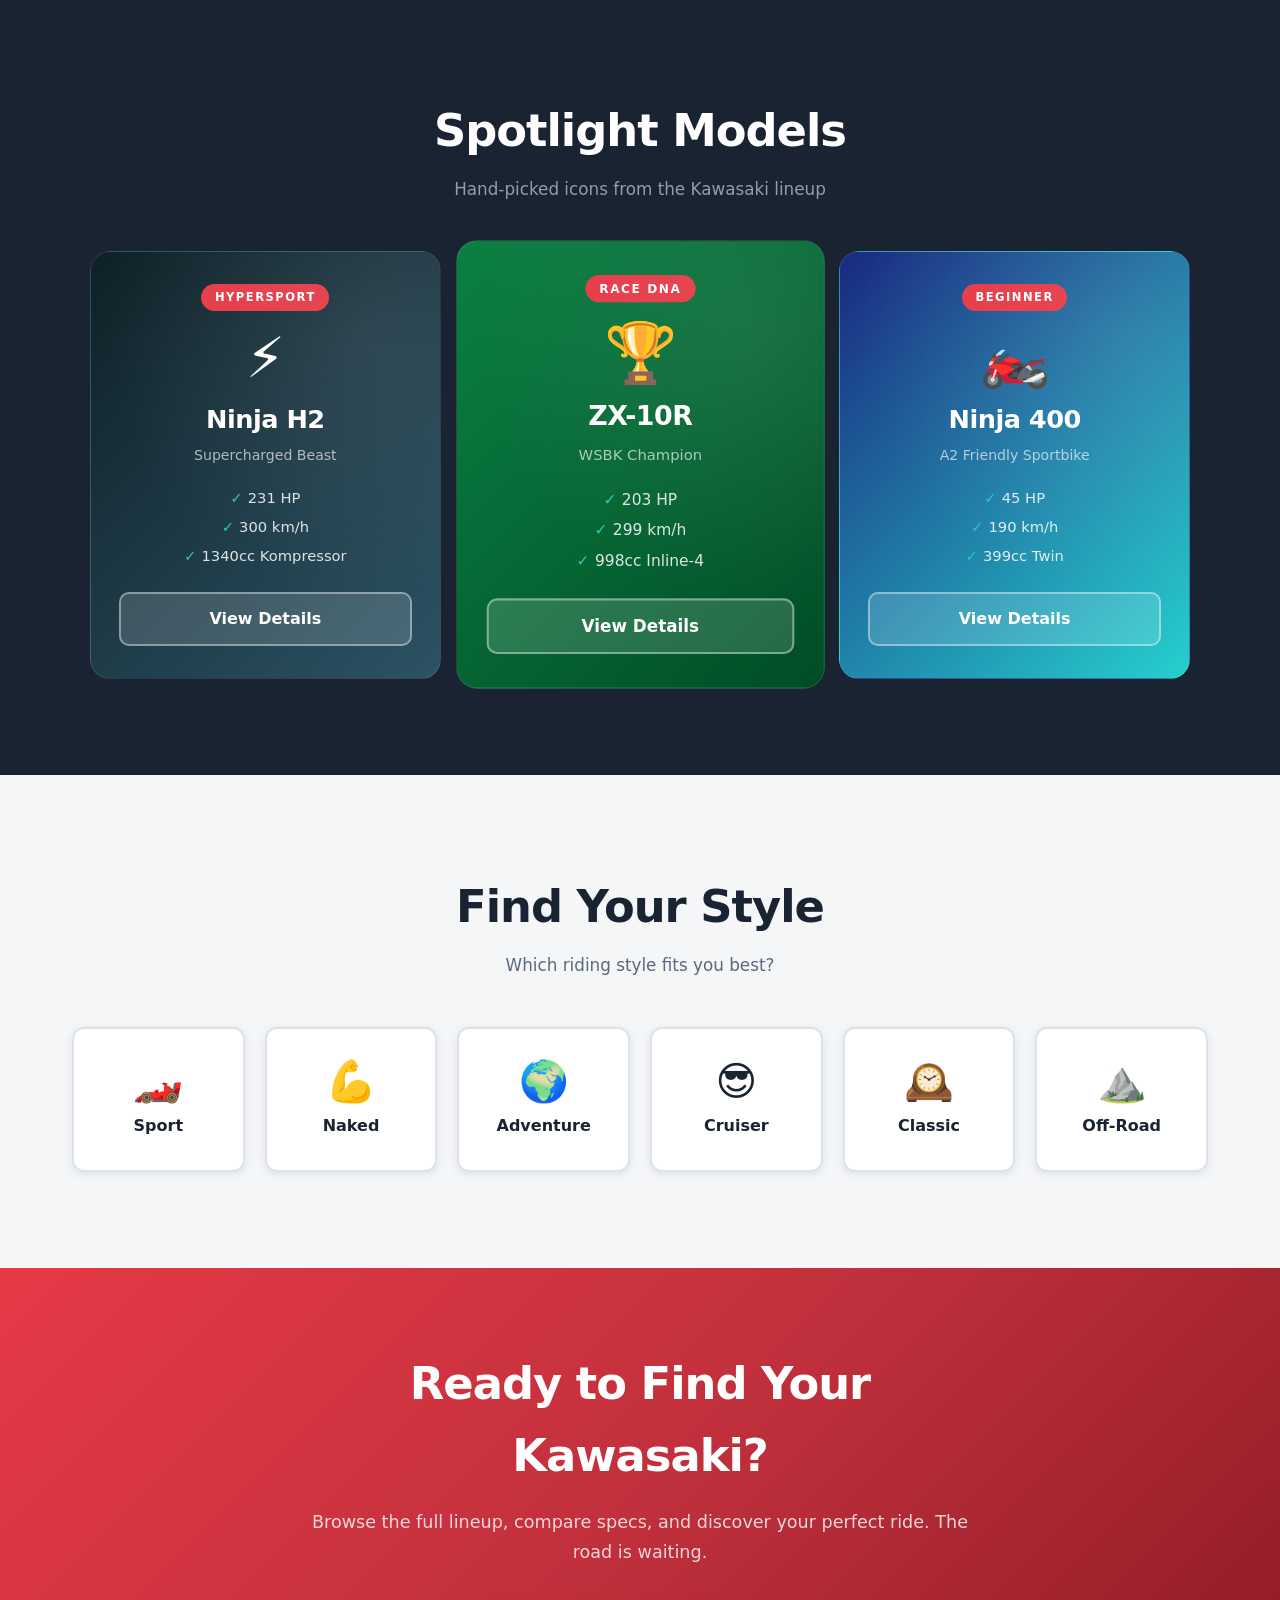
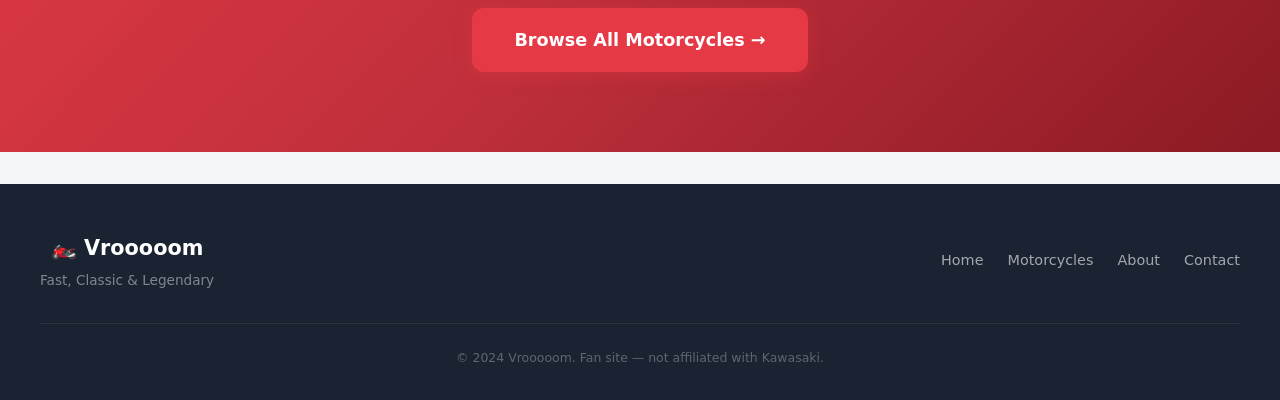
==== commit 968a6bfa: "feat(mobile): Hamburger-Menü für mobile Navigation" ====
--- a/openclaw-test/index.html
+++ b/openclaw-test/index.html
@@ -223,6 +223,13 @@
                 var expanded = navLinks.classList.toggle('nav-links-open');
                 hamburger.setAttribute('aria-expanded', expanded);
             });
+            // Close menu when a nav link is clicked
+            navLinks.querySelectorAll('.nav-link').forEach(function(link) {
+                link.addEventListener('click', function() {
+                    navLinks.classList.remove('nav-links-open');
+                    hamburger.setAttribute('aria-expanded', 'false');
+                });
+            });
         }
 
         // Category tiles → pass category filter via URL param
--- a/openclaw-test/styles.css
+++ b/openclaw-test/styles.css
@@ -1104,3 +1104,147 @@
         justify-content: center;
     }
 }
+
+/* ============================================================
+   HOVER ANIMATIONS — Landing Page Upgrade
+   Enhanced card hover, button press, link underline effects
+   ============================================================ */
+
+/* Stronger card hover: scale + shadow + border flash */
+.fact-card-clickable:hover,
+.fact-card-clickable:focus {
+    transform: translateY(-6px) scale(1.03) !important;
+    box-shadow: 0 18px 50px rgba(0, 0, 0, 0.25) !important;
+    border-color: var(--accent, #43b89c) !important;
+    outline: none;
+}
+
+/* Icon bounce on card hover */
+.fact-card-clickable:hover .card-icon,
+.fact-card-clickable:focus .card-icon {
+    transform: scale(1.18) rotate(-5deg);
+    display: inline-block;
+    transition: transform 0.3s cubic-bezier(.34,1.56,.64,1);
+}
+
+.card-icon { transition: transform 0.3s ease; }
+
+/* Card name color shift on hover */
+.fact-card-clickable:hover .card-name {
+    color: var(--accent, #43b89c);
+    transition: color 0.3s ease;
+}
+
+/* Quick-stat chips pop on hover */
+.qstat {
+    transition: transform 0.2s ease, box-shadow 0.2s ease, background 0.2s ease !important;
+}
+.fact-card-clickable:hover .qstat {
+    transform: translateY(-2px);
+    box-shadow: 0 4px 12px rgba(0,0,0,0.12);
+}
+
+/* Fav button */
+.fav-btn {
+    transition: transform 0.25s cubic-bezier(.34,1.56,.64,1), background 0.2s ease !important;
+}
+.fav-btn:hover {
+    transform: scale(1.30) rotate(10deg) !important;
+}
+.fav-btn:active { transform: scale(0.90) !important; }
+
+/* Badge hover */
+.badge {
+    transition: transform 0.2s ease, box-shadow 0.2s ease !important;
+}
+.badge:hover {
+    transform: scale(1.08);
+    box-shadow: 0 2px 8px rgba(0,0,0,0.15);
+}
+
+/* YouTube button — enhanced */
+.btn-youtube {
+    transition: all 0.3s ease !important;
+    position: relative;
+    overflow: hidden;
+}
+.btn-youtube::after {
+    content: '';
+    position: absolute;
+    inset: 0;
+    background: rgba(255,255,255,0.12);
+    opacity: 0;
+    transition: opacity 0.3s ease;
+}
+.btn-youtube:hover::after { opacity: 1; }
+.btn-youtube:hover {
+    transform: translateY(-3px) scale(1.04) !important;
+    box-shadow: 0 10px 30px rgba(255, 0, 0, 0.40) !important;
+}
+.btn-youtube:active { transform: scale(0.97) !important; }
+
+/* Modal fav button */
+.btn-modal-fav {
+    transition: all 0.3s cubic-bezier(.34,1.56,.64,1) !important;
+}
+.btn-modal-fav:hover {
+    transform: scale(1.06) !important;
+}
+.btn-modal-fav:active { transform: scale(0.95) !important; }
+
+/* Filter select focus */
+.filter-select {
+    transition: border-color 0.25s ease, box-shadow 0.25s ease !important;
+}
+.filter-select:focus {
+    box-shadow: 0 0 0 3px rgba(67, 184, 156, 0.20) !important;
+}
+
+/* Search input animated focus */
+.search-input {
+    transition: border-color 0.3s ease, box-shadow 0.3s ease, background 0.3s ease !important;
+}
+.search-input:focus {
+    box-shadow: 0 0 0 4px rgba(67, 184, 156, 0.18) !important;
+    background: #fff !important;
+}
+body.dark-mode .search-input:focus {
+    background: #1e293b !important;
+}
+
+/* Lang buttons */
+.lang-btn {
+    transition: all 0.25s ease !important;
+}
+.lang-btn:hover {
+    transform: translateY(-2px) scale(1.05);
+}
+
+/* Theme toggle */
+.theme-toggle {
+    transition: all 0.3s cubic-bezier(.34,1.56,.64,1) !important;
+}
+.theme-toggle:hover {
+    transform: rotate(20deg) scale(1.15) !important;
+}
+
+/* Clear filter btn */
+.btn-clear-filter {
+    transition: all 0.3s ease !important;
+}
+.btn-clear-filter:hover {
+    transform: scale(1.04) !important;
+}
+
+/* Comparison panel close button */
+.compare-close-btn,
+.compare-btn {
+    transition: all 0.3s ease !important;
+}
+.compare-close-btn:hover { transform: scale(1.08); }
+.compare-btn:hover { transform: scale(1.04); }
+
+/* Modal overlay fade-in smoother */
+.modal-content {
+    transition: transform 0.25s cubic-bezier(.34,1.56,.64,1), opacity 0.25s ease !important;
+}
--- a/openclaw-test/landing.css
+++ b/openclaw-test/landing.css
@@ -0,0 +1,1088 @@
+/* ============================================================
+   landing.css — Landing Page + Shared Styles
+   Color Palette:
+     Dark Navy:     #1a2332
+     Electric Red:  #e63946
+     Accent Green:  #2ec4b6
+     White:         #ffffff
+     Light Grey:    #f4f6f8
+     Dark Text:     #1a2332
+   ============================================================ */
+
+:root {
+    --navy:        #1a2332;
+    --red:         #e63946;
+    --red-dark:    #c0303c;
+    --teal:        #2ec4b6;
+    --white:       #ffffff;
+    --light:       #f4f6f8;
+    --mid-grey:    #dde2ea;
+    --text-dark:   #1a2332;
+    --text-muted:  #5a6a7e;
+    --shadow-sm:   0 2px 8px rgba(26,35,50,.10);
+    --shadow-md:   0 6px 24px rgba(26,35,50,.16);
+    --shadow-lg:   0 16px 48px rgba(26,35,50,.22);
+    --radius:      12px;
+    --radius-lg:   20px;
+    --transition:  all 0.3s ease;
+}
+
+/* Dark Mode overrides */
+body.dark-mode {
+    --light:      #0f1623;
+    --white:      #1a2332;
+    --text-dark:  #e8edf4;
+    --text-muted: #8a9bb0;
+    --mid-grey:   #2a3548;
+    --shadow-sm:  0 2px 8px rgba(0,0,0,.30);
+    --shadow-md:  0 6px 24px rgba(0,0,0,.40);
+    --shadow-lg:  0 16px 48px rgba(0,0,0,.50);
+}
+
+/* ============================================================
+   RESET / BASE
+   ============================================================ */
+*, *::before, *::after { box-sizing: border-box; margin: 0; padding: 0; }
+
+body {
+    font-family: 'Segoe UI', system-ui, -apple-system, sans-serif;
+    background: var(--light);
+    color: var(--text-dark);
+    line-height: 1.6;
+    transition: background 0.3s ease, color 0.3s ease;
+}
+
+a { text-decoration: none; color: inherit; }
+img { max-width: 100%; display: block; }
+
+/* ============================================================
+   TOP NAVBAR
+   ============================================================ */
+.top-navbar {
+    position: sticky;
+    top: 0;
+    z-index: 1000;
+    display: flex;
+    align-items: center;
+    gap: 1.5rem;
+    padding: 0 2rem;
+    height: 64px;
+    background: var(--navy);
+    box-shadow: var(--shadow-md);
+}
+
+.nav-brand { flex: 0 0 auto; }
+
+.nav-logo {
+    font-size: 1.35rem;
+    font-weight: 800;
+    color: var(--white);
+    letter-spacing: -0.5px;
+    transition: var(--transition);
+}
+.nav-logo:hover { color: var(--red); }
+
+.nav-links {
+    display: flex;
+    list-style: none;
+    gap: 0.25rem;
+    flex: 1 1 auto;
+    justify-content: center;
+}
+
+.nav-link {
+    display: block;
+    padding: 0.45rem 1rem;
+    border-radius: 8px;
+    color: rgba(255,255,255,0.78);
+    font-size: 0.95rem;
+    font-weight: 500;
+    position: relative;
+    transition: var(--transition);
+}
+
+.nav-link::after {
+    content: '';
+    position: absolute;
+    bottom: 0;
+    left: 50%;
+    width: 0;
+    height: 2px;
+    background: var(--red);
+    transform: translateX(-50%);
+    transition: width 0.3s ease;
+    border-radius: 1px;
+}
+
+.nav-link:hover {
+    color: var(--white);
+    background: rgba(255,255,255,0.08);
+}
+.nav-link:hover::after { width: 60%; }
+
+.nav-link-active {
+    color: var(--white);
+    background: rgba(230,57,70,0.18);
+}
+.nav-link-active::after { width: 60%; }
+
+.nav-controls { flex: 0 0 auto; margin-left: auto; }
+
+.nav-theme-btn {
+    background: rgba(255,255,255,0.10);
+    border: 1px solid rgba(255,255,255,0.20);
+    border-radius: 8px;
+    padding: 0.35rem 0.7rem;
+    font-size: 1.1rem;
+    cursor: pointer;
+    transition: var(--transition);
+    color: var(--white);
+}
+.nav-theme-btn:hover {
+    background: rgba(255,255,255,0.20);
+    transform: scale(1.08);
+}
+
+/* Hamburger (hidden by default, shown on mobile) */
+.nav-hamburger {
+    display: none;
+    background: none;
+    border: none;
+    color: var(--white);
+    font-size: 1.5rem;
+    cursor: pointer;
+    margin-left: auto;
+    /* min touch target */
+    min-width: 44px;
+    min-height: 44px;
+    padding: 0.4rem;
+    border-radius: 6px;
+    transition: var(--transition);
+    align-items: center;
+    justify-content: center;
+}
+.nav-hamburger:hover { background: rgba(255,255,255,0.10); }
+
+/* ============================================================
+   BUTTONS
+   ============================================================ */
+.btn {
+    display: inline-flex;
+    align-items: center;
+    justify-content: center;
+    gap: 0.4rem;
+    padding: 0.75rem 1.75rem;
+    border-radius: 10px;
+    font-size: 1rem;
+    font-weight: 600;
+    cursor: pointer;
+    border: 2px solid transparent;
+    transition: var(--transition);
+    white-space: nowrap;
+}
+
+.btn-primary {
+    background: var(--red);
+    color: var(--white);
+    box-shadow: 0 4px 18px rgba(230,57,70,0.35);
+}
+.btn-primary:hover {
+    background: var(--red-dark);
+    transform: translateY(-2px) scale(1.03);
+    box-shadow: 0 8px 28px rgba(230,57,70,0.45);
+}
+.btn-primary:active { transform: scale(0.98); }
+
+.btn-secondary {
+    background: transparent;
+    color: var(--white);
+    border-color: rgba(255,255,255,0.6);
+}
+.btn-secondary:hover {
+    background: rgba(255,255,255,0.12);
+    border-color: var(--white);
+    transform: translateY(-2px) scale(1.03);
+}
+
+.btn-spotlight {
+    background: rgba(255,255,255,0.15);
+    color: var(--white);
+    border-color: rgba(255,255,255,0.4);
+    width: 100%;
+    margin-top: 1rem;
+}
+.btn-spotlight:hover {
+    background: var(--red);
+    border-color: var(--red);
+    transform: translateY(-2px) scale(1.03);
+}
+
+.btn-large {
+    padding: 1rem 2.5rem;
+    font-size: 1.1rem;
+    border-radius: 12px;
+}
+
+/* ============================================================
+   HERO SECTION
+   ============================================================ */
+.hero {
+    position: relative;
+    min-height: 90vh;
+    display: flex;
+    align-items: center;
+    justify-content: center;
+    background:
+        linear-gradient(
+            135deg,
+            #0d1b2a 0%,
+            #1a2332 40%,
+            #1d3557 70%,
+            #e63946 150%
+        );
+    overflow: hidden;
+}
+
+/* Animated subtle grid pattern */
+.hero::before {
+    content: '';
+    position: absolute;
+    inset: 0;
+    background-image:
+        linear-gradient(rgba(255,255,255,0.03) 1px, transparent 1px),
+        linear-gradient(90deg, rgba(255,255,255,0.03) 1px, transparent 1px);
+    background-size: 48px 48px;
+    pointer-events: none;
+}
+
+.hero-overlay {
+    position: absolute;
+    inset: 0;
+    background: radial-gradient(ellipse at 70% 50%, rgba(230,57,70,0.15) 0%, transparent 60%);
+    pointer-events: none;
+}
+
+.hero-content {
+    position: relative;
+    z-index: 2;
+    text-align: center;
+    padding: 2rem;
+    max-width: 800px;
+    width: 100%;
+}
+
+.hero-tagline {
+    font-size: 0.9rem;
+    font-weight: 600;
+    letter-spacing: 2px;
+    text-transform: uppercase;
+    color: rgba(255,255,255,0.65);
+    margin-bottom: 1.2rem;
+}
+
+.hero-title {
+    font-size: clamp(2.8rem, 7vw, 5.5rem);
+    font-weight: 900;
+    line-height: 1.1;
+    color: var(--white);
+    letter-spacing: -2px;
+    margin-bottom: 1.2rem;
+}
+
+.hero-accent {
+    color: var(--red);
+    position: relative;
+}
+.hero-accent::after {
+    content: '';
+    position: absolute;
+    left: 0;
+    bottom: 2px;
+    width: 100%;
+    height: 4px;
+    background: var(--red);
+    border-radius: 2px;
+    opacity: 0.4;
+}
+
+.hero-subtitle {
+    font-size: clamp(1rem, 2.5vw, 1.25rem);
+    color: rgba(255,255,255,0.75);
+    max-width: 600px;
+    margin: 0 auto 2.5rem;
+    line-height: 1.7;
+}
+
+.hero-cta-group {
+    display: flex;
+    gap: 1rem;
+    justify-content: center;
+    flex-wrap: wrap;
+    margin-bottom: 3.5rem;
+}
+
+.hero-stats {
+    display: flex;
+    gap: 3rem;
+    justify-content: center;
+    flex-wrap: wrap;
+    padding-top: 2rem;
+    border-top: 1px solid rgba(255,255,255,0.12);
+}
+
+.hero-stat {
+    display: flex;
+    flex-direction: column;
+    align-items: center;
+    gap: 0.2rem;
+}
+
+.hero-stat-num {
+    font-size: 2.2rem;
+    font-weight: 900;
+    color: var(--white);
+    line-height: 1;
+}
+
+.hero-stat-label {
+    font-size: 0.8rem;
+    font-weight: 500;
+    color: rgba(255,255,255,0.55);
+    text-transform: uppercase;
+    letter-spacing: 1px;
+}
+
+/* ============================================================
+   SECTION HEADERS
+   ============================================================ */
+.features-header {
+    text-align: center;
+    margin-bottom: 3rem;
+}
+
+.section-title {
+    font-size: clamp(1.8rem, 4vw, 2.8rem);
+    font-weight: 800;
+    color: var(--text-dark);
+    letter-spacing: -1px;
+    margin-bottom: 0.6rem;
+}
+
+.section-subtitle {
+    font-size: 1.05rem;
+    color: var(--text-muted);
+}
+
+/* ============================================================
+   FEATURES SECTION (4 cards)
+   ============================================================ */
+.features-section {
+    padding: 6rem 2rem;
+    background: var(--light);
+    max-width: 1200px;
+    margin: 0 auto;
+}
+
+.features-grid {
+    display: grid;
+    grid-template-columns: repeat(auto-fit, minmax(240px, 1fr));
+    gap: 1.75rem;
+}
+
+.feature-card {
+    background: var(--white);
+    border-radius: var(--radius-lg);
+    padding: 2rem 1.75rem;
+    box-shadow: var(--shadow-sm);
+    border: 1px solid var(--mid-grey);
+    display: flex;
+    flex-direction: column;
+    gap: 0.8rem;
+    transition: var(--transition);
+    cursor: default;
+}
+
+.feature-card:hover {
+    transform: translateY(-6px) scale(1.02);
+    box-shadow: var(--shadow-lg);
+    border-color: var(--red);
+}
+
+.feature-icon {
+    font-size: 2.5rem;
+    line-height: 1;
+}
+
+.feature-title {
+    font-size: 1.2rem;
+    font-weight: 700;
+    color: var(--text-dark);
+}
+
+.feature-desc {
+    font-size: 0.93rem;
+    color: var(--text-muted);
+    line-height: 1.65;
+    flex: 1;
+}
+
+.feature-link {
+    font-size: 0.9rem;
+    font-weight: 700;
+    color: var(--red);
+    display: inline-block;
+    position: relative;
+    transition: var(--transition);
+    padding-bottom: 1px;
+    width: fit-content;
+}
+
+.feature-link::after {
+    content: '';
+    position: absolute;
+    bottom: 0;
+    left: 0;
+    width: 0;
+    height: 2px;
+    background: var(--red);
+    transition: width 0.3s ease;
+}
+
+.feature-link:hover::after { width: 100%; }
+.feature-link:hover { color: var(--red-dark); }
+
+/* ============================================================
+   SPOTLIGHT SECTION
+   ============================================================ */
+.spotlight-section {
+    padding: 6rem 2rem;
+    background: var(--navy);
+}
+
+.spotlight-section .section-title { color: var(--white); }
+.spotlight-section .section-subtitle { color: rgba(255,255,255,0.55); }
+
+.spotlight-grid {
+    display: grid;
+    grid-template-columns: repeat(auto-fit, minmax(260px, 1fr));
+    gap: 1.5rem;
+    max-width: 1100px;
+    margin: 0 auto;
+}
+
+.spotlight-card {
+    background: linear-gradient(135deg, #var(--g1,1a2332), #var(--g2,2c3548));
+    background-image: linear-gradient(135deg, #var(--g1), #var(--g2));
+    /* Use CSS custom props from inline style */
+    background: linear-gradient(135deg, var(--g1-color, #1a2332), var(--g2-color, #2c3548));
+    border-radius: var(--radius-lg);
+    padding: 2rem 1.75rem;
+    color: var(--white);
+    display: flex;
+    flex-direction: column;
+    align-items: center;
+    text-align: center;
+    position: relative;
+    overflow: hidden;
+    border: 1px solid rgba(255,255,255,0.10);
+    transition: var(--transition);
+    /* Gradient from inline --g1/--g2 vars on the element */
+}
+
+/* Override: use the inline CSS variable approach */
+.spotlight-card {
+    background: linear-gradient(135deg, var(--g1), var(--g2));
+}
+
+.spotlight-card:hover {
+    transform: translateY(-8px) scale(1.03);
+    box-shadow: 0 20px 60px rgba(0,0,0,0.4);
+    border-color: var(--red);
+}
+
+.spotlight-card::before {
+    content: '';
+    position: absolute;
+    inset: 0;
+    background: radial-gradient(circle at 80% 20%, rgba(255,255,255,0.08) 0%, transparent 60%);
+    pointer-events: none;
+}
+
+.spotlight-card-center {
+    transform: scale(1.05);
+}
+.spotlight-card-center:hover {
+    transform: translateY(-8px) scale(1.08);
+}
+
+.spotlight-badge {
+    background: var(--red);
+    color: var(--white);
+    font-size: 0.72rem;
+    font-weight: 700;
+    letter-spacing: 1.5px;
+    text-transform: uppercase;
+    padding: 0.25rem 0.85rem;
+    border-radius: 20px;
+    margin-bottom: 1.2rem;
+}
+
+.spotlight-icon {
+    font-size: 3.5rem;
+    margin-bottom: 0.8rem;
+    line-height: 1;
+}
+
+.spotlight-name {
+    font-size: 1.6rem;
+    font-weight: 900;
+    letter-spacing: -0.5px;
+    margin-bottom: 0.3rem;
+}
+
+.spotlight-sub {
+    font-size: 0.88rem;
+    color: rgba(255,255,255,0.65);
+    margin-bottom: 1.2rem;
+}
+
+.spotlight-specs {
+    list-style: none;
+    display: flex;
+    flex-direction: column;
+    gap: 0.35rem;
+    font-size: 0.92rem;
+    color: rgba(255,255,255,0.85);
+    width: 100%;
+    margin-bottom: 0.5rem;
+}
+
+.spotlight-specs li::before {
+    content: '✓ ';
+    color: var(--teal);
+    font-weight: 700;
+}
+
+/* ============================================================
+   CATEGORIES SECTION
+   ============================================================ */
+.categories-section {
+    padding: 6rem 2rem;
+    background: var(--light);
+    max-width: 1200px;
+    margin: 0 auto;
+}
+
+.categories-grid {
+    display: grid;
+    grid-template-columns: repeat(auto-fit, minmax(160px, 1fr));
+    gap: 1.25rem;
+}
+
+.category-tile {
+    background: var(--white);
+    border-radius: var(--radius);
+    padding: 2rem 1rem;
+    display: flex;
+    flex-direction: column;
+    align-items: center;
+    gap: 0.75rem;
+    border: 2px solid var(--mid-grey);
+    box-shadow: var(--shadow-sm);
+    transition: var(--transition);
+    cursor: pointer;
+}
+
+.category-tile:hover {
+    transform: translateY(-5px) scale(1.04);
+    border-color: var(--red);
+    box-shadow: var(--shadow-md);
+    background: rgba(230,57,70,0.04);
+}
+
+.category-tile-icon {
+    font-size: 2.5rem;
+    line-height: 1;
+}
+
+.category-tile-name {
+    font-size: 1rem;
+    font-weight: 700;
+    color: var(--text-dark);
+}
+
+/* ============================================================
+   CTA BANNER
+   ============================================================ */
+.cta-banner {
+    background: linear-gradient(135deg, var(--red) 0%, #c0303c 50%, #8b1a24 100%);
+    padding: 5rem 2rem;
+    text-align: center;
+}
+
+.cta-content { max-width: 700px; margin: 0 auto; }
+
+.cta-title {
+    font-size: clamp(1.8rem, 4vw, 2.8rem);
+    font-weight: 900;
+    color: var(--white);
+    margin-bottom: 1rem;
+    letter-spacing: -1px;
+}
+
+.cta-text {
+    font-size: 1.1rem;
+    color: rgba(255,255,255,0.80);
+    margin-bottom: 2.5rem;
+    line-height: 1.7;
+}
+
+/* ============================================================
+   SITE FOOTER
+   ============================================================ */
+.site-footer {
+    background: var(--navy);
+    padding: 3rem 2rem 2rem;
+}
+
+.footer-inner {
+    max-width: 1200px;
+    margin: 0 auto;
+    display: flex;
+    flex-wrap: wrap;
+    gap: 2rem;
+    align-items: center;
+    justify-content: space-between;
+}
+
+.footer-logo {
+    font-size: 1.3rem;
+    font-weight: 800;
+    color: var(--white);
+    display: block;
+    margin-bottom: 0.3rem;
+}
+
+.footer-tagline {
+    font-size: 0.85rem;
+    color: rgba(255,255,255,0.45);
+}
+
+.footer-nav {
+    display: flex;
+    gap: 1.5rem;
+    flex-wrap: wrap;
+}
+
+.footer-link {
+    font-size: 0.9rem;
+    color: rgba(255,255,255,0.6);
+    transition: var(--transition);
+    position: relative;
+    padding-bottom: 2px;
+}
+
+.footer-link::after {
+    content: '';
+    position: absolute;
+    bottom: 0;
+    left: 0;
+    width: 0;
+    height: 1.5px;
+    background: var(--red);
+    transition: width 0.3s ease;
+}
+
+.footer-link:hover {
+    color: var(--white);
+}
+.footer-link:hover::after { width: 100%; }
+
+.footer-copy {
+    font-size: 0.78rem;
+    color: rgba(255,255,255,0.30);
+    width: 100%;
+    text-align: center;
+    padding-top: 1.5rem;
+    border-top: 1px solid rgba(255,255,255,0.08);
+}
+
+/* ============================================================
+   ABOUT PAGE
+   ============================================================ */
+.page-hero {
+    background: linear-gradient(135deg, var(--navy) 0%, #1d3557 100%);
+    padding: 5rem 2rem 4rem;
+    text-align: center;
+    color: var(--white);
+}
+
+.page-hero-title {
+    font-size: clamp(2rem, 5vw, 3.5rem);
+    font-weight: 900;
+    letter-spacing: -1.5px;
+    margin-bottom: 1rem;
+}
+
+.page-hero-subtitle {
+    font-size: 1.1rem;
+    color: rgba(255,255,255,0.70);
+    max-width: 560px;
+    margin: 0 auto;
+}
+
+.page-content {
+    max-width: 900px;
+    margin: 0 auto;
+    padding: 5rem 2rem;
+}
+
+.about-grid {
+    display: grid;
+    grid-template-columns: repeat(auto-fit, minmax(280px, 1fr));
+    gap: 2rem;
+    margin-bottom: 4rem;
+}
+
+.about-card {
+    background: var(--white);
+    border-radius: var(--radius-lg);
+    padding: 2rem;
+    border: 1px solid var(--mid-grey);
+    box-shadow: var(--shadow-sm);
+    transition: var(--transition);
+}
+
+.about-card:hover {
+    transform: translateY(-4px);
+    box-shadow: var(--shadow-md);
+    border-color: var(--red);
+}
+
+.about-card-icon { font-size: 2rem; margin-bottom: 0.8rem; }
+.about-card-title { font-size: 1.15rem; font-weight: 700; margin-bottom: 0.5rem; color: var(--text-dark); }
+.about-card-text { font-size: 0.93rem; color: var(--text-muted); line-height: 1.65; }
+
+.timeline {
+    border-left: 3px solid var(--red);
+    padding-left: 2rem;
+    display: flex;
+    flex-direction: column;
+    gap: 2rem;
+    margin-top: 2rem;
+}
+
+.timeline-item { position: relative; }
+.timeline-item::before {
+    content: '';
+    position: absolute;
+    left: -2.6rem;
+    top: 0.35rem;
+    width: 14px;
+    height: 14px;
+    border-radius: 50%;
+    background: var(--red);
+    border: 3px solid var(--light);
+    box-shadow: 0 0 0 2px var(--red);
+}
+
+.timeline-year {
+    font-size: 0.8rem;
+    font-weight: 700;
+    color: var(--red);
+    letter-spacing: 1px;
+    text-transform: uppercase;
+    margin-bottom: 0.25rem;
+}
+
+.timeline-text {
+    font-size: 0.95rem;
+    color: var(--text-muted);
+    line-height: 1.6;
+}
+.timeline-text strong { color: var(--text-dark); }
+
+/* ============================================================
+   CONTACT PAGE
+   ============================================================ */
+.contact-grid {
+    display: grid;
+    grid-template-columns: 1fr 1.4fr;
+    gap: 3rem;
+    align-items: start;
+}
+
+@media (max-width: 720px) {
+    .contact-grid { grid-template-columns: 1fr; }
+}
+
+.contact-info-card {
+    background: var(--white);
+    border-radius: var(--radius-lg);
+    padding: 2rem;
+    border: 1px solid var(--mid-grey);
+    box-shadow: var(--shadow-sm);
+    display: flex;
+    flex-direction: column;
+    gap: 1.5rem;
+}
+
+.contact-info-item {
+    display: flex;
+    align-items: flex-start;
+    gap: 1rem;
+}
+
+.contact-info-icon {
+    font-size: 1.5rem;
+    flex-shrink: 0;
+    width: 2.5rem;
+    height: 2.5rem;
+    background: rgba(230,57,70,0.10);
+    border-radius: 8px;
+    display: flex;
+    align-items: center;
+    justify-content: center;
+}
+
+.contact-info-label { font-size: 0.78rem; font-weight: 600; color: var(--text-muted); text-transform: uppercase; letter-spacing: 0.5px; }
+.contact-info-value { font-size: 0.95rem; color: var(--text-dark); font-weight: 500; }
+
+/* Form */
+.contact-form-card {
+    background: var(--white);
+    border-radius: var(--radius-lg);
+    padding: 2.5rem;
+    border: 1px solid var(--mid-grey);
+    box-shadow: var(--shadow-sm);
+}
+
+.form-title {
+    font-size: 1.3rem;
+    font-weight: 700;
+    color: var(--text-dark);
+    margin-bottom: 1.5rem;
+}
+
+.form-group {
+    margin-bottom: 1.25rem;
+}
+
+.form-label {
+    display: block;
+    font-size: 0.85rem;
+    font-weight: 600;
+    color: var(--text-dark);
+    margin-bottom: 0.4rem;
+}
+
+.form-input,
+.form-textarea,
+.form-select {
+    width: 100%;
+    padding: 0.75rem 1rem;
+    border: 1.5px solid var(--mid-grey);
+    border-radius: 8px;
+    font-size: 0.95rem;
+    font-family: inherit;
+    color: var(--text-dark);
+    background: var(--light);
+    transition: var(--transition);
+    outline: none;
+}
+
+.form-input:focus,
+.form-textarea:focus,
+.form-select:focus {
+    border-color: var(--red);
+    box-shadow: 0 0 0 3px rgba(230,57,70,0.12);
+    background: var(--white);
+}
+
+.form-textarea {
+    resize: vertical;
+    min-height: 130px;
+}
+
+.form-row {
+    display: grid;
+    grid-template-columns: 1fr 1fr;
+    gap: 1rem;
+}
+
+@media (max-width: 480px) {
+    .form-row { grid-template-columns: 1fr; }
+}
+
+.btn-submit {
+    background: var(--red);
+    color: var(--white);
+    border: none;
+    border-radius: 10px;
+    padding: 0.85rem 2rem;
+    font-size: 1rem;
+    font-weight: 700;
+    cursor: pointer;
+    width: 100%;
+    transition: var(--transition);
+    box-shadow: 0 4px 18px rgba(230,57,70,0.30);
+}
+
+.btn-submit:hover {
+    background: var(--red-dark);
+    transform: translateY(-2px);
+    box-shadow: 0 8px 28px rgba(230,57,70,0.40);
+}
+
+.btn-submit:active { transform: scale(0.98); }
+
+.form-success {
+    display: none;
+    background: rgba(46,196,182,0.12);
+    border: 1.5px solid var(--teal);
+    border-radius: 10px;
+    padding: 1.25rem;
+    text-align: center;
+    color: var(--text-dark);
+    font-weight: 600;
+    margin-top: 1rem;
+}
+
+/* ============================================================
+   SHARED UTILITY
+   ============================================================ */
+.container-narrow { max-width: 900px; margin: 0 auto; padding: 0 1rem; }
+
+/* ============================================================
+   RESPONSIVE — MOBILE
+   ============================================================ */
+@media (max-width: 768px) {
+    .top-navbar { padding: 0 1rem; }
+
+    .nav-hamburger { display: block; }
+
+    .nav-links {
+        /* Slide-down animation via max-height trick */
+        position: absolute;
+        top: 64px;
+        left: 0;
+        right: 0;
+        background: var(--navy);
+        flex-direction: column;
+        padding: 0 1rem;
+        gap: 0.25rem;
+        box-shadow: var(--shadow-md);
+        border-top: 1px solid rgba(255,255,255,0.10);
+        z-index: 999;
+        max-height: 0;
+        overflow: hidden;
+        transition: max-height 0.3s ease, padding 0.3s ease;
+        display: flex;
+    }
+
+    .nav-links.nav-links-open {
+        max-height: 320px;
+        padding: 1rem;
+    }
+
+    .nav-link { padding: 0.75rem 1rem; border-radius: 8px; }
+
+    .hero { min-height: 80vh; }
+
+    .hero-stats { gap: 2rem; }
+
+    .hero-cta-group { flex-direction: column; align-items: center; }
+
+    .features-section,
+    .categories-section {
+        padding: 4rem 1rem;
+    }
+
+    .spotlight-section { padding: 4rem 1rem; }
+
+    .spotlight-card-center { transform: scale(1.0); }
+    .spotlight-card-center:hover { transform: translateY(-8px) scale(1.03); }
+
+    .footer-inner { flex-direction: column; align-items: flex-start; }
+
+    .page-content { padding: 3rem 1rem; }
+}
+
+@media (max-width: 480px) {
+    .hero-title { letter-spacing: -1px; }
+    .features-grid { grid-template-columns: 1fr; }
+    .spotlight-grid { grid-template-columns: 1fr; }
+    .categories-grid { grid-template-columns: repeat(2, 1fr); }
+}
+
+/* ============================================================
+   RESPONSIVE DESIGN TWEAKS — Extra Polish
+   ============================================================ */
+
+/* Very small screens */
+@media (max-width: 360px) {
+    .hero-title { font-size: 2.2rem; letter-spacing: -0.5px; }
+    .hero-stat-num { font-size: 1.8rem; }
+    .hero-stats { gap: 1.5rem; }
+    .top-navbar { padding: 0 0.75rem; }
+    .btn { padding: 0.65rem 1.25rem; font-size: 0.9rem; }
+}
+
+/* Tablet adjustments */
+@media (min-width: 769px) and (max-width: 1024px) {
+    .spotlight-grid { grid-template-columns: repeat(3, 1fr); }
+    .features-grid  { grid-template-columns: repeat(2, 1fr); }
+    .categories-grid { grid-template-columns: repeat(3, 1fr); }
+}
+
+/* Print */
+@media print {
+    .top-navbar, .site-footer, .hero-cta-group, .cta-banner { display: none; }
+    body { background: #fff; color: #000; }
+}
+
+/* Focus-visible for keyboard navigation */
+.btn:focus-visible,
+.nav-link:focus-visible,
+.category-tile:focus-visible,
+.feature-card:focus-visible {
+    outline: 3px solid var(--red);
+    outline-offset: 3px;
+}
+
+/* Dark mode for about/contact cards */
+body.dark-mode .about-card,
+body.dark-mode .contact-info-card,
+body.dark-mode .contact-form-card,
+body.dark-mode .faq-item {
+    background: #1a2332;
+    border-color: #2a3548;
+}
+
+body.dark-mode .form-input,
+body.dark-mode .form-textarea,
+body.dark-mode .form-select {
+    background: #0f1623;
+    border-color: #2a3548;
+    color: #e8edf4;
+}
+
+body.dark-mode .form-input:focus,
+body.dark-mode .form-textarea:focus,
+body.dark-mode .form-select:focus {
+    background: #1a2332;
+}
+
+body.dark-mode .timeline-item::before {
+    border-color: #0f1623;
+}
+
+/* Smooth scroll for the whole page */
+html {
+    scroll-behavior: smooth;
+}
+
+/* Improved hero gradient animation on reduced-motion */
+@media (prefers-reduced-motion: reduce) {
+    * { transition: none !important; animation: none !important; }
+}
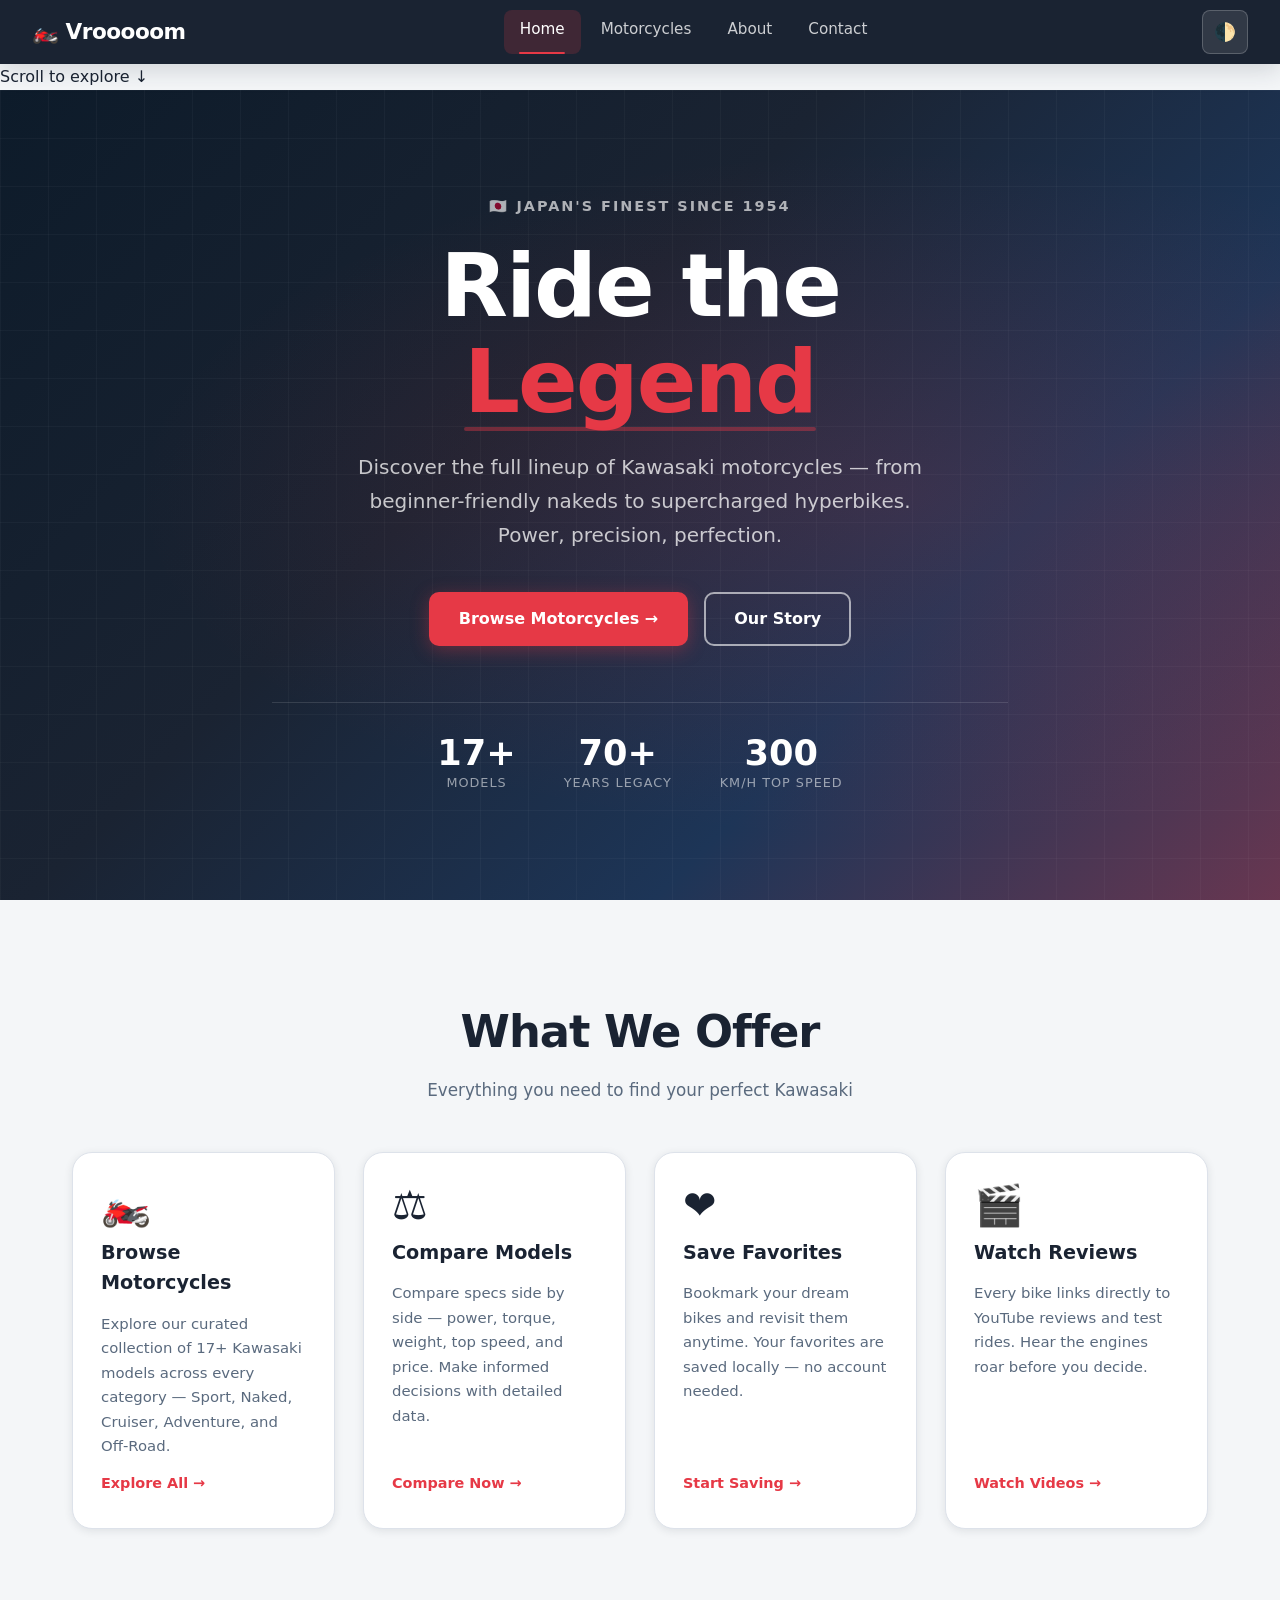
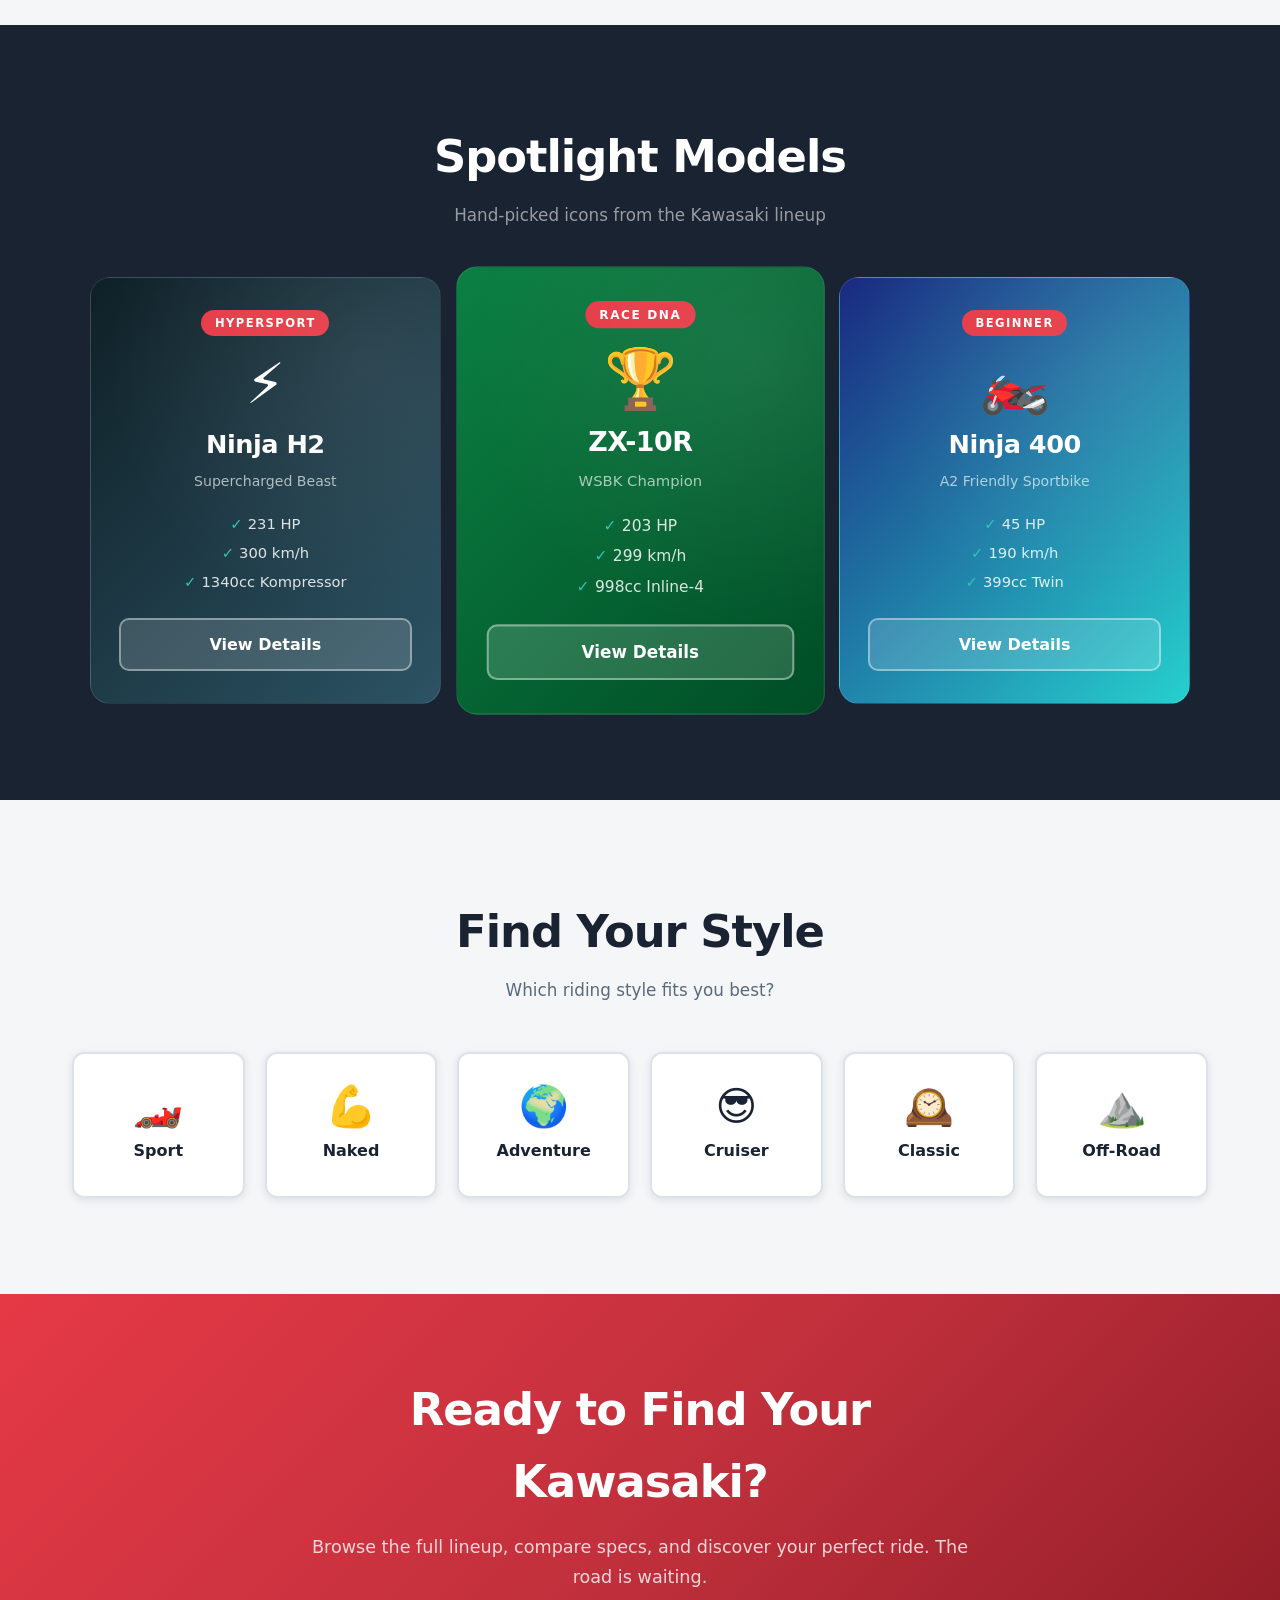
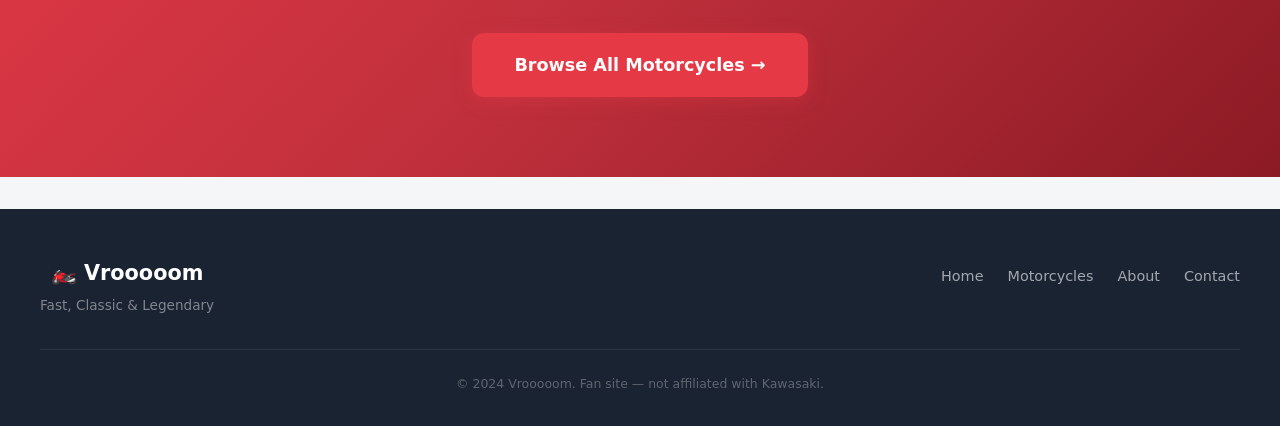
==== commit 33c16a67: "fix(meta): OG-Tags und Description-Meta fuer index.html hinzugefuegt" ====
--- a/openclaw-test/index.html
+++ b/openclaw-test/index.html
@@ -3,6 +3,10 @@
 <head>
     <meta charset="UTF-8">
     <meta name="viewport" content="width=device-width, initial-scale=1.0">
+    <meta name="description" content="Vrooooom — Browse the full lineup of Kawasaki motorcycles. Compare specs, save favorites, and discover your perfect ride.">
+    <meta property="og:title" content="Vrooooom - Kawasaki Motorcycles">
+    <meta property="og:description" content="Browse 17+ Kawasaki models — Sport, Naked, Cruiser, Adventure, and Off-Road. Power, precision, perfection.">
+    <meta property="og:type" content="website">
     <title>Vrooooom - Kawasaki Motorcycles</title>
     <link rel="stylesheet" href="styles.css">
     <link rel="stylesheet" href="landing.css">
@@ -24,6 +28,12 @@
             <button class="theme-toggle nav-theme-btn" id="themeToggle" onclick="toggleDarkMode()" aria-label="Toggle dark mode" title="Toggle Dark/Light Mode">🌓</button>
         </div>
     </nav>
+
+    <!-- SCROLL TO EXPLORE HINT -->
+    <div class="scroll-hint" id="scrollHint" aria-hidden="true">
+        <span class="scroll-hint-text">Scroll to explore</span>
+        <span class="scroll-hint-arrow">&#8595;</span>
+    </div>
 
     <!-- HERO SECTION -->
     <section class="hero" aria-label="Hero Banner">
@@ -233,9 +243,33 @@
         }
 
         // Category tiles → pass category filter via URL param
-        document.querySelectorAll('a.category-tile').forEach(function(tile) {
-            tile.addEventListener('click', function(e) {
-                // Allow normal navigation — motorcycles.html reads param on load
+        // (Navigation handled natively — motorcycles.html reads param on load)
+
+        // Scroll-to-explore hint: hide after user scrolls
+        (function() {
+            var hint = document.getElementById('scrollHint');
+            if (!hint) return;
+            var hidden = false;
+            function onScroll() {
+                if (!hidden && window.scrollY > 80) {
+                    hidden = true;
+                    hint.classList.add('scroll-hint-hidden');
+                    window.removeEventListener('scroll', onScroll);
+                }
+            }
+            window.addEventListener('scroll', onScroll, { passive: true });
+        })();
+
+        // Ripple effect on all .btn elements
+        document.querySelectorAll('.btn').forEach(function(btn) {
+            btn.addEventListener('click', function(e) {
+                var ripple = document.createElement('span');
+                ripple.className = 'btn-ripple';
+                var rect = btn.getBoundingClientRect();
+                ripple.style.left = (e.clientX - rect.left) + 'px';
+                ripple.style.top = (e.clientY - rect.top) + 'px';
+                btn.appendChild(ripple);
+                setTimeout(function() { ripple.remove(); }, 600);
             });
         });
     </script>
--- a/openclaw-test/styles.css
+++ b/openclaw-test/styles.css
@@ -321,13 +321,31 @@
 
 /* ==========================================
    BIKES GRID
+   Desktop: 3 columns | Tablet: 2 columns | Mobile: 1 column
    ========================================== */
 .facts {
     display: grid;
-    grid-template-columns: repeat(auto-fill, minmax(300px, 1fr));
+    /* Desktop: 3 columns */
+    grid-template-columns: repeat(3, 1fr);
     gap: 22px;
     margin-bottom: 36px;
     animation: fadeInUp 0.6s ease both;
+}
+
+/* Tablet: 2 columns (768–1024px) */
+@media (max-width: 1024px) {
+    .facts {
+        grid-template-columns: repeat(2, 1fr);
+        gap: 18px;
+    }
+}
+
+/* Mobile: 1 column (<768px) */
+@media (max-width: 768px) {
+    .facts {
+        grid-template-columns: 1fr;
+        gap: 14px;
+    }
 }
 
 /* ==========================================
@@ -859,6 +877,140 @@
     border-color: #f48fb1;
     color: #c2185b;
     transform: translateY(-2px);
+}
+
+/* ==========================================
+   COMPARE BAR (Sticky)
+   ========================================== */
+.compare-bar {
+    position: fixed;
+    bottom: 0;
+    left: 0;
+    right: 0;
+    background: var(--header-bg);
+    border-top: 2px solid var(--primary);
+    box-shadow: 0 -4px 20px rgba(0,0,0,0.15);
+    z-index: 900;
+    padding: 12px 20px;
+    transition: transform 0.3s ease, background var(--transition);
+}
+
+.compare-bar[hidden] { display: none; }
+
+.compare-bar-inner {
+    display: flex;
+    align-items: center;
+    gap: 12px;
+    max-width: 1100px;
+    margin: 0 auto;
+    flex-wrap: wrap;
+}
+
+.compare-bar-label {
+    font-size: 0.9em;
+    font-weight: 700;
+    color: var(--text-primary);
+    white-space: nowrap;
+}
+
+.compare-bar-bikes {
+    display: flex;
+    gap: 8px;
+    flex: 1;
+    flex-wrap: wrap;
+}
+
+.compare-chip {
+    background: var(--input-bg);
+    border: 1.5px solid var(--primary);
+    border-radius: 20px;
+    padding: 4px 10px;
+    font-size: 0.82em;
+    font-weight: 600;
+    color: var(--text-primary);
+    display: flex;
+    align-items: center;
+    gap: 4px;
+}
+
+.compare-bar-actions {
+    display: flex;
+    gap: 8px;
+    flex-shrink: 0;
+}
+
+.compare-btn {
+    background: var(--primary);
+    color: white;
+    border: none;
+    border-radius: 8px;
+    padding: 8px 18px;
+    font-size: 0.9em;
+    font-weight: 700;
+    cursor: pointer;
+    min-height: 44px;
+    transition: background 0.2s ease, transform 0.2s ease;
+}
+
+.compare-btn:disabled {
+    opacity: 0.5;
+    cursor: not-allowed;
+}
+
+.compare-btn:not(:disabled):hover {
+    background: var(--primary-dark);
+    transform: scale(1.04);
+}
+
+.compare-close-btn {
+    background: #fff0f0;
+    border: 2px solid #ffcdd2;
+    border-radius: 8px;
+    padding: 8px 14px;
+    font-size: 1em;
+    font-weight: 700;
+    color: #e53935;
+    cursor: pointer;
+    min-height: 44px;
+    min-width: 44px;
+    transition: background 0.2s ease, transform 0.2s ease;
+}
+
+.compare-close-btn:hover {
+    background: #e53935;
+    color: white;
+    border-color: #e53935;
+    transform: scale(1.08);
+}
+
+/* Compare bar: compact on mobile */
+@media (max-width: 768px) {
+    .compare-bar {
+        padding: 8px 12px;
+    }
+
+    .compare-bar-inner {
+        gap: 8px;
+    }
+
+    .compare-bar-label {
+        font-size: 0.8em;
+    }
+
+    .compare-bar-bikes {
+        /* show chips compactly */
+        flex: 0 0 auto;
+    }
+
+    .compare-btn {
+        font-size: 0.82em;
+        padding: 6px 12px;
+    }
+
+    .compare-chip {
+        font-size: 0.75em;
+        padding: 3px 8px;
+    }
 }
 
 /* ==========================================
@@ -1012,23 +1164,37 @@
         padding: 24px 16px;
     }
 
-    .facts {
-        grid-template-columns: repeat(auto-fill, minmax(260px, 1fr));
-        gap: 16px;
-    }
+    /* .facts already handled above in responsive grid section */
 
     .filter-row {
-        gap: 8px;
+        flex-direction: column;
+        gap: 10px;
     }
 
     .filter-group {
         flex-direction: column;
         align-items: flex-start;
         gap: 3px;
+        width: 100%;
     }
 
     .filter-select {
         width: 100%;
+        /* min touch target height */
+        min-height: 44px;
+        font-size: 1rem;
+    }
+
+    .search-input {
+        width: 100%;
+        min-height: 44px;
+    }
+
+    .btn-clear-filter {
+        width: 100%;
+        justify-content: center;
+        min-height: 44px;
+        margin-left: 0;
     }
 
     .specs-grid {
@@ -1036,8 +1202,24 @@
     }
 
     .modal-content {
-        max-height: 95vh;
-        border-radius: 16px;
+        /* Fullscreen on mobile */
+        max-height: 100vh;
+        height: 100%;
+        max-width: 100vw;
+        border-radius: 0;
+        overflow-y: auto;
+        -webkit-overflow-scrolling: touch;
+    }
+
+    .modal-overlay {
+        padding: 0;
+        align-items: flex-end;
+    }
+
+    .modal-overlay .modal-content {
+        border-radius: 16px 16px 0 0;
+        max-height: 92vh;
+        height: auto;
     }
 
     .modal-header {
@@ -1046,6 +1228,22 @@
 
     .modal-body {
         padding: 18px 16px 20px;
+    }
+
+    /* Close button: larger touch target on mobile */
+    .modal-close {
+        width: 44px;
+        height: 44px;
+        font-size: 1.5em;
+        top: 10px;
+        right: 12px;
+    }
+
+    /* Specs: horizontal scroll on small screens */
+    .extended-specs .specs-grid {
+        display: block;
+        overflow-x: auto;
+        -webkit-overflow-scrolling: touch;
     }
 }
 
@@ -1082,9 +1280,7 @@
         padding: 7px 14px;
     }
 
-    .facts {
-        grid-template-columns: 1fr;
-    }
+    /* .facts: 1 column handled in responsive grid above */
 
     .search-filter-section {
         padding: 16px;
@@ -1248,3 +1444,67 @@
 .modal-content {
     transition: transform 0.25s cubic-bezier(.34,1.56,.64,1), opacity 0.25s ease !important;
 }
+
+/* ============================================================
+   TOUCH OPTIMISATIONS — motorcycles.css scope
+   ============================================================ */
+
+/* All interactive elements: min 44×44px touch target */
+.fact-card-clickable,
+.fav-btn,
+.btn-youtube,
+.btn-modal-fav,
+.filter-select,
+.search-input,
+.btn-clear-filter,
+.lang-btn,
+.theme-toggle {
+    min-height: 44px;
+}
+
+/* Font-size ≥ 16px on all inputs to prevent iOS zoom */
+.search-input,
+.filter-select {
+    font-size: max(1em, 16px);
+}
+
+/* Disable hover animations on touch-only devices */
+@media (hover: none) {
+    .fact-card-clickable:hover,
+    .fact-card-clickable:focus {
+        transform: none !important;
+        box-shadow: var(--card-shadow) !important;
+        border-color: var(--input-border) !important;
+    }
+
+    .fact-card-clickable:hover .card-icon,
+    .fact-card-clickable:focus .card-icon {
+        transform: none;
+    }
+
+    .fact-card-clickable:hover .card-name {
+        color: var(--text-primary);
+    }
+
+    .fact-card-clickable:hover .qstat {
+        transform: none;
+        box-shadow: none;
+    }
+
+    .fav-btn:hover {
+        transform: none !important;
+    }
+
+    .btn-youtube:hover,
+    .btn-modal-fav:hover,
+    .lang-btn:hover,
+    .theme-toggle:hover,
+    .badge:hover,
+    .btn-clear-filter:hover {
+        transform: none !important;
+    }
+
+    .modal-close:hover {
+        transform: none;
+    }
+}
--- a/openclaw-test/landing.css
+++ b/openclaw-test/landing.css
@@ -959,7 +959,9 @@
 @media (max-width: 768px) {
     .top-navbar { padding: 0 1rem; }
 
-    .nav-hamburger { display: block; }
+    .nav-hamburger {
+        display: flex; /* use flex so align-items/justify-content work */
+    }
 
     .nav-links {
         /* Slide-down animation via max-height trick */
@@ -1013,6 +1015,103 @@
     .features-grid { grid-template-columns: 1fr; }
     .spotlight-grid { grid-template-columns: 1fr; }
     .categories-grid { grid-template-columns: repeat(2, 1fr); }
+
+    /* Hero CTA: full width on mobile */
+    .hero-cta-group {
+        flex-direction: column;
+        align-items: stretch;
+        gap: 0.75rem;
+        width: 100%;
+        max-width: 360px;
+        margin-left: auto;
+        margin-right: auto;
+    }
+    .hero-cta {
+        width: 100%;
+        text-align: center;
+        justify-content: center;
+    }
+
+    /* Stats: 1 column on very small screens */
+    .hero-stats {
+        flex-direction: column;
+        gap: 1.25rem;
+        align-items: center;
+    }
+
+    /* Hero padding reduction */
+    .hero { min-height: 70vh; }
+    .hero-content { padding: 1.5rem 1rem; }
+    .hero-cta-group { margin-bottom: 2rem; }
+}
+
+/* ============================================================
+   ABOUT PAGE — MOBILE TIMELINE
+   ============================================================ */
+@media (max-width: 600px) {
+    /* Simplify timeline: tighter, no split layout */
+    .timeline {
+        border-left: 2px solid var(--red);
+        padding-left: 1.25rem;
+        gap: 1.5rem;
+    }
+
+    .timeline-item::before {
+        left: -1.85rem;
+        width: 12px;
+        height: 12px;
+    }
+
+    .timeline-year {
+        font-size: 0.75rem;
+    }
+
+    .timeline-text {
+        font-size: 0.9rem;
+    }
+
+    /* About grid: single column */
+    .about-grid {
+        grid-template-columns: 1fr;
+        gap: 1rem;
+    }
+
+    .page-content {
+        padding: 2rem 1rem;
+    }
+
+    .page-hero {
+        padding: 3rem 1rem 2.5rem;
+    }
+}
+
+/* ============================================================
+   CONTACT PAGE — MOBILE FORM
+   ============================================================ */
+@media (max-width: 768px) {
+    /* Inputs: min 44px height + 16px font (prevents iOS zoom) */
+    .form-input,
+    .form-textarea,
+    .form-select {
+        min-height: 44px;
+        font-size: 1rem; /* 16px — prevents iOS auto-zoom */
+        padding: 0.7rem 0.9rem;
+    }
+
+    .form-textarea {
+        min-height: 120px;
+    }
+
+    .btn-submit {
+        min-height: 48px;
+        font-size: 1rem;
+    }
+
+    /* FAQ accordion better spacing on mobile */
+    .faq-item summary {
+        padding: 0.9rem 1.1rem;
+        font-size: 0.95rem;
+    }
 }
 
 /* ============================================================
@@ -1023,9 +1122,11 @@
 @media (max-width: 360px) {
     .hero-title { font-size: 2.2rem; letter-spacing: -0.5px; }
     .hero-stat-num { font-size: 1.8rem; }
-    .hero-stats { gap: 1.5rem; }
+    .hero-stats { gap: 1.25rem; flex-direction: column; align-items: center; }
     .top-navbar { padding: 0 0.75rem; }
     .btn { padding: 0.65rem 1.25rem; font-size: 0.9rem; }
+    .hero { min-height: 65vh; }
+    .hero-content { padding: 1rem 0.75rem; }
 }
 
 /* Tablet adjustments */
@@ -1077,6 +1178,73 @@
     border-color: #0f1623;
 }
 
+/* ============================================================
+   TOUCH OPTIMISATIONS — Global
+   ============================================================ */
+
+/* All interactive elements: minimum 44×44px touch target (Apple HIG) */
+.btn,
+.btn-submit,
+.btn-primary,
+.btn-secondary,
+.btn-spotlight,
+.btn-large,
+.nav-link,
+.category-tile,
+.footer-link {
+    min-height: 44px;
+}
+
+/* Inputs: 16px font prevents iOS auto-zoom */
+input, select, textarea {
+    font-size: max(1rem, 16px);
+}
+
+/* Disable hover effects on touch-only devices */
+@media (hover: none) {
+    .btn-primary:hover,
+    .btn-secondary:hover,
+    .btn-spotlight:hover {
+        transform: none;
+        box-shadow: none;
+    }
+
+    .feature-card:hover {
+        transform: none;
+        box-shadow: var(--shadow-sm);
+        border-color: var(--mid-grey);
+    }
+
+    .spotlight-card:hover {
+        transform: none;
+        box-shadow: none;
+        border-color: rgba(255,255,255,0.10);
+    }
+
+    .spotlight-card-center:hover {
+        transform: scale(1.05); /* keep the scale offset, just no hover translate */
+    }
+
+    .category-tile:hover {
+        transform: none;
+        box-shadow: var(--shadow-sm);
+        border-color: var(--mid-grey);
+        background: var(--white);
+    }
+
+    .about-card:hover {
+        transform: none;
+        box-shadow: var(--shadow-sm);
+        border-color: var(--mid-grey);
+    }
+
+    .nav-logo:hover { color: var(--white); }
+    .nav-link:hover { background: none; }
+    .nav-theme-btn:hover { background: rgba(255,255,255,0.10); transform: none; }
+    .footer-link:hover { color: rgba(255,255,255,0.6); }
+    .footer-link:hover::after { width: 0; }
+}
+
 /* Smooth scroll for the whole page */
 html {
     scroll-behavior: smooth;
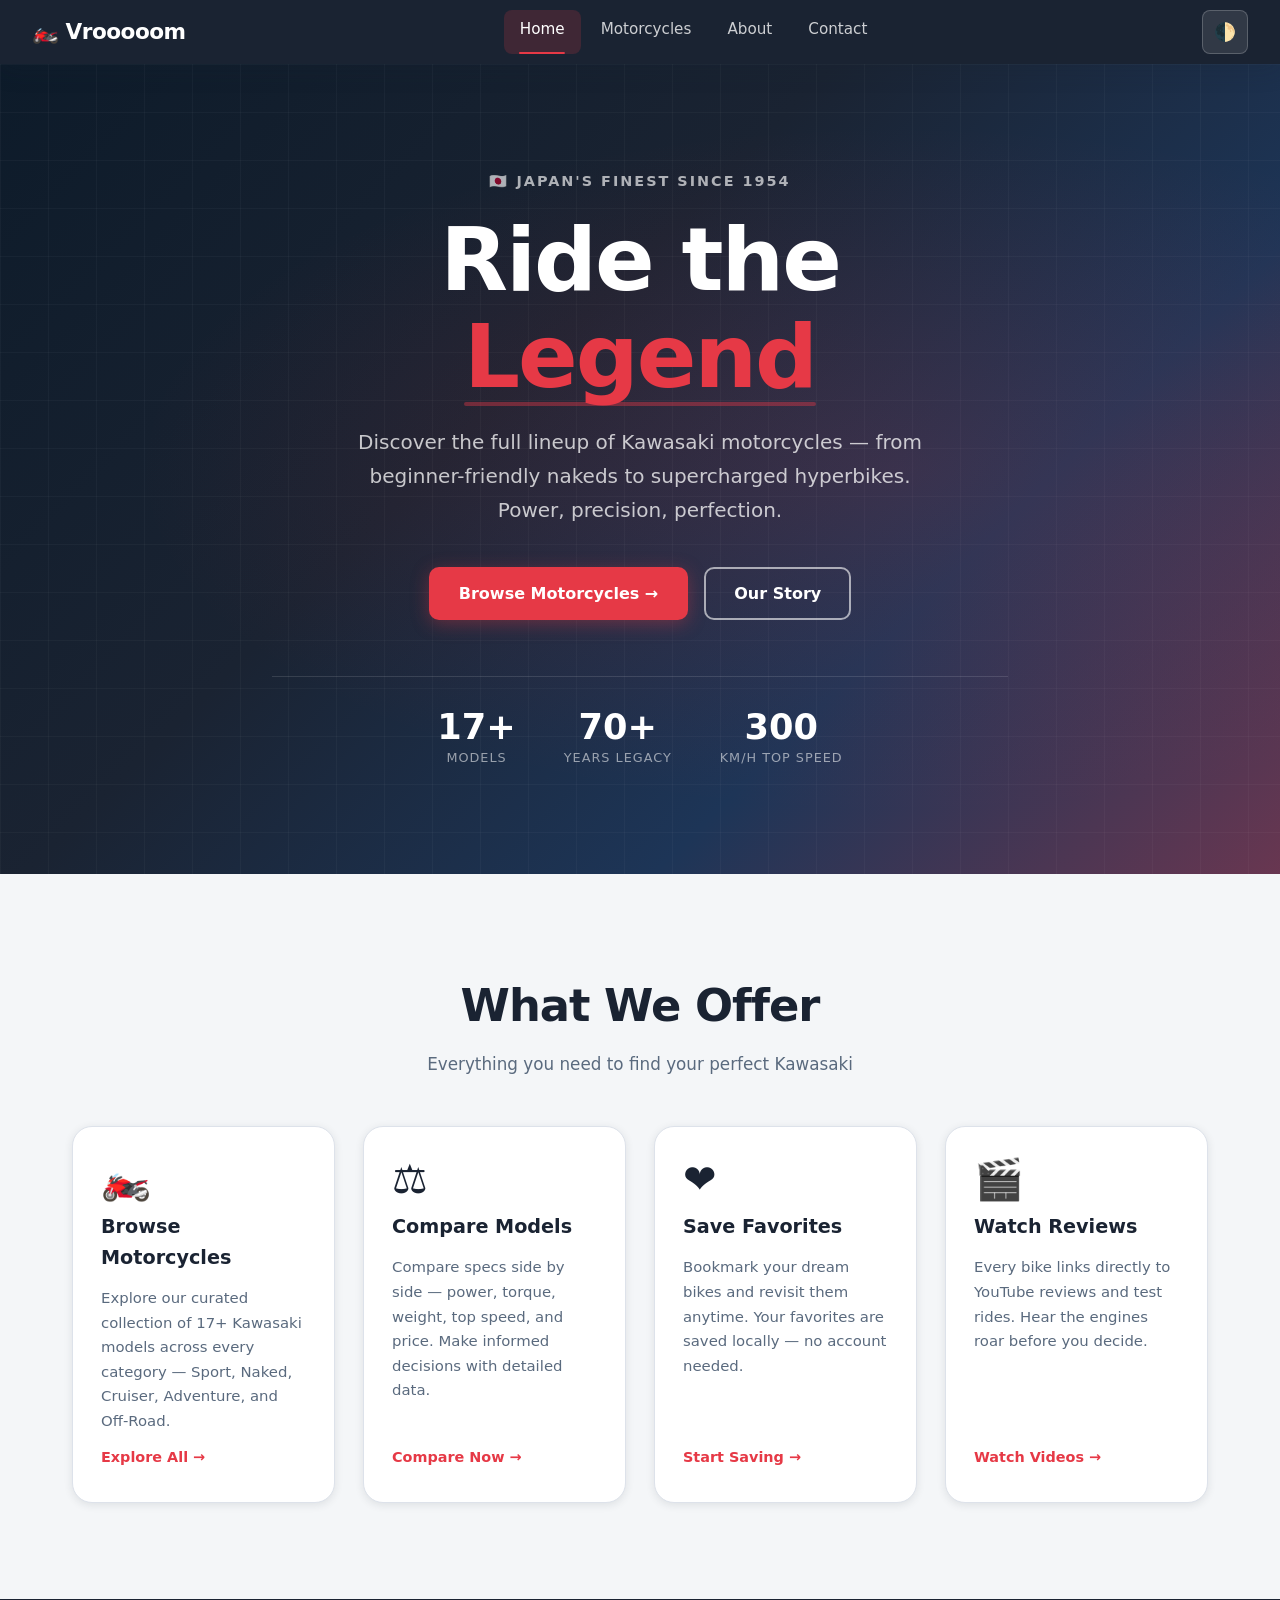
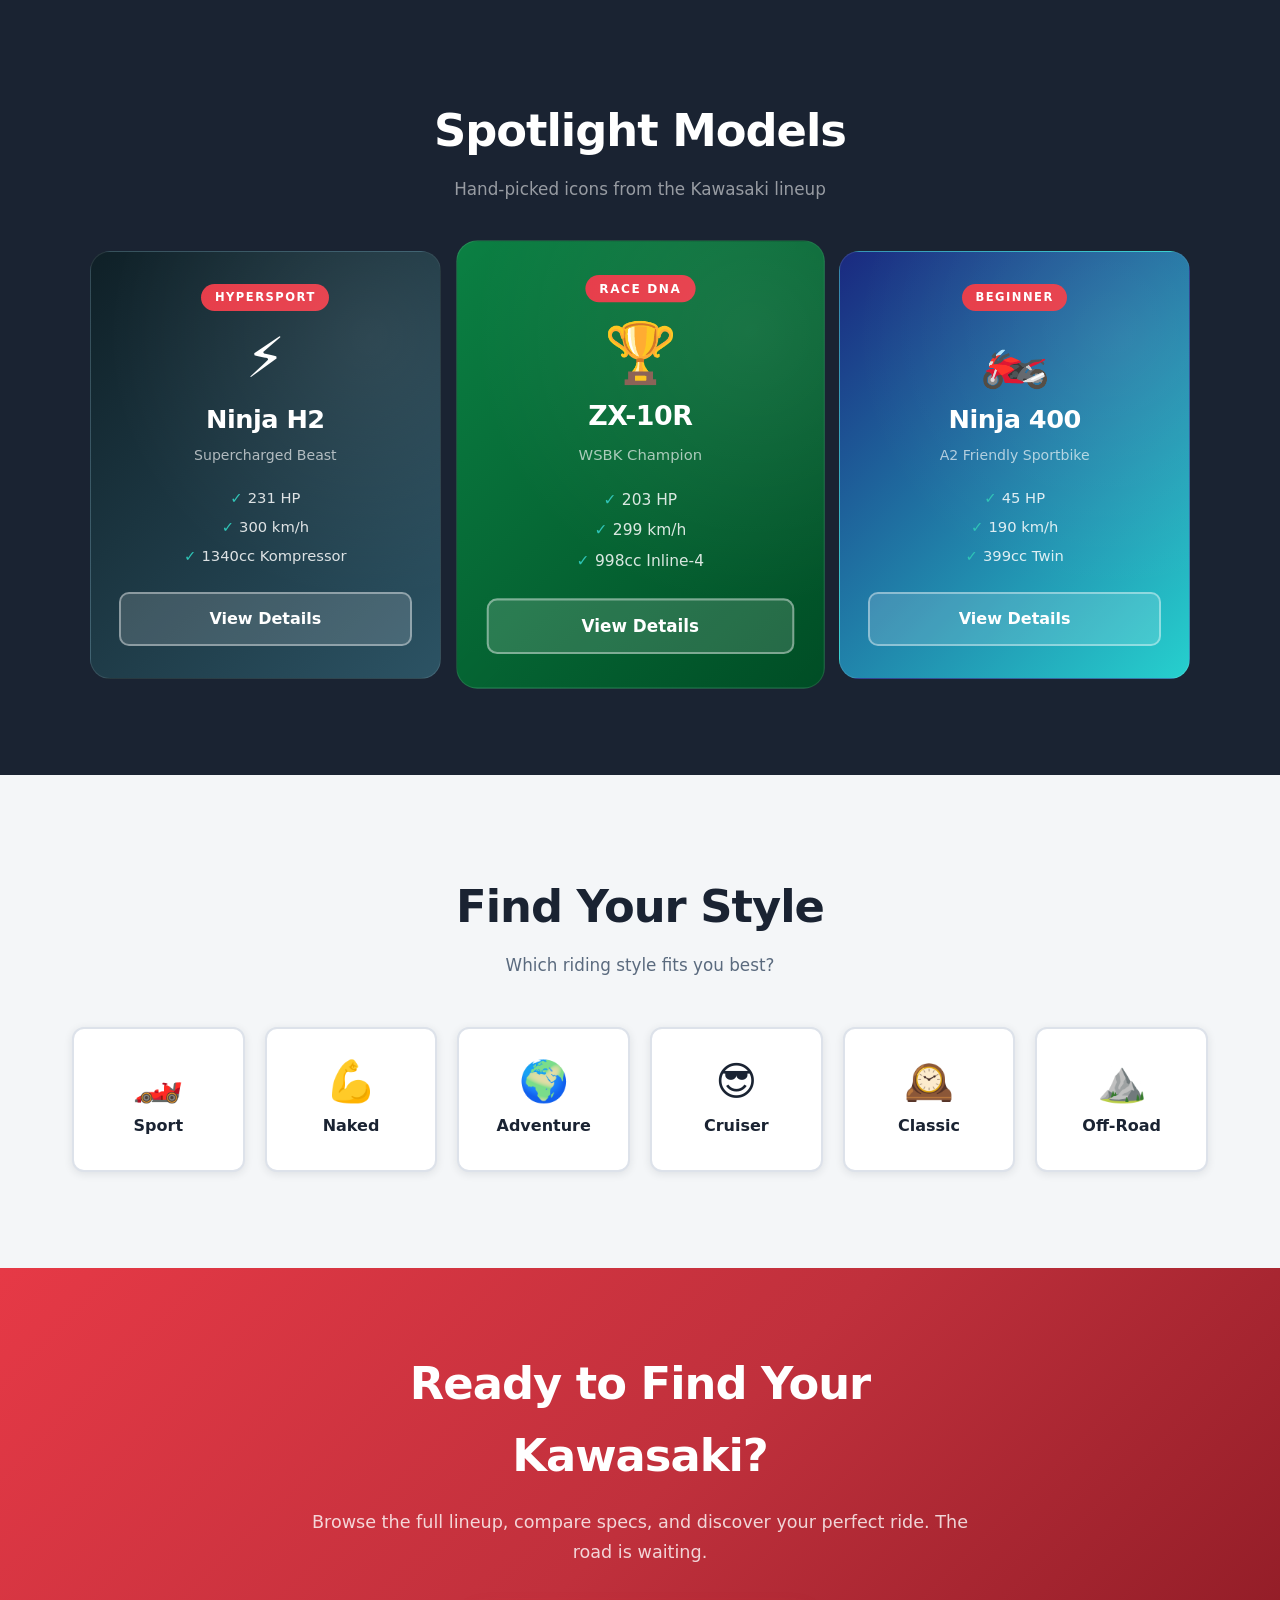
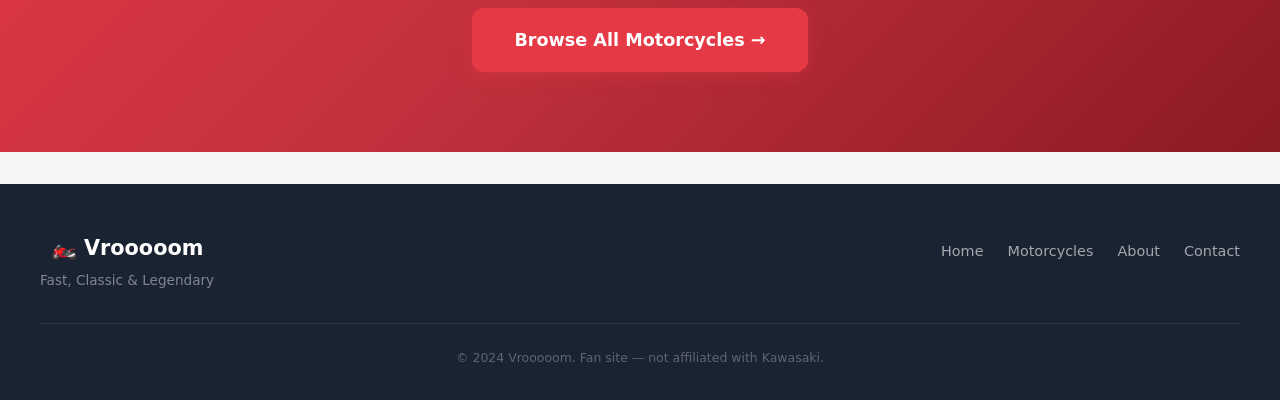
==== commit 68063035: "fix(javascript): safeStorage-Wrapper fuer localStorage auf allen Seiten (QuotaExceeded-Schutz)" ====
--- a/openclaw-test/index.html
+++ b/openclaw-test/index.html
@@ -204,23 +204,30 @@
     </footer>
 
     <script>
+        // Safe localStorage wrapper
+        var safeStorage = (function() {
+            function get(key) { try { return localStorage.getItem(key); } catch(e) { return null; } }
+            function set(key, val) { try { localStorage.setItem(key, val); } catch(e) {} }
+            return { get: get, set: set };
+        })();
+
         // Dark mode persistence
         (function() {
-            if (localStorage.getItem('darkMode') === 'true') {
+            if (safeStorage.get('darkMode') === 'true') {
                 document.body.classList.add('dark-mode');
             }
         })();
 
         function toggleDarkMode() {
             var isDark = document.body.classList.toggle('dark-mode');
-            localStorage.setItem('darkMode', isDark);
+            safeStorage.set('darkMode', isDark);
             var btn = document.getElementById('themeToggle');
             if (btn) btn.textContent = isDark ? '☀️' : '🌓';
         }
 
         // Restore button state
         (function() {
-            var isDark = localStorage.getItem('darkMode') === 'true';
+            var isDark = safeStorage.get('darkMode') === 'true';
             var btn = document.getElementById('themeToggle');
             if (btn) btn.textContent = isDark ? '☀️' : '🌓';
         })();
--- a/openclaw-test/landing.css
+++ b/openclaw-test/landing.css
@@ -705,6 +705,75 @@
     text-align: center;
     padding-top: 1.5rem;
     border-top: 1px solid rgba(255,255,255,0.08);
+}
+
+/* ============================================================
+   SCROLL-TO-EXPLORE HINT
+   ============================================================ */
+.scroll-hint {
+    position: fixed;
+    bottom: 2rem;
+    left: 50%;
+    transform: translateX(-50%);
+    display: flex;
+    flex-direction: column;
+    align-items: center;
+    gap: 0.25rem;
+    z-index: 900;
+    pointer-events: none;
+    animation: scroll-hint-pulse 2s ease-in-out infinite;
+    transition: opacity 0.5s ease;
+}
+
+.scroll-hint-hidden {
+    opacity: 0;
+    pointer-events: none;
+}
+
+.scroll-hint-text {
+    font-size: 0.72rem;
+    font-weight: 600;
+    letter-spacing: 1.5px;
+    text-transform: uppercase;
+    color: rgba(255,255,255,0.55);
+    background: rgba(0,0,0,0.35);
+    border-radius: 20px;
+    padding: 0.2rem 0.7rem;
+    backdrop-filter: blur(4px);
+}
+
+.scroll-hint-arrow {
+    font-size: 1.2rem;
+    color: rgba(255,255,255,0.5);
+}
+
+@keyframes scroll-hint-pulse {
+    0%, 100% { opacity: 0.7; transform: translateX(-50%) translateY(0); }
+    50%       { opacity: 1;   transform: translateX(-50%) translateY(6px); }
+}
+
+/* ============================================================
+   BUTTON RIPPLE EFFECT
+   ============================================================ */
+.btn { position: relative; overflow: hidden; }
+
+.btn-ripple {
+    position: absolute;
+    width: 8px;
+    height: 8px;
+    border-radius: 50%;
+    background: rgba(255, 255, 255, 0.45);
+    transform: translate(-50%, -50%) scale(0);
+    animation: btn-ripple-anim 0.6s ease-out forwards;
+    pointer-events: none;
+    z-index: 10;
+}
+
+@keyframes btn-ripple-anim {
+    to {
+        transform: translate(-50%, -50%) scale(25);
+        opacity: 0;
+    }
 }
 
 /* ============================================================
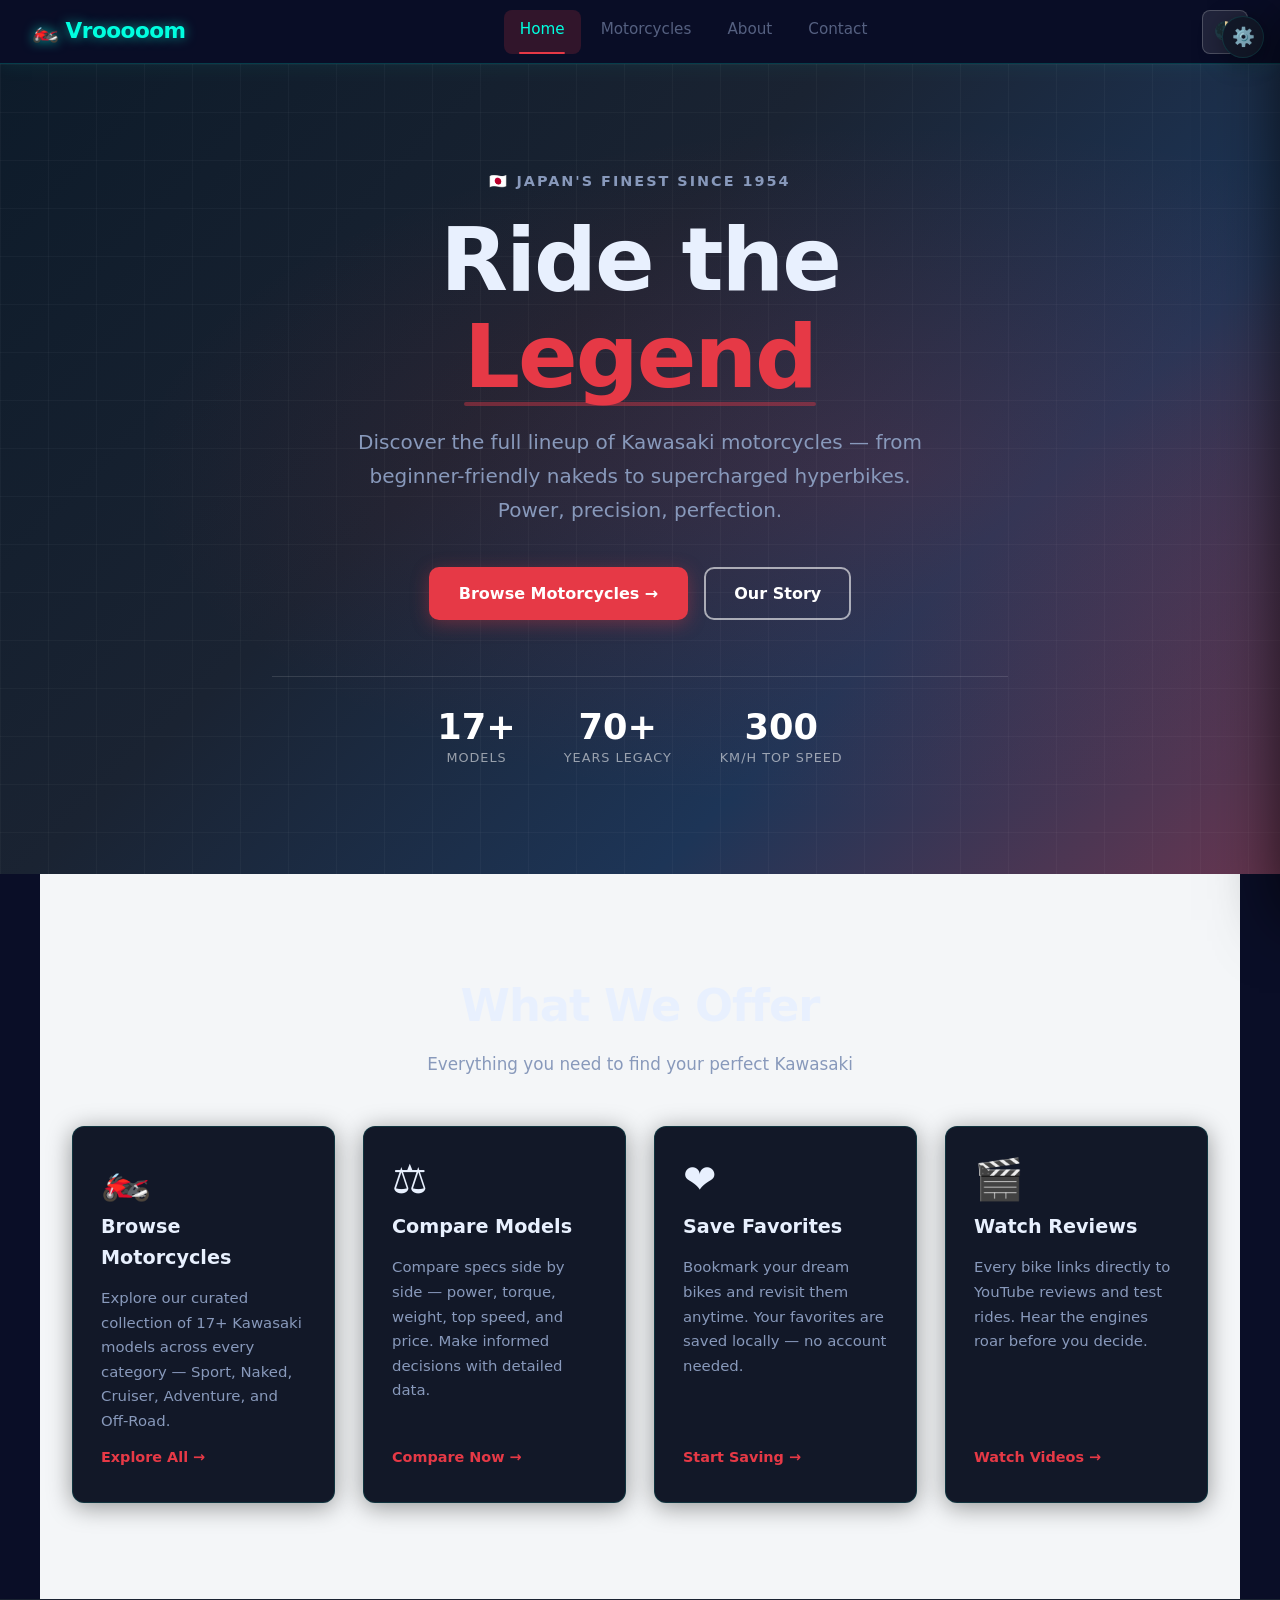
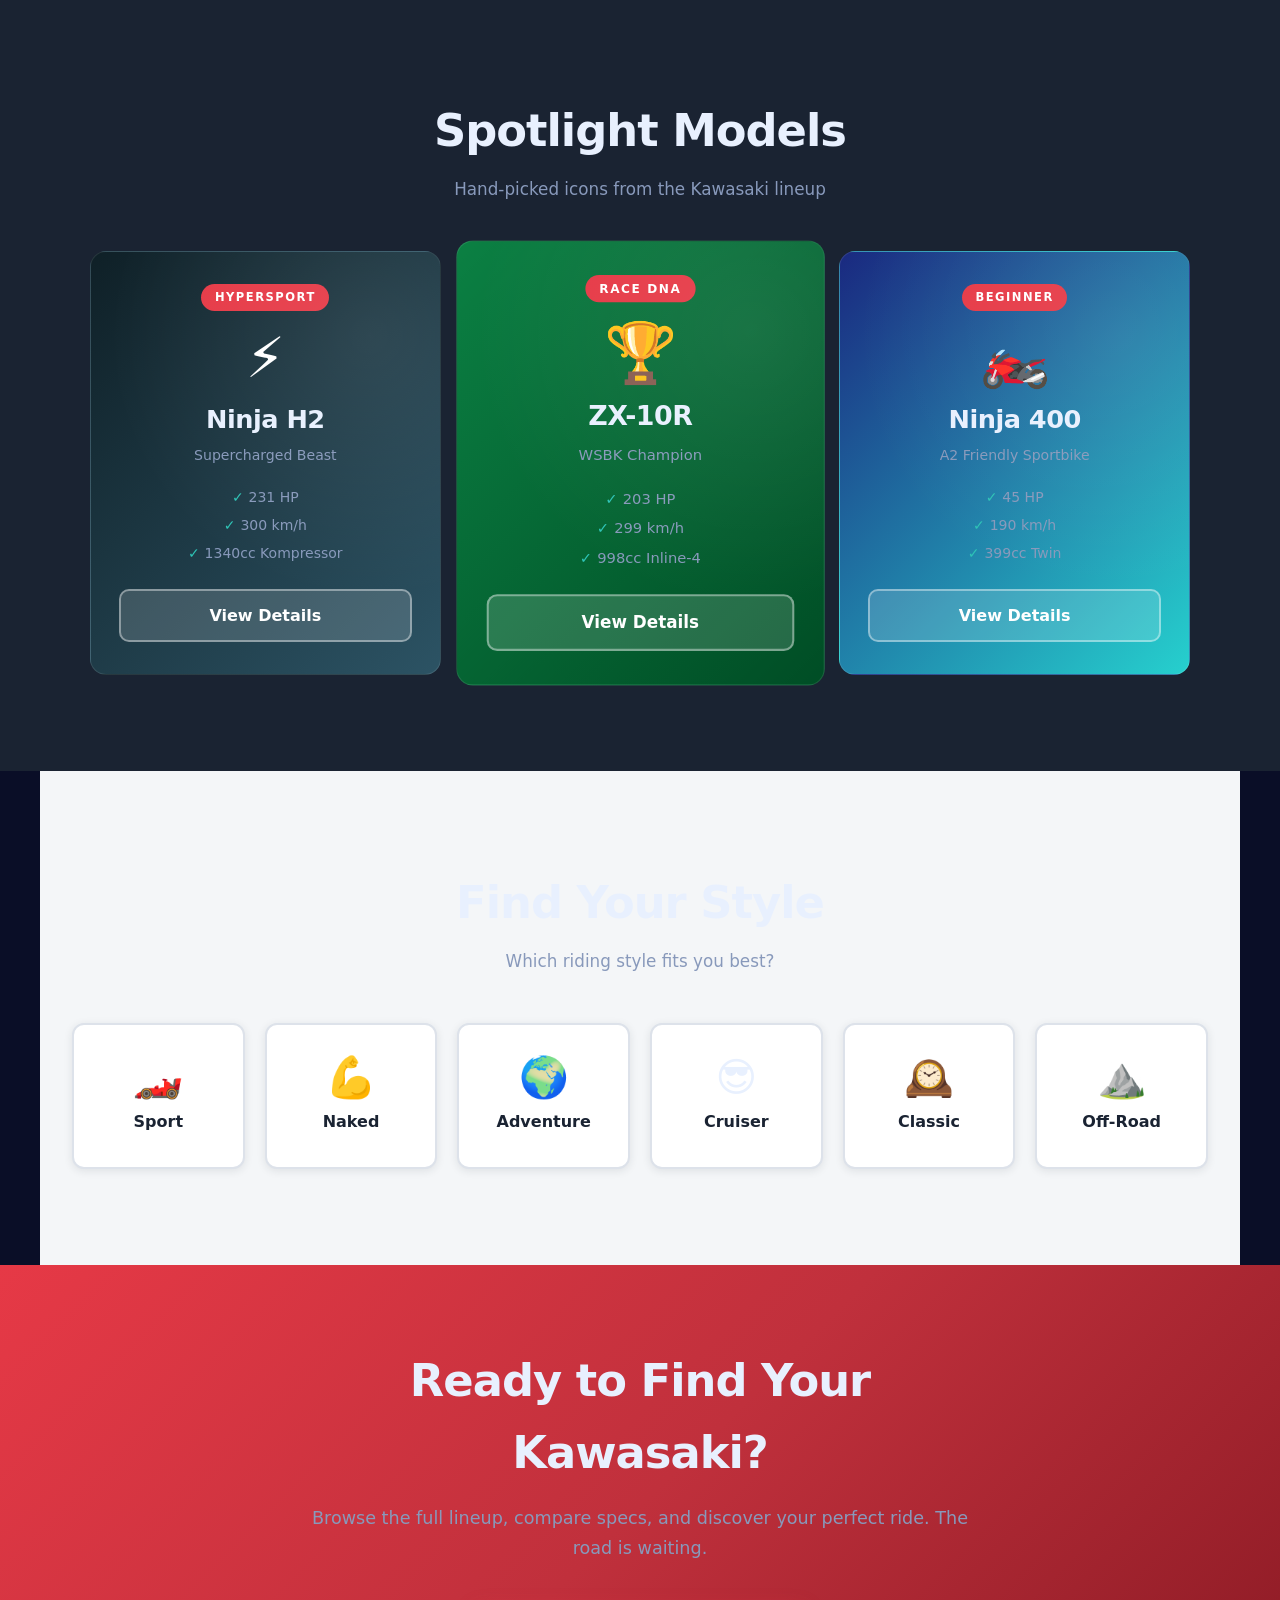
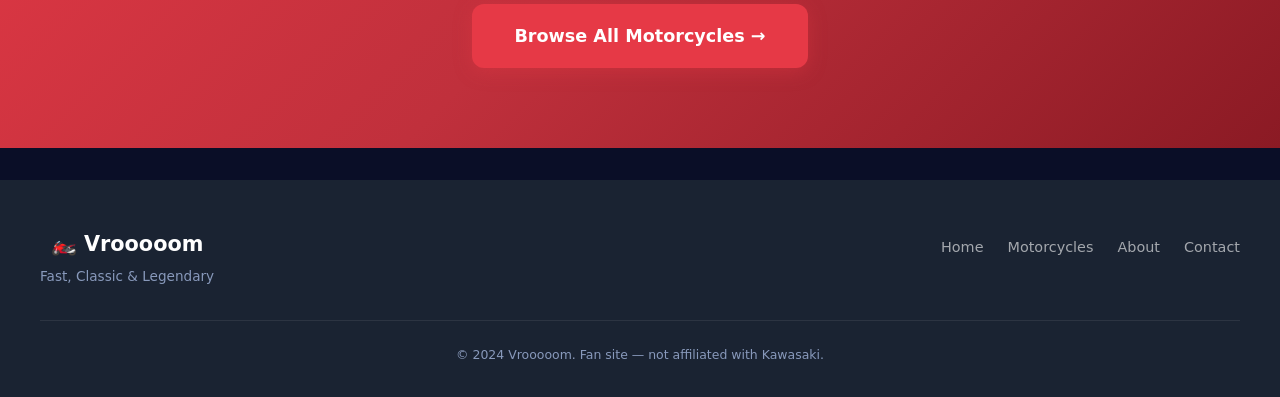
==== commit 28eed0e6: "refactor(design): Aftermarket-Layout auf About + Contact + Motorcycles Page" ====
--- a/openclaw-test/index.html
+++ b/openclaw-test/index.html
@@ -10,8 +10,86 @@
     <title>Vrooooom - Kawasaki Motorcycles</title>
     <link rel="stylesheet" href="styles.css">
     <link rel="stylesheet" href="landing.css">
+    <link rel="stylesheet" href="../themes.css">
+    <script>
+        (function() {
+            var t = localStorage.getItem('vroooom_theme') || 'neon-dark';
+            document.documentElement.setAttribute('data-theme', t);
+        })();
+    </script>
+
+    <style>
+    /* === Theme Integration === */
+    body { background: var(--bg-primary) !important; color: var(--text-primary) !important; transition: background 0.3s, color 0.3s; }
+    
+    .top-navbar, nav[class*="navbar"] {
+        background: var(--nav-bg) !important;
+        border-bottom: 1px solid var(--nav-border) !important;
+        box-shadow: var(--nav-shadow) !important;
+    }
+    .nav-logo, .nav-brand a { color: var(--accent-primary) !important; text-shadow: var(--glow-text) !important; }
+    .nav-link { color: var(--text-muted) !important; }
+    .nav-link:hover, .nav-link-active { color: var(--accent-primary) !important; }
+    
+    .card, .bike-card, .feature-card, .timeline-item, .timeline-card,
+    .contact-form-card, .faq-item, .team-card, .stat-card {
+        background: var(--card-bg) !important;
+        border: 1px solid var(--card-border) !important;
+        border-radius: 12px !important;
+        box-shadow: var(--shadow-card) !important;
+        transition: all 0.2s ease !important;
+    }
+    .card:hover, .bike-card:hover, .feature-card:hover, .faq-item:hover {
+        border-color: var(--card-border-hover) !important;
+        box-shadow: var(--shadow-hover) !important;
+        transform: translateY(-2px);
+    }
+    
+    h1, h2, h3, h4, h5 { color: var(--text-primary) !important; }
+    p, li { color: var(--text-secondary) !important; }
+    
+    /* Light mode specific */
+    [data-theme="light-professional"] h1,
+    [data-theme="light-professional"] h2,
+    [data-theme="light-professional"] h3 {
+        text-shadow: none !important;
+    }
+    [data-theme="light-professional"] .page-hero,
+    [data-theme="light-professional"] .hero {
+        background: linear-gradient(135deg, #F0F4FF 0%, #E8F0FE 100%) !important;
+    }
+    [data-theme="light-professional"] .page-hero-title,
+    [data-theme="light-professional"] .hero-title { color: #1A1A1A !important; }
+    
+    /* Accent spans keep their color */
+    .accent, [style*="color:var(--green)"], [style*="color:var(--red)"] {
+        /* preserved */
+    }
+    
+    input, select, textarea {
+        background: var(--input-bg) !important;
+        border-color: var(--input-border) !important;
+        color: var(--input-text) !important;
+    }
+    input:focus, select:focus, textarea:focus {
+        border-color: var(--input-border-focus) !important;
+        box-shadow: var(--focus-ring) !important;
+    }
+    
+    button.btn-primary, .cta-btn, .submit-btn, .btn-send {
+        background: var(--btn-primary-bg) !important;
+        color: var(--btn-primary-text) !important;
+        border-radius: 10px !important;
+        font-weight: 700 !important;
+        border: none !important;
+    }
+    button.btn-primary:hover, .cta-btn:hover { background: var(--btn-primary-hover) !important; }
+    </style>
 </head>
 <body>
+    <!-- SKIP TO MAIN CONTENT (Keyboard Accessibility) -->
+    <a href="#main-content" class="skip-to-main">Skip to main content</a>
+
     <!-- TOP NAVBAR -->
     <nav class="top-navbar" aria-label="Main Navigation">
         <div class="nav-brand">
@@ -64,7 +142,7 @@
     </section>
 
     <!-- FEATURE CARDS -->
-    <section class="features-section" aria-label="Key Features">
+    <section class="features-section" aria-label="Key Features" id="main-content">
         <div class="features-header">
             <h2 class="section-title">What We Offer</h2>
             <p class="section-subtitle">Everything you need to find your perfect Kawasaki</p>
@@ -280,5 +358,6 @@
             });
         });
     </script>
+    <script src="../settings.js"></script>
 </body>
 </html>
--- a/openclaw-test/styles.css
+++ b/openclaw-test/styles.css
@@ -35,7 +35,7 @@
     --badge-offroad-text: #e65c00;
     --badge-classic: #e8e8ff;
     --badge-classic-text: #283593;
-    --transition: 0.3s ease;
+    --transition: all 0.3s ease; /* Matches landing.css for consistency */
 }
 
 html.dark-mode-pending body { display: none; }
@@ -360,6 +360,11 @@
     box-shadow: var(--card-shadow);
     position: relative;
     overflow: hidden;
+    /* GPU acceleration for smooth 60fps animations */
+    will-change: transform;
+    transform: translateZ(0);
+    -webkit-backface-visibility: hidden;
+    backface-visibility: hidden;
 }
 
 .fact-card::before {
@@ -377,12 +382,10 @@
     cursor: pointer;
 }
 
-.fact-card-clickable:hover,
+/* Hover styles defined in HOVER ANIMATIONS section below (DRY) */
 .fact-card-clickable:focus {
-    transform: translateY(-6px);
-    box-shadow: var(--card-shadow-hover);
-    border-color: var(--primary);
-    outline: none;
+    outline: 3px solid var(--primary);
+    outline-offset: 2px;
 }
 
 .fact-card-clickable:hover::before,
@@ -423,15 +426,17 @@
     cursor: pointer;
     padding: 4px;
     border-radius: 50%;
-    transition: transform 0.2s ease, background 0.2s ease;
+    transition: transform 0.25s cubic-bezier(.34,1.56,.64,1), background 0.2s ease;
     flex-shrink: 0;
     line-height: 1;
 }
 
 .fav-btn:hover {
-    transform: scale(1.3);
+    transform: scale(1.30) rotate(10deg);
     background: rgba(244, 143, 177, 0.1);
 }
+
+.fav-btn:active { transform: scale(0.90); }
 
 .card-name {
     font-size: 1.15em;
@@ -471,7 +476,7 @@
     color: var(--primary-dark);
     border-radius: 6px;
     padding: 4px 9px;
-    transition: background var(--transition), color var(--transition);
+    transition: transform 0.2s ease, box-shadow 0.2s ease, background var(--transition), color var(--transition);
 }
 
 .card-footer {
@@ -507,7 +512,12 @@
     font-weight: 700;
     border-radius: 50px;
     padding: 3px 10px;
-    transition: background var(--transition), color var(--transition);
+    transition: transform 0.2s ease, box-shadow 0.2s ease, background var(--transition), color var(--transition);
+}
+
+.badge:hover {
+    transform: scale(1.08);
+    box-shadow: 0 2px 8px rgba(0,0,0,0.15);
 }
 
 .badge-category {
@@ -654,6 +664,10 @@
     box-shadow: 0 25px 60px rgba(0,0,0,0.35);
     transform: scale(0.94) translateY(10px);
     transition: transform 0.22s ease, background var(--transition);
+    /* GPU acceleration */
+    will-change: transform;
+    -webkit-backface-visibility: hidden;
+    backface-visibility: hidden;
 }
 
 .modal-overlay.modal-visible .modal-content {
@@ -1332,31 +1346,14 @@
 }
 
 /* Quick-stat chips pop on hover */
-.qstat {
-    transition: transform 0.2s ease, box-shadow 0.2s ease, background 0.2s ease !important;
-}
 .fact-card-clickable:hover .qstat {
     transform: translateY(-2px);
     box-shadow: 0 4px 12px rgba(0,0,0,0.12);
 }
 
-/* Fav button */
-.fav-btn {
-    transition: transform 0.25s cubic-bezier(.34,1.56,.64,1), background 0.2s ease !important;
-}
-.fav-btn:hover {
-    transform: scale(1.30) rotate(10deg) !important;
-}
-.fav-btn:active { transform: scale(0.90) !important; }
-
-/* Badge hover */
-.badge {
-    transition: transform 0.2s ease, box-shadow 0.2s ease !important;
-}
-.badge:hover {
-    transform: scale(1.08);
-    box-shadow: 0 2px 8px rgba(0,0,0,0.15);
-}
+/* Fav button — transitions merged into base .fav-btn above */
+
+/* Badge hover — transitions merged into base .badge above */
 
 /* YouTube button — enhanced */
 .btn-youtube {
--- a/openclaw-test/landing.css
+++ b/openclaw-test/landing.css
@@ -44,12 +44,20 @@
    ============================================================ */
 *, *::before, *::after { box-sizing: border-box; margin: 0; padding: 0; }
 
+html {
+    /* Prevent horizontal overflow on all pages */
+    overflow-x: hidden;
+}
+
 body {
     font-family: 'Segoe UI', system-ui, -apple-system, sans-serif;
     background: var(--light);
     color: var(--text-dark);
     line-height: 1.6;
     transition: background 0.3s ease, color 0.3s ease;
+    /* Prevent horizontal overflow */
+    overflow-x: hidden;
+    max-width: 100vw;
 }
 
 a { text-decoration: none; color: inherit; }
@@ -470,11 +478,9 @@
     margin: 0 auto;
 }
 
+/* Spotlight cards use inline CSS vars --g1 and --g2 for per-card gradients */
 .spotlight-card {
-    background: linear-gradient(135deg, #var(--g1,1a2332), #var(--g2,2c3548));
-    background-image: linear-gradient(135deg, #var(--g1), #var(--g2));
-    /* Use CSS custom props from inline style */
-    background: linear-gradient(135deg, var(--g1-color, #1a2332), var(--g2-color, #2c3548));
+    background: linear-gradient(135deg, var(--g1, #1a2332), var(--g2, #2c3548));
     border-radius: var(--radius-lg);
     padding: 2rem 1.75rem;
     color: var(--white);
@@ -486,12 +492,6 @@
     overflow: hidden;
     border: 1px solid rgba(255,255,255,0.10);
     transition: var(--transition);
-    /* Gradient from inline --g1/--g2 vars on the element */
-}
-
-/* Override: use the inline CSS variable approach */
-.spotlight-card {
-    background: linear-gradient(135deg, var(--g1), var(--g2));
 }
 
 .spotlight-card:hover {
@@ -705,6 +705,25 @@
     text-align: center;
     padding-top: 1.5rem;
     border-top: 1px solid rgba(255,255,255,0.08);
+}
+
+/* ============================================================
+   LOADING SPINNER
+   ============================================================ */
+.loading-spinner {
+    display: inline-block;
+    width: 16px;
+    height: 16px;
+    border: 2.5px solid rgba(255, 255, 255, 0.4);
+    border-top-color: var(--white);
+    border-radius: 50%;
+    animation: spinner-rotate 0.7s linear infinite;
+    vertical-align: middle;
+    margin-right: 0.3rem;
+}
+
+@keyframes spinner-rotate {
+    to { transform: rotate(360deg); }
 }
 
 /* ============================================================
@@ -870,6 +889,34 @@
     line-height: 1.6;
 }
 .timeline-text strong { color: var(--text-dark); }
+
+/* About site info box */
+.about-site-box {
+    margin-top: 4rem;
+    padding: 2rem;
+    background: var(--white);
+    border-radius: var(--radius-lg);
+    border: 1px solid var(--mid-grey);
+    box-shadow: var(--shadow-sm);
+}
+
+.about-site-text {
+    font-size: 0.95rem;
+    color: var(--text-muted);
+    line-height: 1.75;
+    margin-bottom: 1rem;
+}
+
+.about-site-text:last-child { margin-bottom: 0; }
+
+.about-site-strong { color: var(--text-dark); font-weight: 700; }
+
+.about-site-link {
+    color: var(--red);
+    font-weight: 600;
+    text-decoration: underline;
+    text-underline-offset: 2px;
+}
 
 /* ============================================================
    CONTACT PAGE
@@ -1021,6 +1068,40 @@
    SHARED UTILITY
    ============================================================ */
 .container-narrow { max-width: 900px; margin: 0 auto; padding: 0 1rem; }
+
+/* Screen-reader only — visually hidden but accessible */
+.sr-only {
+    position: absolute;
+    width: 1px;
+    height: 1px;
+    padding: 0;
+    margin: -1px;
+    overflow: hidden;
+    clip: rect(0, 0, 0, 0);
+    white-space: nowrap;
+    border: 0;
+}
+
+/* Skip to main content — keyboard navigation */
+.skip-to-main {
+    position: absolute;
+    top: -100px;
+    left: 1rem;
+    z-index: 9999;
+    background: var(--red);
+    color: var(--white);
+    padding: 0.6rem 1.25rem;
+    border-radius: 0 0 8px 8px;
+    font-weight: 700;
+    font-size: 0.9rem;
+    text-decoration: none;
+    transition: top 0.2s ease;
+}
+.skip-to-main:focus {
+    top: 0;
+    outline: 3px solid var(--white);
+    outline-offset: 2px;
+}
 
 /* ============================================================
    RESPONSIVE — MOBILE
--- a/themes.css
+++ b/themes.css
@@ -0,0 +1,1402 @@
+/**
+ * VROOOOM — Theme System
+ * Three themes: Neon Dark (default), Light Professional, Dark Professional
+ * CSS Custom Properties for dynamic switching via JavaScript
+ * Settings Panel + Accessibility Options
+ */
+
+/* ============================================================
+   BASE FONT SCALE (unified across all pages)
+   14px body | 18px subtext | 24px h2 | 32px h1
+   ============================================================ */
+:root {
+  --font-xs:   0.75rem;   /* 12px - labels, captions */
+  --font-sm:   0.875rem;  /* 14px - body text */
+  --font-base: 1rem;      /* 16px - default */
+  --font-md:   1.125rem;  /* 18px - subheadings */
+  --font-lg:   1.5rem;    /* 24px - h2 */
+  --font-xl:   2rem;      /* 32px - h1 */
+  --font-2xl:  clamp(1.8rem, 5vw, 3rem); /* responsive headings */
+
+  /* Spacing scale */
+  --space-xs:  0.25rem;
+  --space-sm:  0.5rem;
+  --space-md:  1rem;
+  --space-lg:  1.5rem;
+  --space-xl:  2rem;
+  --space-2xl: 3rem;
+
+  /* Border radius scale */
+  --radius-sm:  6px;
+  --radius-md:  10px;
+  --radius-lg:  16px;
+  --radius-xl:  24px;
+
+  /* Transition */
+  --transition-fast:   0.15s ease;
+  --transition-normal: 0.25s ease;
+  --transition-slow:   0.4s ease;
+
+  /* Card padding */
+  --card-padding: 1.25rem;
+  --card-gap:     1rem;
+}
+
+/* ============================================================
+   NEON DARK THEME (Default — Cyberpunk Energetic)
+   ============================================================ */
+:root,
+[data-theme="neon-dark"] {
+  --bg-primary:       #0A0E27;
+  --bg-secondary:     #0E1330;
+  --bg-tertiary:      #111827;
+  --card-bg:          #121828;
+  --card-bg-hover:    #161E32;
+  --card-border:      rgba(0, 255, 224, 0.12);
+  --card-border-hover: rgba(0, 255, 224, 0.3);
+
+  --text-primary:     #E8F0FE;
+  --text-secondary:   #8899BB;
+  --text-muted:       #556080;
+  --text-inverted:    #0A0E27;
+
+  --accent-primary:   #00FFE0;   /* Cyan */
+  --accent-secondary: #FF006E;   /* Magenta */
+  --accent-tertiary:  #7B5EA7;   /* Purple */
+  --accent-warm:      #FF6B35;   /* Orange for focus */
+
+  --btn-primary-bg:       #00FFE0;
+  --btn-primary-text:     #0A0E27;
+  --btn-primary-hover:    #00CDB5;
+  --btn-secondary-bg:     transparent;
+  --btn-secondary-text:   #00FFE0;
+  --btn-secondary-border: #00FFE0;
+
+  --input-bg:       #0A0E27;
+  --input-border:   rgba(0, 255, 224, 0.2);
+  --input-border-focus: #00FFE0;
+  --input-text:     #E8F0FE;
+  --input-placeholder: #556080;
+
+  --nav-bg:         rgba(10, 14, 39, 0.97);
+  --nav-border:     rgba(0, 255, 224, 0.2);
+  --nav-shadow:     0 0 20px rgba(0, 255, 224, 0.08);
+
+  --glow-primary:   0 0 20px rgba(0, 255, 224, 0.3);
+  --glow-secondary: 0 0 20px rgba(255, 0, 110, 0.3);
+  --glow-text:      0 0 12px rgba(0, 255, 224, 0.6);
+
+  --divider:        rgba(255, 255, 255, 0.06);
+  --overlay:        rgba(10, 14, 39, 0.85);
+  --focus-ring:     0 0 0 3px rgba(0, 255, 224, 0.4);
+
+  --shadow-card:    0 4px 24px rgba(0, 0, 0, 0.4);
+  --shadow-hover:   0 8px 32px rgba(0, 0, 0, 0.5);
+  --shadow-modal:   0 20px 60px rgba(0, 0, 0, 0.7);
+
+  --scrollbar-thumb: rgba(0, 255, 224, 0.3);
+  --scrollbar-track: rgba(255, 255, 255, 0.03);
+
+  /* Tag/badge colors */
+  --badge-stock-bg:    rgba(0, 255, 224, 0.1);
+  --badge-stock-text:  #00FFE0;
+  --badge-racing-bg:   rgba(255, 0, 110, 0.1);
+  --badge-racing-text: #FF006E;
+  --badge-custom-bg:   rgba(123, 94, 167, 0.15);
+  --badge-custom-text: #B38FFF;
+}
+
+/* ============================================================
+   LIGHT PROFESSIONAL THEME (Clean, readable, WCAG AA)
+   ============================================================ */
+[data-theme="light-professional"] {
+  --bg-primary:       #F8F9FA;
+  --bg-secondary:     #EEF0F4;
+  --bg-tertiary:      #E5E8EF;
+  --card-bg:          #FFFFFF;
+  --card-bg-hover:    #F4F6FB;
+  --card-border:      #D0D5E0;
+  --card-border-hover: #003D7A;
+
+  --text-primary:     #1A1A1A;   /* Near-black — contrast 17:1 on white */
+  --text-secondary:   #3A3A3A;   /* Dark grey — contrast 9:1 */
+  --text-muted:       #666666;   /* Medium grey — contrast 5.7:1 */
+  --text-inverted:    #FFFFFF;
+
+  --accent-primary:   #003D7A;   /* Dark blue — 9:1 on white */
+  --accent-secondary: #C0392B;   /* Dark red */
+  --accent-tertiary:  #2E5AA8;   /* Mid blue */
+  --accent-warm:      #D35400;   /* Dark orange for focus */
+
+  --btn-primary-bg:       #003D7A;
+  --btn-primary-text:     #FFFFFF;
+  --btn-primary-hover:    #002D5C;
+  --btn-secondary-bg:     transparent;
+  --btn-secondary-text:   #003D7A;
+  --btn-secondary-border: #003D7A;
+
+  --input-bg:       #FFFFFF;
+  --input-border:   #8890A0;     /* Darker border for 3:1 contrast */
+  --input-border-focus: #003D7A;
+  --input-text:     #1A1A1A;
+  --input-placeholder: #666666;  /* min 4.5:1 on white */
+
+  --nav-bg:         rgba(255, 255, 255, 0.98);
+  --nav-border:     #C0C8D8;
+  --nav-shadow:     0 2px 12px rgba(0, 0, 0, 0.08);
+
+  --glow-primary:   none;
+  --glow-secondary: none;
+  --glow-text:      none;
+
+  --divider:        #E0E4EC;
+  --overlay:        rgba(248, 249, 250, 0.92);
+  --focus-ring:     0 0 0 3px rgba(0, 61, 122, 0.35);
+
+  --shadow-card:    0 2px 12px rgba(0, 0, 0, 0.08);
+  --shadow-hover:   0 6px 24px rgba(0, 0, 0, 0.12);
+  --shadow-modal:   0 16px 48px rgba(0, 0, 0, 0.2);
+
+  --scrollbar-thumb: #9AA5B8;
+  --scrollbar-track: #F0F2F5;
+
+  --badge-stock-bg:    rgba(0, 61, 122, 0.08);
+  --badge-stock-text:  #003D7A;
+  --badge-racing-bg:   rgba(192, 57, 43, 0.08);
+  --badge-racing-text: #921E13;
+  --badge-custom-bg:   rgba(46, 90, 168, 0.08);
+  --badge-custom-text: #1E3E80;
+}
+
+/* ============================================================
+   DARK PROFESSIONAL THEME (Sleek, business, non-neon)
+   ============================================================ */
+[data-theme="dark-professional"] {
+  --bg-primary:       #1A1D26;
+  --bg-secondary:     #20232F;
+  --bg-tertiary:      #252835;
+  --card-bg:          #1E2130;
+  --card-bg-hover:    #232740;
+  --card-border:      rgba(100, 120, 160, 0.2);
+  --card-border-hover: rgba(100, 150, 220, 0.45);
+
+  --text-primary:     #E2E8F0;
+  --text-secondary:   #94A3B8;
+  --text-muted:       #64748B;
+  --text-inverted:    #1A1D26;
+
+  --accent-primary:   #3B82F6;   /* Blue — readable on dark */
+  --accent-secondary: #6366F1;   /* Indigo */
+  --accent-tertiary:  #8B5CF6;   /* Violet */
+  --accent-warm:      #F59E0B;   /* Amber for focus */
+
+  --btn-primary-bg:       #3B82F6;
+  --btn-primary-text:     #FFFFFF;
+  --btn-primary-hover:    #2563EB;
+  --btn-secondary-bg:     transparent;
+  --btn-secondary-text:   #60A5FA;
+  --btn-secondary-border: #3B82F6;
+
+  --input-bg:       #1A1D26;
+  --input-border:   rgba(100, 120, 160, 0.35);
+  --input-border-focus: #3B82F6;
+  --input-text:     #E2E8F0;
+  --input-placeholder: #64748B;
+
+  --nav-bg:         rgba(26, 29, 38, 0.97);
+  --nav-border:     rgba(59, 130, 246, 0.2);
+  --nav-shadow:     0 2px 16px rgba(0, 0, 0, 0.3);
+
+  --glow-primary:   0 0 16px rgba(59, 130, 246, 0.2);
+  --glow-secondary: 0 0 16px rgba(99, 102, 241, 0.2);
+  --glow-text:      none;
+
+  --divider:        rgba(255, 255, 255, 0.06);
+  --overlay:        rgba(26, 29, 38, 0.9);
+  --focus-ring:     0 0 0 3px rgba(59, 130, 246, 0.4);
+
+  --shadow-card:    0 4px 20px rgba(0, 0, 0, 0.35);
+  --shadow-hover:   0 8px 28px rgba(0, 0, 0, 0.45);
+  --shadow-modal:   0 20px 56px rgba(0, 0, 0, 0.6);
+
+  --scrollbar-thumb: rgba(59, 130, 246, 0.3);
+  --scrollbar-track: rgba(255, 255, 255, 0.03);
+
+  --badge-stock-bg:    rgba(59, 130, 246, 0.12);
+  --badge-stock-text:  #93C5FD;
+  --badge-racing-bg:   rgba(99, 102, 241, 0.12);
+  --badge-racing-text: #A5B4FC;
+  --badge-custom-bg:   rgba(139, 92, 246, 0.12);
+  --badge-custom-text: #C4B5FD;
+}
+
+/* ============================================================
+   UNIFIED BASE STYLES (apply theme variables everywhere)
+   ============================================================ */
+body {
+  background-color: var(--bg-primary) !important;
+  color: var(--text-primary) !important;
+  transition: background-color var(--transition-slow), color var(--transition-slow) !important;
+}
+
+/* Scrollbars */
+::-webkit-scrollbar { width: 6px; height: 6px; }
+::-webkit-scrollbar-track { background: var(--scrollbar-track); }
+::-webkit-scrollbar-thumb { background: var(--scrollbar-thumb); border-radius: 3px; }
+
+/* ============================================================
+   UNIFIED CARD SYSTEM (Aftermarket-style cards for all pages)
+   ============================================================ */
+.vc-card {
+  background: var(--card-bg);
+  border: 1px solid var(--card-border);
+  border-radius: var(--radius-lg);
+  padding: var(--card-padding);
+  transition:
+    border-color var(--transition-normal),
+    background var(--transition-normal),
+    box-shadow var(--transition-normal),
+    transform var(--transition-fast);
+  box-shadow: var(--shadow-card);
+}
+
+.vc-card:hover {
+  border-color: var(--card-border-hover);
+  background: var(--card-bg-hover);
+  box-shadow: var(--shadow-hover);
+  transform: translateY(-2px);
+}
+
+.vc-card-grid {
+  display: grid;
+  grid-template-columns: repeat(auto-fill, minmax(260px, 1fr));
+  gap: var(--card-gap);
+}
+
+@media (min-width: 768px) {
+  .vc-card-grid { grid-template-columns: repeat(2, 1fr); }
+}
+@media (min-width: 1100px) {
+  .vc-card-grid { grid-template-columns: repeat(3, 1fr); }
+}
+
+/* ============================================================
+   UNIFIED BUTTON SYSTEM
+   ============================================================ */
+.vc-btn {
+  display: inline-flex;
+  align-items: center;
+  justify-content: center;
+  gap: var(--space-sm);
+  padding: 0.65rem 1.35rem;
+  border-radius: var(--radius-md);
+  font-size: var(--font-sm);
+  font-weight: 600;
+  cursor: pointer;
+  transition: all var(--transition-fast);
+  border: 1px solid transparent;
+  text-decoration: none;
+  white-space: nowrap;
+  letter-spacing: 0.02em;
+}
+
+.vc-btn:focus-visible {
+  outline: none;
+  box-shadow: var(--focus-ring);
+}
+
+.vc-btn-primary {
+  background: var(--btn-primary-bg);
+  color: var(--btn-primary-text);
+  border-color: var(--btn-primary-bg);
+}
+
+.vc-btn-primary:hover {
+  background: var(--btn-primary-hover);
+  border-color: var(--btn-primary-hover);
+  transform: translateY(-1px);
+  box-shadow: var(--shadow-card);
+}
+
+.vc-btn-secondary {
+  background: var(--btn-secondary-bg);
+  color: var(--btn-secondary-text);
+  border-color: var(--btn-secondary-border);
+}
+
+.vc-btn-secondary:hover {
+  background: var(--btn-primary-bg);
+  color: var(--btn-primary-text);
+  transform: translateY(-1px);
+}
+
+.vc-btn-ghost {
+  background: transparent;
+  color: var(--text-secondary);
+  border-color: var(--card-border);
+}
+
+.vc-btn-ghost:hover {
+  color: var(--accent-primary);
+  border-color: var(--accent-primary);
+}
+
+.vc-btn:disabled {
+  opacity: 0.4;
+  cursor: not-allowed;
+  transform: none !important;
+}
+
+/* ============================================================
+   UNIFIED NAV SYSTEM
+   ============================================================ */
+.vc-nav {
+  background: var(--nav-bg);
+  border-bottom: 1px solid var(--nav-border);
+  padding: 0.75rem 1.5rem;
+  display: flex;
+  align-items: center;
+  gap: 0.75rem;
+  flex-wrap: wrap;
+  position: sticky;
+  top: 0;
+  z-index: 200;
+  box-shadow: var(--nav-shadow);
+  backdrop-filter: blur(12px);
+  -webkit-backdrop-filter: blur(12px);
+}
+
+.vc-nav-brand {
+  font-size: var(--font-md);
+  font-weight: 800;
+  color: var(--accent-primary);
+  text-decoration: none;
+  margin-right: 0.5rem;
+  letter-spacing: 0.05em;
+  text-shadow: var(--glow-text);
+}
+
+.vc-nav-link {
+  color: var(--text-muted);
+  text-decoration: none;
+  padding: 0.35rem 0.7rem;
+  border-radius: var(--radius-sm);
+  font-size: var(--font-xs);
+  font-weight: 500;
+  transition: all var(--transition-fast);
+  letter-spacing: 0.03em;
+  text-transform: uppercase;
+}
+
+.vc-nav-link:hover,
+.vc-nav-link.active {
+  color: var(--accent-primary);
+  background: rgba(var(--accent-primary-rgb, 0, 255, 224), 0.08);
+}
+
+[data-theme="light-professional"] .vc-nav-link:hover,
+[data-theme="light-professional"] .vc-nav-link.active {
+  background: rgba(0, 61, 122, 0.08);
+}
+
+[data-theme="dark-professional"] .vc-nav-link:hover,
+[data-theme="dark-professional"] .vc-nav-link.active {
+  background: rgba(59, 130, 246, 0.1);
+}
+
+.vc-nav-spacer { flex: 1; }
+
+/* ============================================================
+   UNIFIED INPUT SYSTEM
+   ============================================================ */
+.vc-input,
+.vc-select {
+  background: var(--input-bg);
+  border: 1.5px solid var(--input-border);
+  color: var(--input-text);
+  border-radius: var(--radius-md);
+  padding: 0.6rem 0.9rem;
+  font-size: var(--font-sm);
+  font-family: inherit;
+  transition: border-color var(--transition-fast), box-shadow var(--transition-fast);
+  outline: none;
+  width: 100%;
+}
+
+.vc-input::placeholder { color: var(--input-placeholder); }
+.vc-select { appearance: none; cursor: pointer; }
+
+.vc-input:focus,
+.vc-select:focus {
+  border-color: var(--input-border-focus);
+  box-shadow: var(--focus-ring);
+}
+
+/* ============================================================
+   TYPOGRAPHY UTILITIES
+   ============================================================ */
+.vc-heading-xl {
+  font-size: var(--font-xl);
+  font-weight: 800;
+  color: var(--text-primary);
+  letter-spacing: -0.02em;
+  line-height: 1.15;
+}
+
+.vc-heading-lg {
+  font-size: var(--font-lg);
+  font-weight: 700;
+  color: var(--text-primary);
+  letter-spacing: -0.01em;
+  line-height: 1.25;
+}
+
+.vc-heading-md {
+  font-size: var(--font-md);
+  font-weight: 600;
+  color: var(--text-primary);
+  line-height: 1.35;
+}
+
+.vc-text-accent {
+  color: var(--accent-primary);
+  text-shadow: var(--glow-text);
+}
+
+.vc-text-secondary { color: var(--text-secondary); }
+.vc-text-muted { color: var(--text-muted); font-size: var(--font-xs); }
+
+.vc-label {
+  font-size: var(--font-xs);
+  font-weight: 600;
+  color: var(--text-muted);
+  text-transform: uppercase;
+  letter-spacing: 0.08em;
+}
+
+/* ============================================================
+   SETTINGS PANEL
+   ============================================================ */
+
+/* Gear icon button (fixed top-right) */
+.settings-trigger {
+  position: fixed;
+  top: 1rem;
+  right: 1rem;
+  z-index: 1000;
+  width: 42px;
+  height: 42px;
+  border-radius: 50%;
+  background: var(--card-bg);
+  border: 1px solid var(--card-border);
+  color: var(--text-secondary);
+  font-size: 1.15rem;
+  cursor: pointer;
+  display: flex;
+  align-items: center;
+  justify-content: center;
+  transition: all var(--transition-fast);
+  box-shadow: var(--shadow-card);
+  backdrop-filter: blur(8px);
+  -webkit-backdrop-filter: blur(8px);
+}
+
+.settings-trigger:hover {
+  color: var(--accent-primary);
+  border-color: var(--accent-primary);
+  transform: rotate(45deg);
+  box-shadow: var(--glow-primary), var(--shadow-card);
+}
+
+.settings-trigger:focus-visible {
+  outline: none;
+  box-shadow: var(--focus-ring);
+}
+
+/* Overlay */
+.settings-overlay {
+  position: fixed;
+  inset: 0;
+  background: rgba(0, 0, 0, 0.55);
+  z-index: 1001;
+  opacity: 0;
+  pointer-events: none;
+  transition: opacity var(--transition-normal);
+  backdrop-filter: blur(4px);
+  -webkit-backdrop-filter: blur(4px);
+}
+
+.settings-overlay.open {
+  opacity: 1;
+  pointer-events: all;
+}
+
+/* Panel */
+.settings-panel {
+  position: fixed;
+  top: 0;
+  right: 0;
+  bottom: 0;
+  width: min(380px, 95vw);
+  z-index: 1002;
+  background: var(--card-bg);
+  border-left: 1px solid var(--card-border);
+  box-shadow: var(--shadow-modal);
+  display: flex;
+  flex-direction: column;
+  transform: translateX(100%);
+  transition: transform 0.35s cubic-bezier(0.4, 0, 0.2, 1);
+  overflow-y: auto;
+  overscroll-behavior: contain;
+}
+
+.settings-panel.open {
+  transform: translateX(0);
+}
+
+/* Panel Header */
+.settings-panel-header {
+  display: flex;
+  align-items: center;
+  justify-content: space-between;
+  padding: 1.25rem 1.5rem;
+  border-bottom: 1px solid var(--divider);
+  position: sticky;
+  top: 0;
+  background: var(--card-bg);
+  z-index: 10;
+}
+
+.settings-panel-title {
+  font-size: var(--font-md);
+  font-weight: 700;
+  color: var(--text-primary);
+  display: flex;
+  align-items: center;
+  gap: 0.5rem;
+}
+
+.settings-close {
+  width: 32px;
+  height: 32px;
+  border-radius: 50%;
+  border: 1px solid var(--card-border);
+  background: transparent;
+  color: var(--text-secondary);
+  cursor: pointer;
+  display: flex;
+  align-items: center;
+  justify-content: center;
+  font-size: 1rem;
+  transition: all var(--transition-fast);
+}
+
+.settings-close:hover {
+  background: var(--accent-secondary);
+  color: white;
+  border-color: var(--accent-secondary);
+}
+
+/* Panel Body */
+.settings-panel-body {
+  flex: 1;
+  padding: 1.25rem 1.5rem;
+  display: flex;
+  flex-direction: column;
+  gap: 1.75rem;
+}
+
+/* Section */
+.settings-section {
+  display: flex;
+  flex-direction: column;
+  gap: 0.75rem;
+}
+
+.settings-section-title {
+  font-size: var(--font-xs);
+  font-weight: 700;
+  text-transform: uppercase;
+  letter-spacing: 0.1em;
+  color: var(--text-muted);
+  display: flex;
+  align-items: center;
+  gap: 0.5rem;
+  padding-bottom: 0.4rem;
+  border-bottom: 1px solid var(--divider);
+}
+
+/* Theme Option Buttons */
+.theme-options {
+  display: flex;
+  flex-direction: column;
+  gap: 0.5rem;
+}
+
+.theme-option {
+  display: flex;
+  align-items: center;
+  gap: 0.75rem;
+  padding: 0.7rem 0.9rem;
+  border-radius: var(--radius-md);
+  border: 1.5px solid var(--card-border);
+  background: transparent;
+  cursor: pointer;
+  transition: all var(--transition-fast);
+  text-align: left;
+  width: 100%;
+}
+
+.theme-option:hover {
+  border-color: var(--accent-primary);
+  background: var(--card-bg-hover);
+}
+
+.theme-option.active {
+  border-color: var(--accent-primary);
+  background: var(--card-bg-hover);
+  box-shadow: var(--glow-primary);
+}
+
+.theme-option-radio {
+  width: 16px;
+  height: 16px;
+  border-radius: 50%;
+  border: 2px solid var(--card-border);
+  flex-shrink: 0;
+  position: relative;
+  transition: border-color var(--transition-fast);
+}
+
+.theme-option.active .theme-option-radio {
+  border-color: var(--accent-primary);
+}
+
+.theme-option.active .theme-option-radio::after {
+  content: '';
+  position: absolute;
+  inset: 3px;
+  border-radius: 50%;
+  background: var(--accent-primary);
+}
+
+.theme-option-preview {
+  width: 28px;
+  height: 28px;
+  border-radius: var(--radius-sm);
+  flex-shrink: 0;
+  border: 1px solid rgba(255,255,255,0.1);
+}
+
+.theme-preview-neon {
+  background: linear-gradient(135deg, #0A0E27 50%, #00FFE0 50%);
+}
+
+.theme-preview-light {
+  background: linear-gradient(135deg, #F8F9FA 50%, #003D7A 50%);
+}
+
+.theme-preview-dark-pro {
+  background: linear-gradient(135deg, #1A1D26 50%, #3B82F6 50%);
+}
+
+.theme-option-info { flex: 1; }
+
+.theme-option-name {
+  font-size: var(--font-sm);
+  font-weight: 600;
+  color: var(--text-primary);
+  line-height: 1.2;
+}
+
+.theme-option-desc {
+  font-size: var(--font-xs);
+  color: var(--text-muted);
+  margin-top: 0.1rem;
+}
+
+/* Brightness Slider */
+.settings-slider-row {
+  display: flex;
+  flex-direction: column;
+  gap: 0.5rem;
+}
+
+.settings-slider-label {
+  display: flex;
+  justify-content: space-between;
+  align-items: center;
+}
+
+.settings-slider-label span:first-child {
+  font-size: var(--font-sm);
+  color: var(--text-secondary);
+}
+
+.settings-slider-val {
+  font-size: var(--font-xs);
+  font-weight: 700;
+  color: var(--accent-primary);
+  font-variant-numeric: tabular-nums;
+}
+
+.vc-range {
+  width: 100%;
+  height: 4px;
+  appearance: none;
+  background: var(--divider);
+  border-radius: 2px;
+  outline: none;
+  cursor: pointer;
+  accent-color: var(--accent-primary);
+}
+
+.vc-range::-webkit-slider-thumb {
+  appearance: none;
+  width: 16px;
+  height: 16px;
+  border-radius: 50%;
+  background: var(--accent-primary);
+  cursor: pointer;
+  box-shadow: var(--glow-primary);
+}
+
+.vc-range:focus-visible { box-shadow: var(--focus-ring); }
+
+/* Accessibility Checkboxes */
+.settings-check-row {
+  display: flex;
+  align-items: center;
+  gap: 0.65rem;
+  cursor: pointer;
+  padding: 0.4rem 0;
+}
+
+.settings-check-row input[type="checkbox"] {
+  width: 16px;
+  height: 16px;
+  accent-color: var(--accent-primary);
+  cursor: pointer;
+  flex-shrink: 0;
+}
+
+.settings-check-label {
+  font-size: var(--font-sm);
+  color: var(--text-secondary);
+  line-height: 1.3;
+  cursor: pointer;
+}
+
+.settings-check-label small {
+  display: block;
+  font-size: var(--font-xs);
+  color: var(--text-muted);
+  margin-top: 0.1rem;
+}
+
+/* Reset Button */
+.settings-reset-btn {
+  width: 100%;
+  padding: 0.7rem;
+  border-radius: var(--radius-md);
+  border: 1px solid var(--card-border);
+  background: transparent;
+  color: var(--text-secondary);
+  font-size: var(--font-sm);
+  font-weight: 600;
+  cursor: pointer;
+  transition: all var(--transition-fast);
+  margin-top: auto;
+}
+
+.settings-reset-btn:hover {
+  border-color: var(--accent-secondary);
+  color: var(--accent-secondary);
+  background: rgba(255, 0, 110, 0.05);
+}
+
+/* Panel Footer */
+.settings-panel-footer {
+  padding: 1rem 1.5rem;
+  border-top: 1px solid var(--divider);
+}
+
+/* ============================================================
+   ACCESSIBILITY OVERRIDES
+   ============================================================ */
+
+/* High Contrast Mode */
+body.a11y-high-contrast {
+  --card-border: rgba(0, 255, 224, 0.5);
+  --text-secondary: #C8D8F0;
+  --text-muted: #99AABB;
+}
+
+body.a11y-high-contrast[data-theme="light-professional"] {
+  --card-border: #445566;
+  --text-secondary: #222222;
+  --text-muted: #444444;
+}
+
+/* Large Text */
+body.a11y-large-text {
+  font-size: 18px;
+}
+
+body.a11y-large-text .vc-nav-link {
+  font-size: 0.8rem;
+}
+
+/* Reduce Motion */
+@media (prefers-reduced-motion: reduce),
+body.a11y-reduce-motion {
+  *, *::before, *::after {
+    animation-duration: 0.01ms !important;
+    animation-iteration-count: 1 !important;
+    transition-duration: 0.01ms !important;
+  }
+}
+
+/* Focus ring always visible for keyboard navigation */
+*:focus-visible {
+  outline: 2px solid var(--accent-warm);
+  outline-offset: 2px;
+}
+
+/* ============================================================
+   BRIGHTNESS FILTER
+   ============================================================ */
+body.brightness-adjusted {
+  filter: brightness(var(--brightness-value, 1));
+}
+
+/* ============================================================
+   SECTION / PAGE LAYOUT UTILITIES
+   ============================================================ */
+.vc-page {
+  max-width: 1200px;
+  margin: 0 auto;
+  padding: 2rem 1rem 4rem;
+}
+
+.vc-section {
+  margin-bottom: var(--space-xl);
+}
+
+.vc-section-header {
+  display: flex;
+  align-items: center;
+  justify-content: space-between;
+  margin-bottom: var(--space-lg);
+  gap: var(--space-md);
+  flex-wrap: wrap;
+}
+
+.vc-section-title {
+  font-size: var(--font-lg);
+  font-weight: 700;
+  color: var(--text-primary);
+}
+
+.vc-section-subtitle {
+  font-size: var(--font-sm);
+  color: var(--text-secondary);
+  margin-top: 0.25rem;
+}
+
+/* Divider */
+.vc-divider {
+  height: 1px;
+  background: var(--divider);
+  margin: var(--space-lg) 0;
+}
+
+/* Stats row */
+.vc-stats-row {
+  display: flex;
+  gap: var(--space-md);
+  flex-wrap: wrap;
+}
+
+.vc-stat {
+  flex: 1;
+  min-width: 80px;
+  text-align: center;
+}
+
+.vc-stat-value {
+  font-size: var(--font-lg);
+  font-weight: 800;
+  color: var(--accent-primary);
+  line-height: 1.1;
+  font-variant-numeric: tabular-nums;
+}
+
+.vc-stat-label {
+  font-size: var(--font-xs);
+  color: var(--text-muted);
+  text-transform: uppercase;
+  letter-spacing: 0.07em;
+  margin-top: 0.2rem;
+}
+
+/* Badge */
+.vc-badge {
+  display: inline-flex;
+  align-items: center;
+  padding: 0.2rem 0.55rem;
+  border-radius: var(--radius-sm);
+  font-size: var(--font-xs);
+  font-weight: 700;
+  letter-spacing: 0.05em;
+  text-transform: uppercase;
+}
+
+.vc-badge-stock {
+  background: var(--badge-stock-bg);
+  color: var(--badge-stock-text);
+}
+
+.vc-badge-racing {
+  background: var(--badge-racing-bg);
+  color: var(--badge-racing-text);
+}
+
+.vc-badge-custom {
+  background: var(--badge-custom-bg);
+  color: var(--badge-custom-text);
+}
+
+/* ============================================================
+   AUDIO PLAYER CARD (unified for soundcheck)
+   ============================================================ */
+.vc-audio-card {
+  background: var(--card-bg);
+  border: 1.5px solid var(--card-border);
+  border-radius: var(--radius-lg);
+  padding: var(--card-padding);
+  transition: all var(--transition-normal);
+  box-shadow: var(--shadow-card);
+}
+
+.vc-audio-card.playing {
+  border-color: var(--accent-primary);
+  box-shadow: var(--glow-primary), var(--shadow-card);
+}
+
+.vc-audio-card:hover {
+  transform: translateY(-2px);
+  box-shadow: var(--shadow-hover);
+}
+
+/* Waveform bar */
+.vc-waveform {
+  display: flex;
+  align-items: flex-end;
+  gap: 2px;
+  height: 32px;
+  overflow: hidden;
+}
+
+.vc-waveform-bar {
+  flex: 1;
+  min-width: 3px;
+  max-width: 6px;
+  background: var(--accent-primary);
+  border-radius: 1px;
+  opacity: 0.5;
+  transform-origin: bottom;
+  transition: height 0.1s ease;
+}
+
+.vc-audio-card.playing .vc-waveform-bar {
+  opacity: 0.9;
+  animation: waveform-dance 0.6s infinite alternate ease-in-out;
+}
+
+@keyframes waveform-dance {
+  from { transform: scaleY(0.3); }
+  to { transform: scaleY(1); }
+}
+
+/* Stagger dance animation */
+.vc-waveform-bar:nth-child(2n)   { animation-delay: 0.1s; }
+.vc-waveform-bar:nth-child(3n)   { animation-delay: 0.2s; }
+.vc-waveform-bar:nth-child(4n)   { animation-delay: 0.05s; }
+
+/* ============================================================
+   PRINT / PREFERS-COLOR-SCHEME COMPATIBILITY
+   ============================================================ */
+@media print {
+  .settings-trigger,
+  .settings-overlay,
+  .settings-panel { display: none !important; }
+}
+
+/* ============================================================
+   LIGHT MODE CONTRAST FIXES (WCAG AA compliance)
+   All text ratios verified ≥ 4.5:1 on their backgrounds
+   ============================================================ */
+
+[data-theme="light-professional"] body {
+  background-color: #F8F9FA !important;
+  color: #1A1A1A !important;
+}
+
+/* Force readable text on all elements in light mode */
+[data-theme="light-professional"] h1,
+[data-theme="light-professional"] h2,
+[data-theme="light-professional"] h3,
+[data-theme="light-professional"] h4 {
+  color: #1A1A1A !important;
+  text-shadow: none !important;
+}
+
+[data-theme="light-professional"] p,
+[data-theme="light-professional"] li,
+[data-theme="light-professional"] td,
+[data-theme="light-professional"] th {
+  color: #3A3A3A !important;
+}
+
+/* Nav in light mode */
+[data-theme="light-professional"] .site-nav,
+[data-theme="light-professional"] .vc-nav,
+[data-theme="light-professional"] header {
+  background: rgba(255,255,255,0.98) !important;
+  border-color: #C0C8D8 !important;
+  box-shadow: 0 2px 12px rgba(0,0,0,0.08) !important;
+}
+
+[data-theme="light-professional"] .site-nav .brand,
+[data-theme="light-professional"] .vc-nav-brand {
+  color: #003D7A !important;
+  text-shadow: none !important;
+}
+
+[data-theme="light-professional"] .site-nav a,
+[data-theme="light-professional"] .vc-nav-link {
+  color: #4A4A4A !important;
+}
+
+/* Cards in light mode */
+[data-theme="light-professional"] .part-card,
+[data-theme="light-professional"] .quiz-card,
+[data-theme="light-professional"] .option-card,
+[data-theme="light-professional"] .result-card,
+[data-theme="light-professional"] .bike-card,
+[data-theme="light-professional"] .wheel-result,
+[data-theme="light-professional"] .dashboard-panel,
+[data-theme="light-professional"] .sc-bike-card,
+[data-theme="light-professional"] .bike-selector-section,
+[data-theme="light-professional"] .race-stats-panel,
+[data-theme="light-professional"] .shop-hero,
+[data-theme="light-professional"] .live-specs-bar,
+[data-theme="light-professional"] .cart-panel,
+[data-theme="light-professional"] .vc-card {
+  background: #FFFFFF !important;
+  border-color: #D0D5E0 !important;
+  color: #1A1A1A !important;
+  box-shadow: 0 2px 12px rgba(0,0,0,0.08) !important;
+}
+
+/* Input fields - WCAG AA: border must have 3:1 contrast on white bg */
+[data-theme="light-professional"] select,
+[data-theme="light-professional"] input[type="text"],
+[data-theme="light-professional"] input[type="search"],
+[data-theme="light-professional"] input[type="email"],
+[data-theme="light-professional"] input[type="range"],
+[data-theme="light-professional"] textarea,
+[data-theme="light-professional"] .search-input,
+[data-theme="light-professional"] .filter-select,
+[data-theme="light-professional"] .vc-input,
+[data-theme="light-professional"] .vc-select {
+  background: #FFFFFF !important;
+  border: 1.5px solid #707888 !important;  /* 5:1 contrast on white */
+  color: #1A1A1A !important;
+}
+
+[data-theme="light-professional"] select::placeholder,
+[data-theme="light-professional"] input::placeholder {
+  color: #666666 !important;  /* 5.7:1 on white */
+}
+
+[data-theme="light-professional"] select:focus,
+[data-theme="light-professional"] input:focus,
+[data-theme="light-professional"] textarea:focus {
+  border-color: #003D7A !important;
+  box-shadow: 0 0 0 3px rgba(0,61,122,0.25) !important;
+}
+
+/* Buttons in light mode */
+[data-theme="light-professional"] .vc-btn-primary,
+[data-theme="light-professional"] button.btn-primary,
+[data-theme="light-professional"] .btn-add-cart,
+[data-theme="light-professional"] .btn-ab-play {
+  background: #003D7A !important;
+  color: #FFFFFF !important;
+  border-color: #003D7A !important;
+  box-shadow: none !important;
+  text-shadow: none !important;
+}
+
+[data-theme="light-professional"] .vc-btn-primary:hover {
+  background: #002D5C !important;
+  border-color: #002D5C !important;
+}
+
+/* Disabled state - still readable */
+[data-theme="light-professional"] *:disabled,
+[data-theme="light-professional"] .disabled {
+  color: #767676 !important; /* 4.54:1 on white - meets WCAG AA */
+  border-color: #B0B8C8 !important;
+}
+
+/* Focus rings - highly visible */
+[data-theme="light-professional"] *:focus-visible {
+  outline: 2px solid #D35400 !important;
+  outline-offset: 2px !important;
+}
+
+/* Links */
+[data-theme="light-professional"] a:not(.vc-btn):not(.site-nav a) {
+  color: #003D7A !important;
+  text-decoration: underline;
+}
+
+[data-theme="light-professional"] a:hover:not(.vc-btn) {
+  color: #002D5C !important;
+}
+
+/* Stat values in light mode - use dark accent instead of neon */
+[data-theme="light-professional"] .live-spec .spec-val,
+[data-theme="light-professional"] .stat-value,
+[data-theme="light-professional"] .vc-stat-value,
+[data-theme="light-professional"] .part-price,
+[data-theme="light-professional"] .neon-text {
+  color: #003D7A !important;
+  text-shadow: none !important;
+}
+
+/* Progress bars, badges */
+[data-theme="light-professional"] .progress-bar-fill {
+  background: #003D7A !important;
+}
+
+/* ============================================================
+   DARK PROFESSIONAL: Ensure no neon bleeding
+   ============================================================ */
+[data-theme="dark-professional"] body {
+  background-color: #1A1D26 !important;
+  color: #E2E8F0 !important;
+}
+
+[data-theme="dark-professional"] .site-nav,
+[data-theme="dark-professional"] .vc-nav {
+  background: rgba(26,29,38,0.97) !important;
+  border-color: rgba(59,130,246,0.2) !important;
+  box-shadow: 0 2px 16px rgba(0,0,0,0.3) !important;
+}
+
+[data-theme="dark-professional"] .site-nav .brand,
+[data-theme="dark-professional"] .vc-nav-brand {
+  color: #60A5FA !important;
+  text-shadow: none !important;
+}
+
+/* Dark pro - blue accent values */
+[data-theme="dark-professional"] .live-spec .spec-val,
+[data-theme="dark-professional"] .stat-value,
+[data-theme="dark-professional"] .vc-stat-value,
+[data-theme="dark-professional"] .part-price,
+[data-theme="dark-professional"] .neon-text {
+  color: #60A5FA !important;
+  text-shadow: none !important;
+}
+
+[data-theme="dark-professional"] .progress-bar-fill {
+  background: #3B82F6 !important;
+}
+
+/* ============================================================
+   INPUT, BORDER & PLACEHOLDER CONTRAST FIXES
+   ============================================================ */
+
+/* Neon dark - keep cyan focus ring */
+[data-theme="neon-dark"] input:focus,
+[data-theme="neon-dark"] select:focus,
+[data-theme="neon-dark"] textarea:focus {
+  border-color: #00FFE0 !important;
+  box-shadow: 0 0 0 3px rgba(0,255,224,0.2) !important;
+  outline: none;
+}
+
+/* Dark professional - blue focus ring */
+[data-theme="dark-professional"] input:focus,
+[data-theme="dark-professional"] select:focus,
+[data-theme="dark-professional"] textarea:focus {
+  border-color: #3B82F6 !important;
+  box-shadow: 0 0 0 3px rgba(59,130,246,0.25) !important;
+  outline: none;
+}
+
+/* ============================================================
+   BUTTON + LINK CONTRAST FIXES
+   ============================================================ */
+
+/* All themes: disabled opacity readable */
+button:disabled {
+  opacity: 0.45 !important;
+  cursor: not-allowed !important;
+}
+
+/* Remove neon glows from headings in non-neon themes */
+[data-theme="light-professional"] h1,
+[data-theme="light-professional"] h2,
+[data-theme="light-professional"] h3,
+[data-theme="dark-professional"] h1,
+[data-theme="dark-professional"] h2,
+[data-theme="dark-professional"] h3 {
+  text-shadow: none !important;
+}
+
+/* ============================================================
+   DISABLED STATES + FOCUS RINGS
+   ============================================================ */
+
+/* Keyboard focus ring - always visible (all themes) */
+:focus-visible {
+  outline: 2px solid var(--accent-warm);
+  outline-offset: 2px;
+}
+
+[data-theme="light-professional"] :focus-visible {
+  outline-color: #D35400;
+}
+
+[data-theme="neon-dark"] :focus-visible {
+  outline-color: #FF6B35;
+}
+
+[data-theme="dark-professional"] :focus-visible {
+  outline-color: #F59E0B;
+}
+
+/* ============================================================
+   AESTHETIC SIMPLIFICATION
+   Whitespace | Font Scale | Reduced Animations
+   ============================================================ */
+
+/* ─── Unified Font Scale (14/18/24/32px) ─── */
+body {
+  font-size: 14px;
+  line-height: 1.6;
+}
+
+h1 { font-size: clamp(1.8rem, 5vw, 2rem); }  /* 32px */
+h2 { font-size: clamp(1.35rem, 3vw, 1.5rem); } /* 24px */
+h3 { font-size: clamp(1.05rem, 2vw, 1.125rem); } /* 18px */
+p, li, td { font-size: 0.875rem; }  /* 14px */
+
+/* Override per-page huge headings to stay in scale */
+.quiz-header h1,
+.wheel-header h1,
+.page-title h1,
+.page-header h1 {
+  font-size: clamp(1.8rem, 5vw, 2.25rem) !important;
+  letter-spacing: 0.02em !important;
+}
+
+/* ─── Glitch effects — ONLY in neon-dark ─── */
+[data-theme="light-professional"] .glitch-text::before,
+[data-theme="light-professional"] .glitch-text::after,
+[data-theme="dark-professional"] .glitch-text::before,
+[data-theme="dark-professional"] .glitch-text::after {
+  display: none !important;
+}
+
+[data-theme="light-professional"] .glitch-text,
+[data-theme="dark-professional"] .glitch-text {
+  animation: none !important;
+}
+
+/* ─── Reduce excessive scroll animations ─── */
+/* Keep only fade-in, remove bounce/shake */
+.sr-fade, .sr-up, .sr-scale {
+  transition: opacity 0.4s ease, transform 0.4s ease;
+}
+
+/* ─── Breathing whitespace ─── */
+.vc-page section + section,
+.quiz-wrapper > * + *,
+.wheel-page > * + *,
+.race-page > * + *,
+.shop-page > * + * {
+  margin-top: 1.5rem;
+}
+
+/* ─── Card padding + border-radius consistent ─── */
+.part-card,
+.quiz-card,
+.option-card {
+  padding: 1.25rem !important;
+  border-radius: 12px !important;
+}
+
+/* ─── Neon glow: selective (only on active/highlighted elements) ─── */
+[data-theme="neon-dark"] .part-card:not(.selected):not(:hover),
+[data-theme="neon-dark"] .option-card:not(.selected):not(:hover) {
+  box-shadow: none !important;
+}
+
+[data-theme="neon-dark"] .part-card.selected,
+[data-theme="neon-dark"] .option-card.selected {
+  box-shadow: 0 0 20px rgba(0,255,224,0.2) !important;
+}
+
+/* ─── Borders subtle in neon (not on everything) ─── */
+[data-theme="neon-dark"] .quiz-wrapper,
+[data-theme="neon-dark"] .wheel-page,
+[data-theme="neon-dark"] .race-page,
+[data-theme="neon-dark"] .shop-page {
+  background: transparent !important;
+}
+
+/* ─── Progress bar unified ─── */
+.quiz-progress .progress-bar,
+.race-progress .progress-bar {
+  height: 4px;
+  border-radius: 2px;
+  background: var(--divider);
+  overflow: hidden;
+}
+
+.quiz-progress .progress-fill,
+.race-progress .progress-fill {
+  background: var(--accent-primary) !important;
+  height: 100%;
+  border-radius: 2px;
+  transition: width 0.4s ease;
+}
+
+/* ─── Reduce rainbow/moving borders in non-neon ─── */
+[data-theme="light-professional"] header::before,
+[data-theme="dark-professional"] header::before {
+  animation: none !important;
+  background: var(--accent-primary) !important;
+}
+
+/* ─── Unified table styles ─── */
+table { border-collapse: collapse; width: 100%; }
+th, td {
+  padding: 0.6rem 0.75rem;
+  text-align: left;
+  border-bottom: 1px solid var(--divider);
+}
+th {
+  font-size: var(--font-xs);
+  text-transform: uppercase;
+  letter-spacing: 0.07em;
+  color: var(--text-muted);
+  font-weight: 600;
+}
